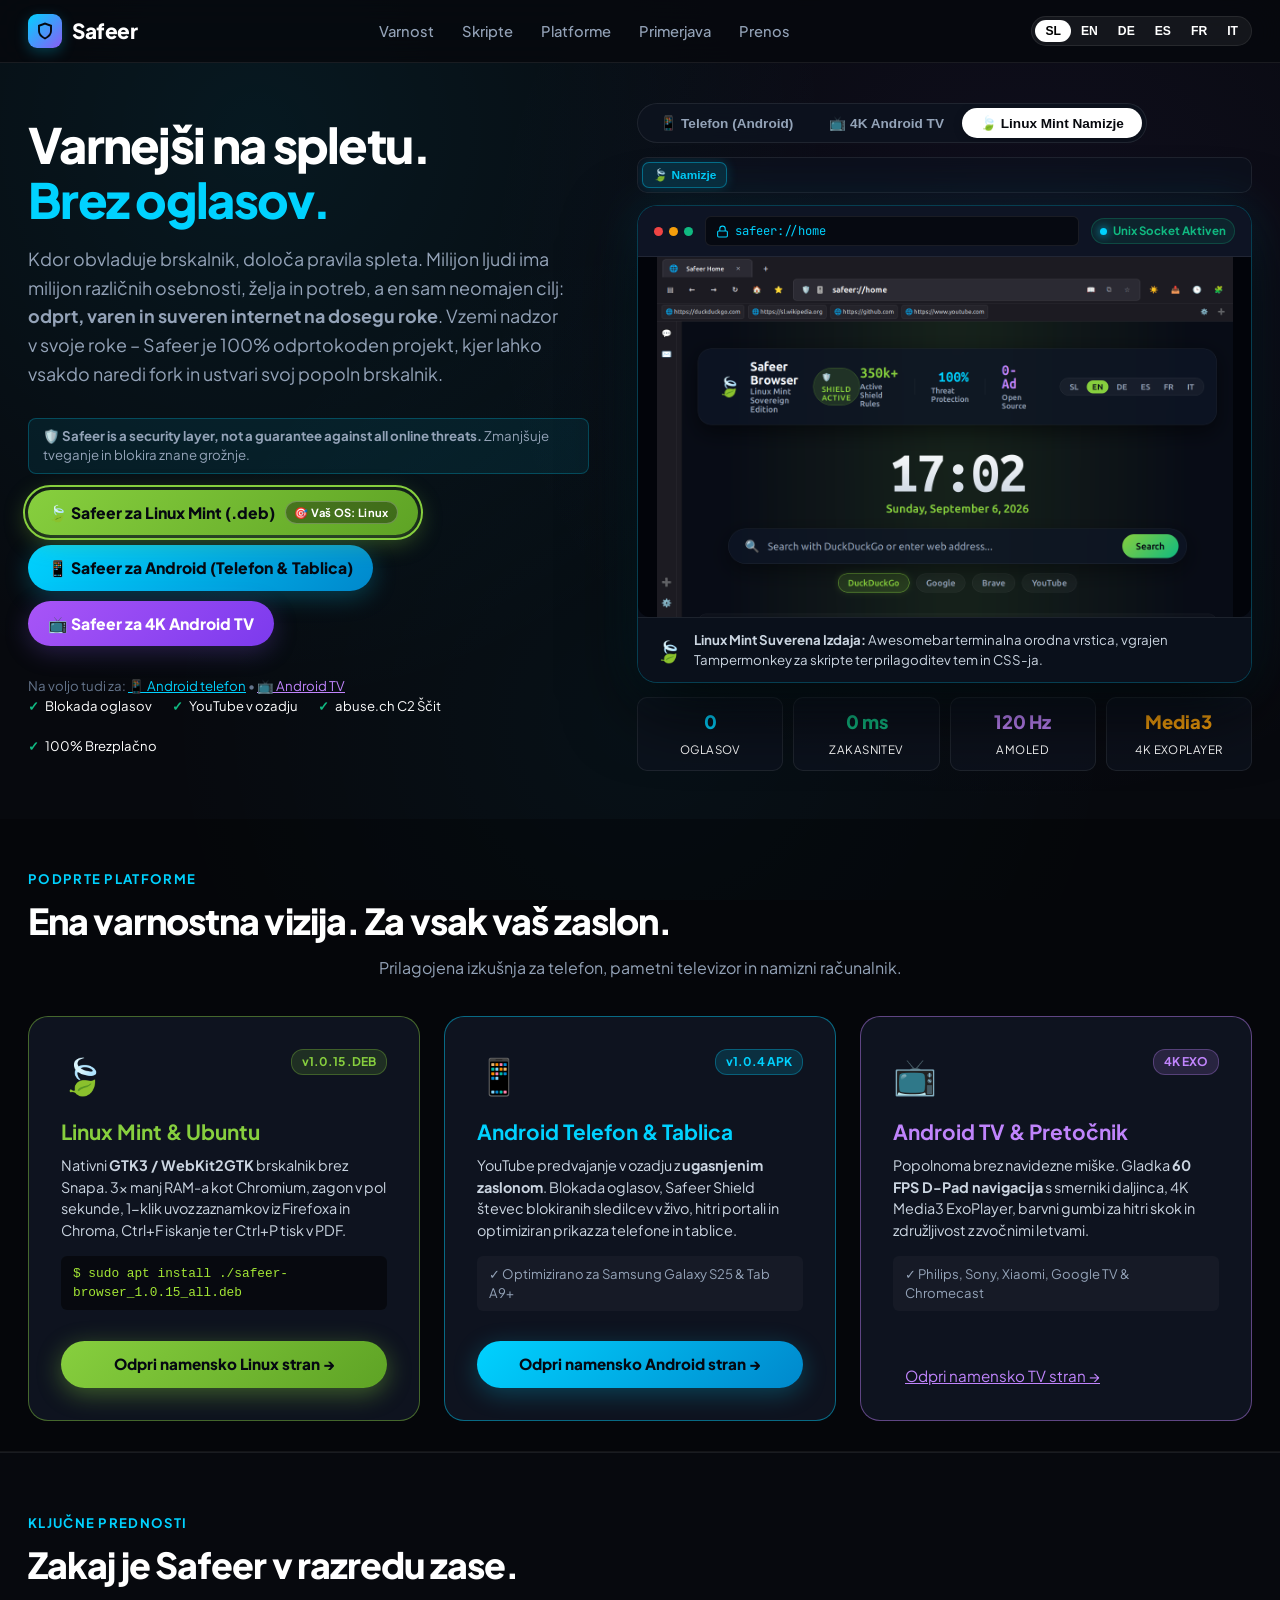
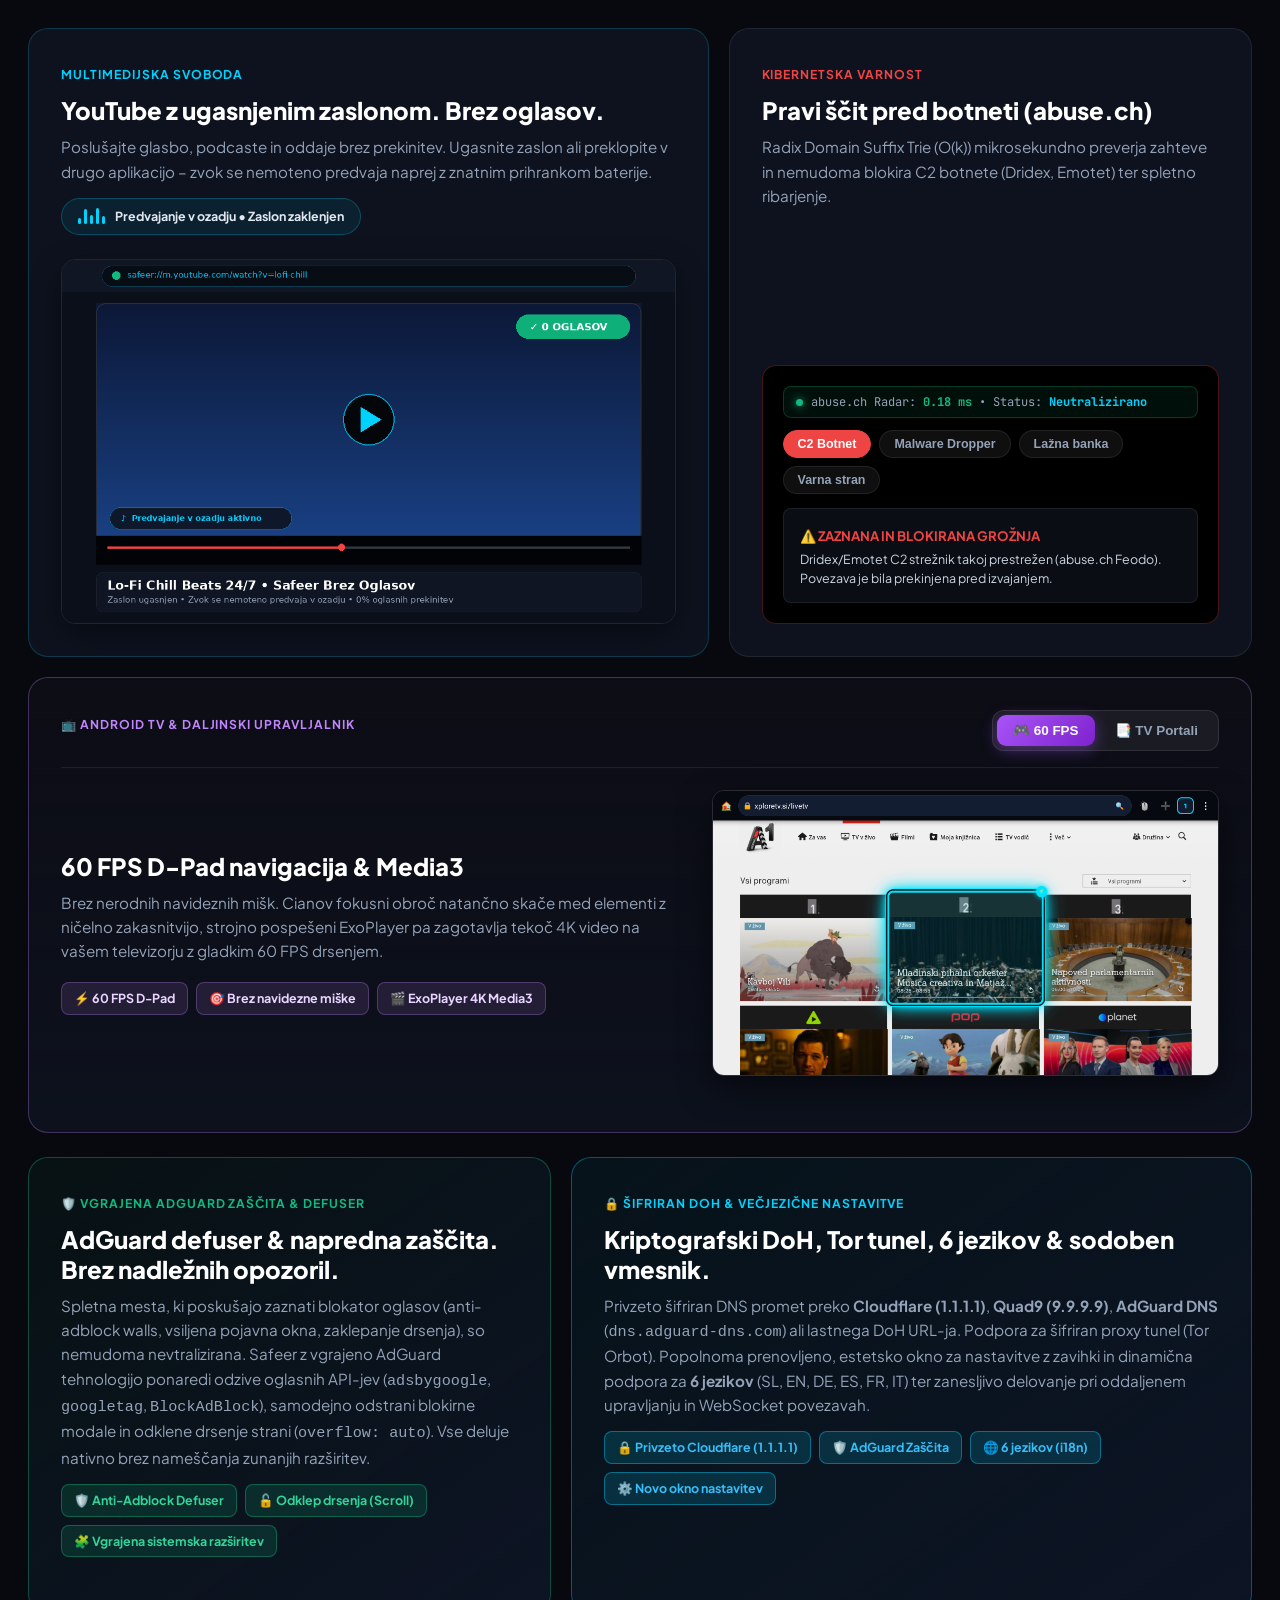
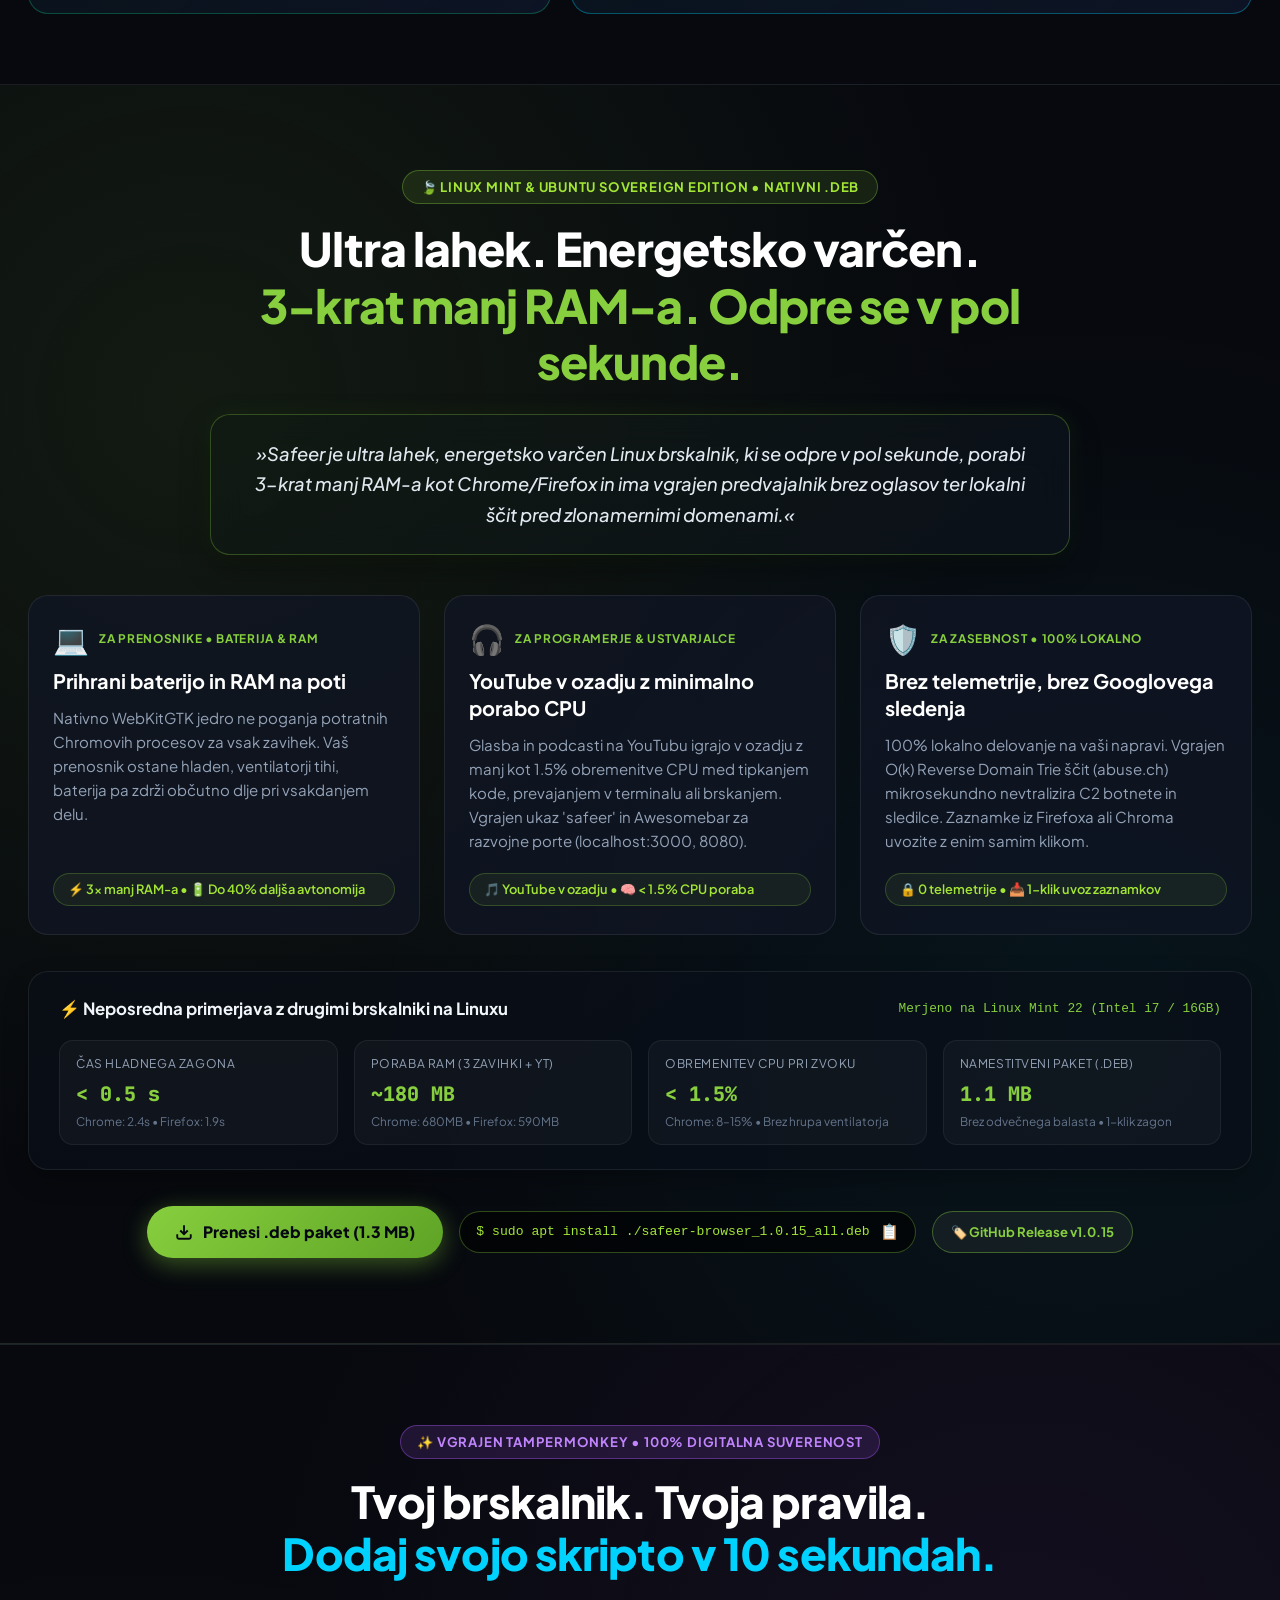
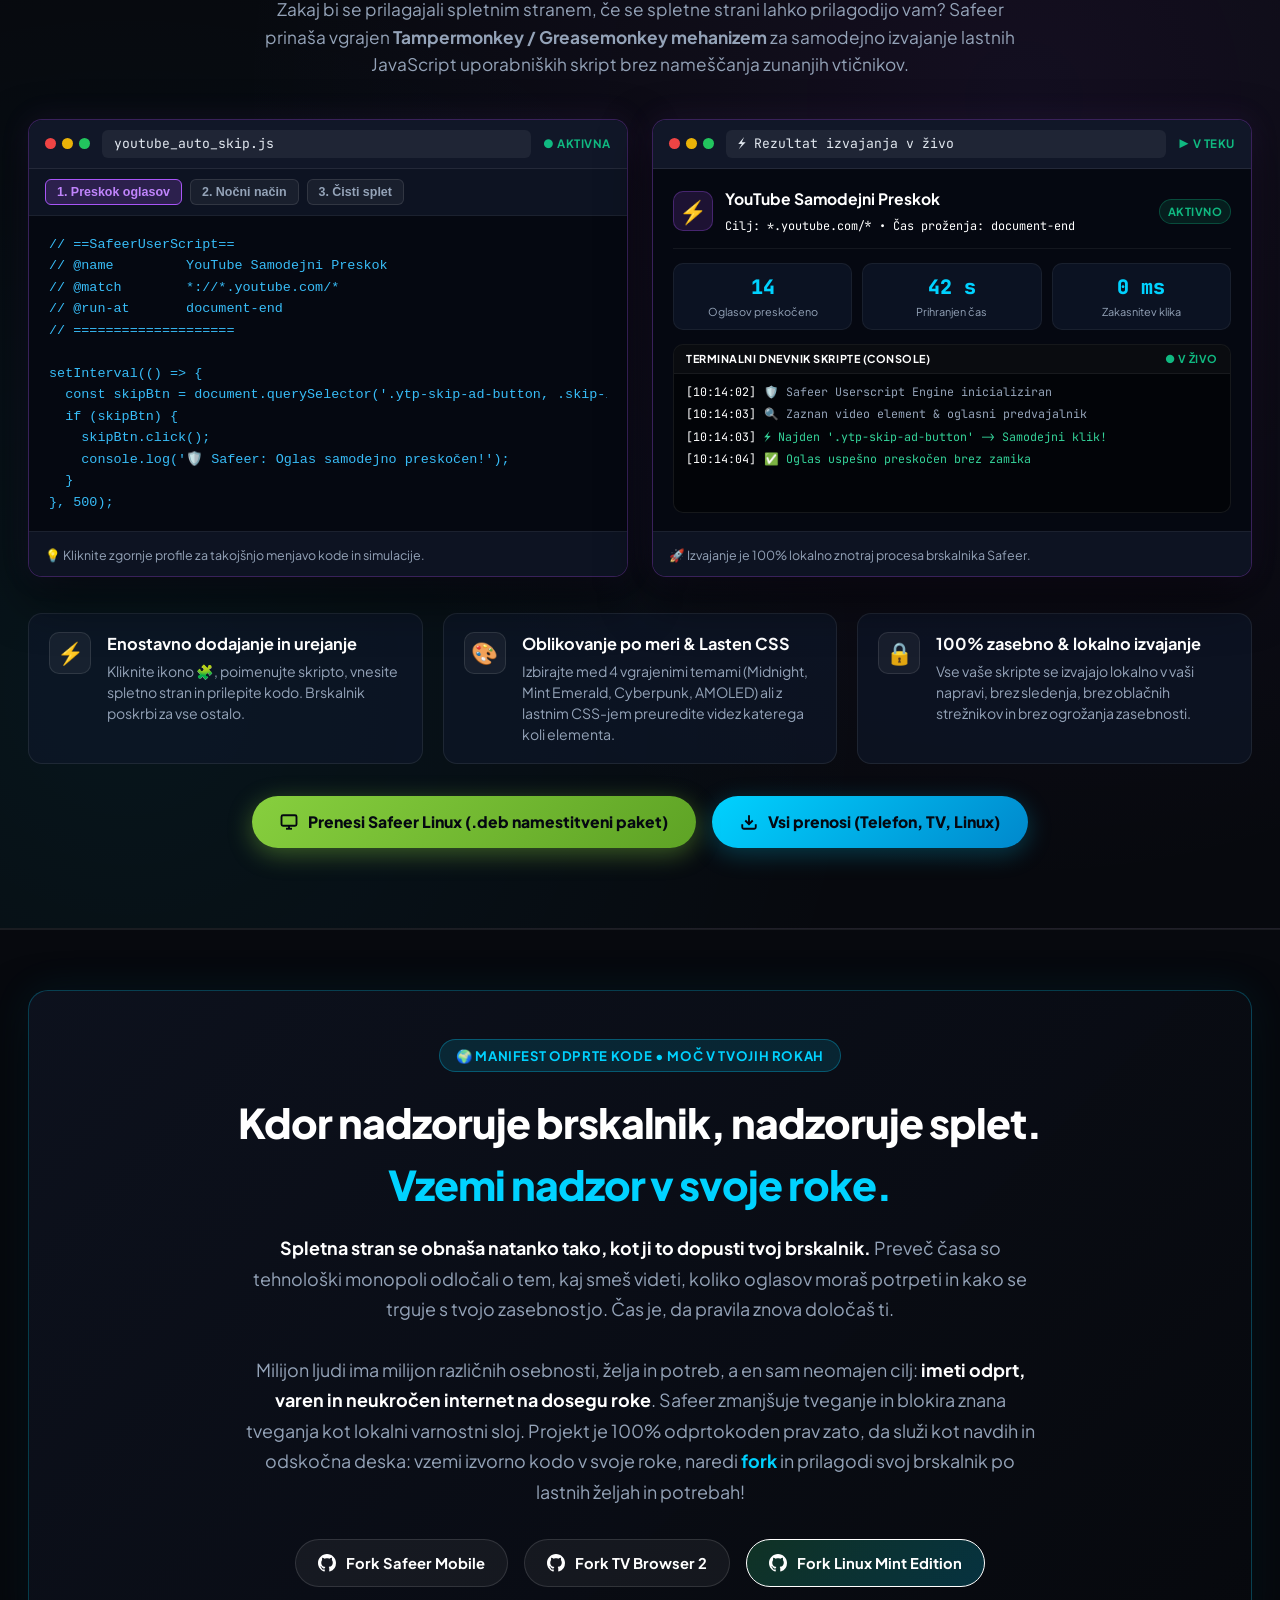
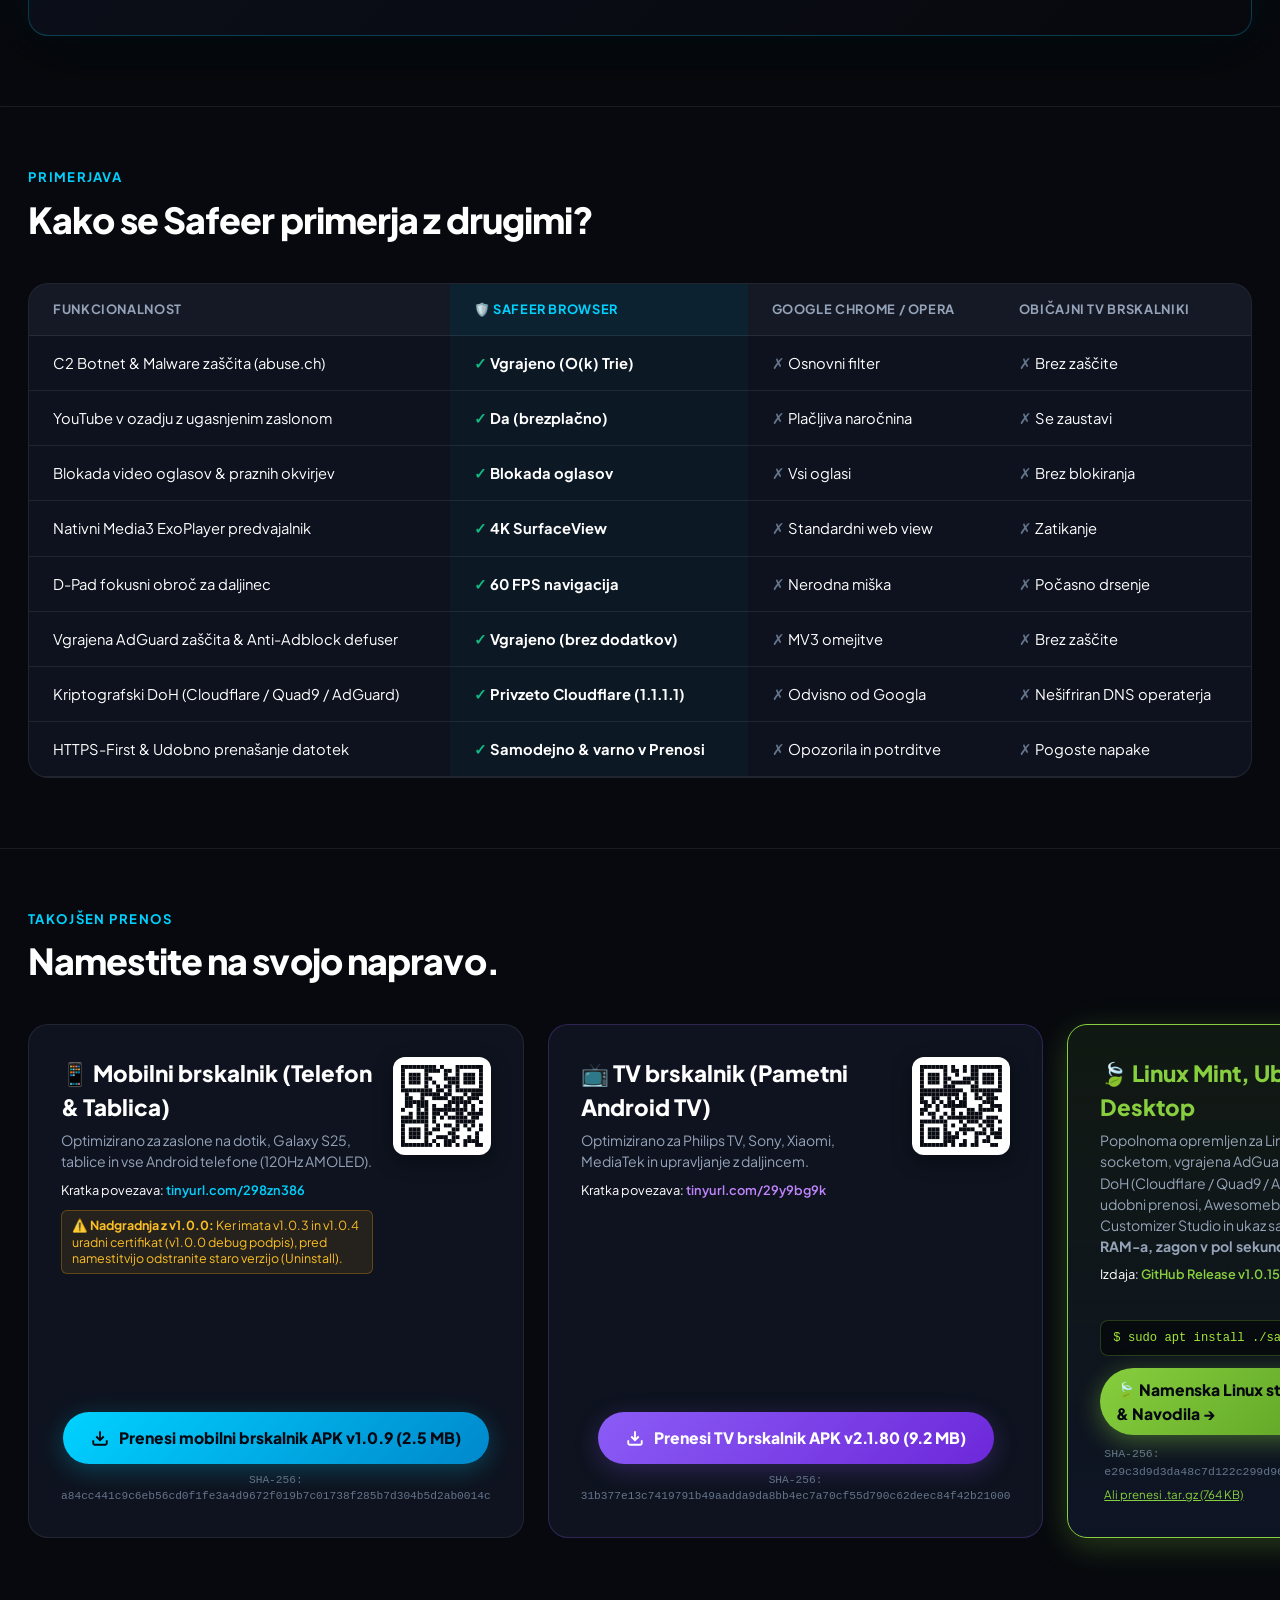
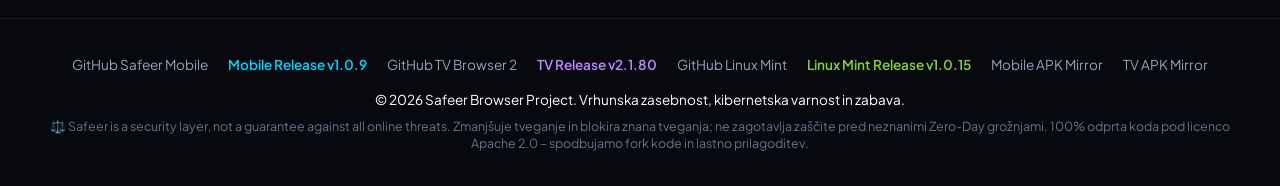
==== index.html @ 3793d58f "release: update safeer-web for Android v1.0.9 and Linux v1.0.15 (Tor removal)" ====
<!DOCTYPE html>
<html lang="sl">
<head>
  <meta charset="UTF-8">
  <meta name="viewport" content="width=device-width, initial-scale=1.0, viewport-fit=cover">
  <title>Safeer Browser | Suveren, varen spletni brskalnik za Linux, Android in TV</title>
  <meta name="description" content="Safeer Browser: Nativni GTK3 .deb brskalnik za Linux Mint & Ubuntu ter mobilna izdaja z lokalnim varnostnim ščitom (abuse.ch), DuckDuckGo privzeto in napredno blokado oglasov na YouTubu. Safeer is a security layer, not a guarantee against all online threats.">
  <link rel="preconnect" href="https://fonts.googleapis.com">
  <link rel="preconnect" href="https://fonts.gstatic.com" crossorigin>
  <link href="https://fonts.googleapis.com/css2?family=Plus+Jakarta+Sans:wght@400;500;600;700;800;900&family=JetBrains+Mono:wght@400;500;600;700&display=swap" rel="stylesheet">
  <link rel="stylesheet" href="css/style.css">
  <link rel="icon" href="data:image/svg+xml,<svg xmlns='http://www.w3.org/2000/svg' viewBox='0 0 24 24' fill='%2300d2ff'><path d='M12 22s8-4 8-10V5l-8-3-8 3v7c0 6 8 10 8 10z'/></svg>">
</head>
<body>

  <!-- Site Header -->
  <header class="site-header">
    <div class="container nav-wrap">
      <a href="#" class="brand">
        <div class="brand-icon">
          <svg width="18" height="18" viewBox="0 0 24 24" fill="none" stroke="#050811" stroke-width="2.5">
            <path d="M12 22s8-4 8-10V5l-8-3-8 3v7c0 6 8 10 8 10z"></path>
          </svg>
        </div>
        <span>Safeer</span>
      </a>

      <ul class="nav-links">
        <li><a href="#security" class="nav-link" data-i18n="nav_security">Varnost</a></li>
        <li><a href="#tampermonkey" class="nav-link">Skripte</a></li>
        <li><a href="#platforms" class="nav-link">Platforme</a></li>
        <li><a href="#compare" class="nav-link" data-i18n="nav_compare">Primerjava</a></li>
        <li><a href="#download" class="nav-link" data-i18n="nav_download">Prenos</a></li>
      </ul>

      <div class="nav-actions">
        <div class="lang-toggle">
          <button class="lang-btn active" data-lang="sl" title="Slovenščina">SL</button>
          <button class="lang-btn" data-lang="en" title="English">EN</button>
          <button class="lang-btn" data-lang="de" title="Deutsch">DE</button>
          <button class="lang-btn" data-lang="es" title="Español">ES</button>
          <button class="lang-btn" data-lang="fr" title="Français">FR</button>
          <button class="lang-btn" data-lang="it" title="Italiano">IT</button>
        </div>
      </div>
    </div>
  </header>

  <!-- Split-Screen Hero: Zero Wasted Space -->
  <section class="hero">
    <div class="container">
      <div class="hero-split-grid">
        <!-- Left Column: Copy & Actions -->
        <div>

          <h1 class="hero-title">
            <span data-i18n="hero_t1">Varnejši na spletu.</span><br>
            <span class="highlight-cyan" data-i18n="hero_t2">Brez oglasov.</span>
          </h1>

          <p class="hero-lead" data-i18n="hero_lead">
            Kdor obvladuje brskalnik, določa pravila spleta. Milijon ljudi ima milijon različnih osebnosti, želja in potreb, a en sam neomajen cilj: <strong>odprt, varen in suveren internet na dosegu roke</strong>. Vzemi nadzor v svoje roke – Safeer je 100% odprtokoden projekt, kjer lahko vsakdo naredi fork in ustvari svoj popoln brskalnik.
          </p>

          <div style="margin: 10px 0 16px 0; padding: 8px 14px; background: rgba(0, 210, 255, 0.08); border: 1px solid rgba(0, 210, 255, 0.25); border-radius: 8px; font-size: 0.83rem; color: #94a3b8; line-height: 1.4;">
            <span style="color:var(--accent-cyan);">🛡️</span> <span data-i18n="security_disclaimer"><strong>Safeer is a security layer, not a guarantee against all online threats.</strong> Zmanjšuje tveganje in blokira znane grožnje.</span>
          </div>

          <div class="hero-cta-group" id="heroCtaGroup" style="gap:10px;">
            <a href="android/" class="btn-pill-primary hero-btn-adaptive" id="heroBtnMob" style="padding:11px 20px;">
              <span>📱 Safeer za Android (Telefon &amp; Tablica)</span>
            </a>
            <a href="linux/" class="btn-pill-green hero-btn-adaptive" id="heroBtnDesktop" style="padding:11px 20px;">
              <span>🍃 Safeer za Linux Mint (.deb)</span>
            </a>
            <a href="tv/" class="btn-pill-purple hero-btn-adaptive" id="heroBtnTv" style="padding:11px 20px; background:linear-gradient(135deg, #a855f7, #7c3aed);">
              <span>📺 Safeer za 4K Android TV</span>
            </a>
          </div>
          <div class="hero-sub-links" id="heroSubLinks" style="margin-top: 10px; font-size: 0.83rem; color: #64748b;"></div>

          <div class="hero-trust-bar">
            <div class="trust-item"><span class="trust-check">✓</span> <span data-i18n="trust_ads">Blokada oglasov</span></div>
            <div class="trust-item"><span class="trust-check">✓</span> <span data-i18n="trust_yt">YouTube v ozadju</span></div>
            <div class="trust-item"><span class="trust-check">✓</span> <span data-i18n="trust_c2">abuse.ch C2 Ščit</span></div>
            <div class="trust-item"><span class="trust-check">✓</span> <span data-i18n="trust_free">100% Brezplačno</span></div>
          </div>
        </div>

        <!-- Right Column: Interactive Multi-Device Platform Showcase with Tabs -->
        <div class="showcase-panel">
          <!-- Primary Platform Switcher Tabs -->
          <div class="showcase-switch-bar">
            <button class="switch-tab active" id="tabMobileShowcase" onclick="switchPlatformShowcase('mobile')">
              <span data-i18n="tab_showcase_mob">📱 Telefon (Android)</span>
            </button>
            <button class="switch-tab" id="tabTvShowcase" onclick="switchPlatformShowcase('tv')">
              <span data-i18n="tab_showcase_tv">📺 4K Android TV</span>
            </button>
            <button class="switch-tab" id="tabDesktopShowcase" onclick="switchPlatformShowcase('desktop')">
              <span data-i18n="tab_showcase_desktop">🍃 Linux Mint Namizje</span>
            </button>
          </div>

          <!-- Sub-tabs for Mobile Screenshots -->
          <div class="showcase-subtabs-bar" id="subtabsMobile">
            <button class="subtab-btn active" onclick="switchScreenshot('mobile', 'shield', this)" data-i18n="subtab_mob_shield">🛡️ C2 Ščit</button>
            <button class="subtab-btn" onclick="switchScreenshot('mobile', 'stats', this)" data-i18n="subtab_mob_stats">📊 Števec</button>
            <button class="subtab-btn" onclick="switchScreenshot('mobile', 'search', this)" data-i18n="subtab_mob_portals">🔍 Portali</button>
            <button class="subtab-btn" onclick="switchScreenshot('mobile', 'youtube', this)" data-i18n="subtab_mob_yt">🎵 YouTube</button>
          </div>

          <!-- Sub-tabs for TV Screenshots -->
          <div class="showcase-subtabs-bar" id="subtabsTv" style="display:none;">
            <button class="subtab-btn active" onclick="switchScreenshot('tv', 'home', this)" data-i18n="subtab_tv_portals">📺 Portali</button>
            <button class="subtab-btn" onclick="switchScreenshot('tv', 'dpad', this)" data-i18n="subtab_tv_dpad">🎮 60 FPS</button>
            <button class="subtab-btn" onclick="switchScreenshot('tv', 'portals', this)" data-i18n="subtab_tv_stations">📑 Postaje</button>
          </div>

          <!-- Sub-tabs for Desktop Screenshots -->
          <div class="showcase-subtabs-bar" id="subtabsDesktop" style="display:none;">
            <button class="subtab-btn active" onclick="switchScreenshot('desktop', 'main', this)" data-i18n="subtab_desktop_main">🍃 Namizje</button>
          </div>

          <!-- Interactive Device Screen Frame -->
          <div class="device-frame-wrap" id="deviceFrameWrap">
            <div class="browser-header-strip">
              <div class="dots-group">
                <span class="dot" style="background:#ef4444;"></span>
                <span class="dot" style="background:#f59e0b;"></span>
                <span class="dot" style="background:#10b981;"></span>
              </div>
              <div class="url-capsule">
                <svg width="13" height="13" viewBox="0 0 24 24" fill="none" stroke="currentColor" stroke-width="2"><rect x="3" y="11" width="18" height="11" rx="2" ry="2"></rect><path d="M7 11V7a5 5 0 0 1 10 0v4"></path></svg>
                <span id="showcaseUrl">safeer://shield-blocked</span>
              </div>
              <div class="header-status-badge">
                <span class="pulse-dot"></span>
                <span id="showcaseStatusText">Aktivna Zaščita</span>
              </div>
            </div>

            <!-- Screenshot Display Stage -->
            <div class="screenshot-display-wrap" id="screenshotStage">
              <img id="mainShowcaseImg" src="assets/mobile/safeer_front.png" alt="Safeer Posnetek Zaslona" class="showcase-active-img">
            </div>

            <!-- Dynamic Feature Caption below screenshot -->
            <div class="showcase-footer-caption" id="showcaseFooterCaption">
              <span class="caption-icon" id="captionIcon">🛡️</span>
              <span id="showcaseCaptionText"><strong>Lokalni Varnostni Ščit:</strong> Prestreže zlonamerna spletna mesta, botnete (Dridex, Emotet) in trojance pred nalaganjem (abuse.ch O(k) Trie).</span>
            </div>
          </div>

          <!-- Metrics Strip -->
          <div class="metrics-strip">
            <div class="metric-box">
              <span class="metric-val" style="color:var(--accent-cyan);">0</span>
              <span class="metric-lbl" data-i18n="metric_ads">Oglasov</span>
            </div>
            <div class="metric-box">
              <span class="metric-val" style="color:var(--accent-emerald);">0 ms</span>
              <span class="metric-lbl" data-i18n="metric_latency">Zakasnitev</span>
            </div>
            <div class="metric-box">
              <span class="metric-val" style="color:#c084fc;">120 Hz</span>
              <span class="metric-lbl">AMOLED</span>
            </div>
            <div class="metric-box">
              <span class="metric-val" style="color:#f59e0b;">Media3</span>
              <span class="metric-lbl">4K ExoPlayer</span>
            </div>
          </div>
        </div>
      </div>
    </div>
  </section>
  <!-- 3 Dedicated Device Portals Section -->
  <section id="platforms" style="padding: 50px 0 30px 0; background: rgba(0,0,0,0.3); border-bottom: 1px solid rgba(255,255,255,0.06);">
    <div class="container">
      <div class="section-head">
        <span class="section-eyebrow" style="color:#00d2ff;">PODPRTE PLATFORME</span>
        <h2 class="section-h2">Ena varnostna vizija. Za vsak vaš zaslon.</h2>
        <p style="color:#94a3b8; max-width:650px; margin:8px auto 0 auto; text-align:center;">Prilagojena izkušnja za telefon, pametni televizor in namizni računalnik.</p>
      </div>

      <div style="display: grid; grid-template-columns: repeat(auto-fit, minmax(300px, 1fr)); gap: 24px; margin-top: 36px;">
        
        <!-- Platform 1: Linux Mint & Ubuntu -->
        <div class="dl-card" style="border-color: rgba(135,207,62,0.45); display:flex; flex-direction:column; justify-content:space-between;">
          <div>
            <div style="display:flex; justify-content:space-between; align-items:flex-start;">
              <span style="font-size:2.2rem;">🍃</span>
              <span style="background:rgba(135,207,62,0.15); color:#87cf3e; border:1px solid rgba(135,207,62,0.3); padding:3px 10px; border-radius:12px; font-size:0.75rem; font-weight:700;">v1.0.15 .DEB</span>
            </div>
            <h3 style="color:#87cf3e; font-size:1.3rem; margin:14px 0 8px 0;">Linux Mint &amp; Ubuntu</h3>
            <p style="color:#cbd5e1; font-size:0.9rem; line-height:1.5;">
              Nativni <strong>GTK3 / WebKit2GTK</strong> brskalnik brez Snapa. 3x manj RAM-a kot Chromium, zagon v pol sekunde, 1-klik uvoz zaznamkov iz Firefoxa in Chroma, Ctrl+F iskanje ter Ctrl+P tisk v PDF.
            </p>
            <div style="margin:14px 0; font-family:monospace; font-size:0.8rem; background:rgba(0,0,0,0.5); padding:8px 12px; border-radius:6px; color:#a3e635;">
              $ sudo apt install ./safeer-browser_1.0.15_all.deb
            </div>
          </div>
          <div style="margin-top:16px;">
            <a href="linux/" class="btn-pill-green" style="width:100%; justify-content:center; padding:12px; font-size:0.95rem;">
              Odpri namensko Linux stran →
            </a>
          </div>
        </div>

        <!-- Platform 2: Android Phone & Tablet -->
        <div class="dl-card platform-card-mobile" style="border-color: rgba(0,210,255,0.45); display:flex; flex-direction:column; justify-content:space-between;">
          <div>
            <div style="display:flex; justify-content:space-between; align-items:flex-start;">
              <span style="font-size:2.2rem;">📱</span>
              <span style="background:rgba(0,210,255,0.15); color:#00d2ff; border:1px solid rgba(0,210,255,0.3); padding:3px 10px; border-radius:12px; font-size:0.75rem; font-weight:700;">v1.0.4 APK</span>
            </div>
            <h3 style="color:#00d2ff; font-size:1.3rem; margin:14px 0 8px 0;">Android Telefon &amp; Tablica</h3>
            <p style="color:#cbd5e1; font-size:0.9rem; line-height:1.5;">
              YouTube predvajanje v ozadju z <strong>ugasnjenim zaslonom</strong>. Blokada oglasov, Safeer Shield števec blokiranih sledilcev v živo, hitri portali in optimiziran prikaz za telefone in tablice.
            </p>
            <div style="margin:14px 0; font-size:0.82rem; color:#94a3b8; background:rgba(255,255,255,0.03); padding:8px 12px; border-radius:6px;">
              ✓ Optimizirano za Samsung Galaxy S25 &amp; Tab A9+
            </div>
          </div>
          <div style="margin-top:16px;">
            <a href="android/" class="btn-pill-primary" style="width:100%; justify-content:center; padding:12px; font-size:0.95rem;">
              Odpri namensko Android stran →
            </a>
          </div>
        </div>

        <!-- Platform 3: Android TV -->
        <div class="dl-card" style="border-color: rgba(192,132,252,0.45); display:flex; flex-direction:column; justify-content:space-between;">
          <div>
            <div style="display:flex; justify-content:space-between; align-items:flex-start;">
              <span style="font-size:2.2rem;">📺</span>
              <span style="background:rgba(192,132,252,0.15); color:#c084fc; border:1px solid rgba(192,132,252,0.3); padding:3px 10px; border-radius:12px; font-size:0.75rem; font-weight:700;">4K EXO</span>
            </div>
            <h3 style="color:#c084fc; font-size:1.3rem; margin:14px 0 8px 0;">Android TV &amp; Pretočnik</h3>
            <p style="color:#cbd5e1; font-size:0.9rem; line-height:1.5;">
              Popolnoma brez navidezne miške. Gladka <strong>60 FPS D-Pad navigacija</strong> s smerniki daljinca, 4K Media3 ExoPlayer, barvni gumbi za hitri skok in združljivost z zvočnimi letvami.
            </p>
            <div style="margin:14px 0; font-size:0.82rem; color:#94a3b8; background:rgba(255,255,255,0.03); padding:8px 12px; border-radius:6px;">
              ✓ Philips, Sony, Xiaomi, Google TV &amp; Chromecast
            </div>
          </div>
          <div style="margin-top:16px;">
            <a href="tv/" class="btn-pill-secondary" style="width:100%; justify-content:center; padding:12px; font-size:0.95rem; border-color:#c084fc; color:#c084fc;">
              Odpri namensko TV stran →
            </a>
          </div>
        </div>

      </div>
    </div>
  </section>


  <!-- Bento Grid Section: Dense, Engaging Superpowers -->
  <section class="bento-section" id="features">
    <div class="container">
      <div class="section-head">
        <span class="section-eyebrow" data-i18n="bento_eyebrow">Ključne prednosti</span>
        <h2 class="section-h2" data-i18n="bento_title">Zakaj je Safeer v razredu zase.</h2>
      </div>

      <!-- Bento Row 1 -->
      <div class="bento-grid">
        <!-- Card 1: YouTube Screen-Off Freedom (Wide) -->
        <div class="bento-card accent-card">
          <div class="bento-content">
            <span class="bento-tag" style="color:var(--accent-cyan);" data-i18n="card1_tag">Multimedijska svoboda</span>
            <h3 class="bento-title" data-i18n="card1_title">YouTube z ugasnjenim zaslonom. Brez oglasov.</h3>
            <p class="bento-desc" data-i18n="card1_desc">
              Poslušajte glasbo, podcaste in oddaje brez prekinitev. Ugasnite zaslon ali preklopite v drugo aplikacijo – zvok se nemoteno predvaja naprej z znatnim prihrankom baterije.
            </p>
            <div class="audio-equalizer-wrap">
              <div class="equalizer-bars">
                <span></span><span></span><span></span><span></span><span></span>
              </div>
              <span class="audio-equalizer-text" data-i18n="card1_eq_text">Predvajanje v ozadju • Zaslon zaklenjen</span>
            </div>
          </div>
          <div class="bento-visual">
            <img src="assets/mobile/live_youtube_playback.png" alt="YouTube Background Playback" loading="lazy">
          </div>
        </div>

        <!-- Card 2: Interactive Threat Shield -->
        <div class="bento-card" id="security">
          <div class="bento-content">
            <span class="bento-tag" style="color:#ef4444;" data-i18n="card2_tag">Kibernetska varnost</span>
            <h3 class="bento-title" data-i18n="card2_title">Pravi ščit pred botneti (abuse.ch)</h3>
            <p class="bento-desc" data-i18n="card2_desc">
              Radix Domain Suffix Trie (O(k)) mikrosekundno preverja zahteve in nemudoma blokira C2 botnete (Dridex, Emotet) ter spletno ribarjenje.
            </p>
          </div>

          <div class="threat-interactive-box">
            <div class="threat-radar-indicator">
              <span class="pulse-dot" style="background:#10b981; box-shadow:0 0 8px #10b981;"></span>
              <span data-i18n="radar_status_line">abuse.ch Radar: <strong style="color:var(--accent-emerald);">0.18 ms</strong> • Status: <strong style="color:var(--accent-cyan);">Neutralizirano</strong></span>
            </div>
            <div class="threat-chips-row">
              <button class="threat-btn active" data-sim="feodo">C2 Botnet</button>
              <button class="threat-btn" data-sim="urlhaus">Malware Dropper</button>
              <button class="threat-btn" data-sim="phishing" data-i18n="threat_phishing_btn">Lažna banka</button>
              <button class="threat-btn" data-sim="safe" data-i18n="threat_safe_btn">Varna stran</button>
            </div>
            <div class="threat-console" id="threatConsole">
              <span style="color:#ef4444; font-weight:700; font-size:0.82rem;">⚠️ ZAZNANA IN BLOKIRANA GROŽNJA</span>
              <p style="color:#cbd5e1; font-size:0.78rem; margin-top:3px;" id="threatConsoleDesc">
                Dridex/Emotet C2 strežnik takoj prestrežen (abuse.ch Feodo). Povezava je bila prekinjena pred izvajanjem.
              </p>
            </div>
          </div>
        </div>
      </div>

      <!-- Bento Row 2: Android TV Interactive Feature Card with Tab Switcher -->
      <div class="bento-grid-2">
        <!-- Unified TV Tabbed Experience Card -->
        <div class="bento-card bento-tv-card" id="cardTvExperience">
          <div class="bento-content">
            <div class="tv-tabs-header-wrap">
              <span class="bento-tag" style="color:#c084fc;" data-i18n="card3_tag_header">📺 Android TV &amp; Daljinski Upravljalnik</span>
              
              <!-- Tab Switcher (Preklop zavihkov) -->
              <div class="tv-feature-tabs-bar">
                <button class="tv-tab-btn active" id="btnTvTabDpad" onclick="switchTvBentoTab('dpad')">
                  🎮 60 FPS
                </button>
                <button class="tv-tab-btn" id="btnTvTabPortals" onclick="switchTvBentoTab('portals')">
                  📑 TV Portali
                </button>
              </div>
            </div>

            <!-- Tab 1: 60 FPS D-Pad Navigacija -->
            <div class="tv-tab-view active" id="viewTvDpad">
              <div class="tv-tab-split">
                <div class="tv-tab-text">
                  <h3 class="bento-title" data-i18n="card3_title">60 FPS D-Pad navigacija &amp; Media3</h3>
                  <p class="bento-desc" data-i18n="card3_desc">
                    Brez nerodnih navideznih mišk. Cianov fokusni obroč natančno skače med elementi z ničelno zakasnitvijo, strojno pospešeni ExoPlayer pa zagotavlja tekoč 4K video na vašem televizorju z gladkim 60 FPS drsenjem.
                  </p>
                  <div class="tv-tab-highlights">
                    <span class="tv-pill-hl">⚡ 60 FPS D-Pad</span>
                    <span class="tv-pill-hl" data-i18n="tv_pill_nomouse">🎯 Brez navidezne miške</span>
                    <span class="tv-pill-hl">🎬 ExoPlayer 4K Media3</span>
                  </div>
                </div>
                <div class="bento-visual tv-visual-box">
                  <img src="assets/tv/whole_card_focus_final.png" alt="TV D-Pad Spatial Navigation" loading="lazy">
                </div>
              </div>
            </div>

            <!-- Tab 2: TV Portals & Bookmarks -->
            <div class="tv-tab-view" id="viewTvPortals" style="display:none;">
              <div class="tv-tab-split">
                <div class="tv-tab-text">
                  <h3 class="bento-title" data-i18n="card4_title">Vaše priljubljene strani na dosegu daljinca</h3>
                  <p class="bento-desc" data-i18n="card4_desc">
                    Hitro preklapljanje med novicami, vremenom in multimedijo z barvnimi gumbi na daljincu brez dolgotrajnega tipkanja naslovov. Vgrajen upravitelj portalov omogoča preprosto dodajanje in urejanje vaših priljubljenih postaj.
                  </p>
                  <div class="tv-tab-highlights">
                    <span class="tv-pill-hl" data-i18n="tv_pill_red">🔴 Rdeči gumb: Xplore TV</span>
                    <span class="tv-pill-hl" data-i18n="tv_pill_yellow">🟡 Rumeni gumb: YouTube</span>
                    <span class="tv-pill-hl" data-i18n="tv_pill_blue">🔵 Modri gumb: 24ur / Novice</span>
                  </div>
                </div>
                <div class="bento-visual tv-visual-box">
                  <img src="assets/tv/portal_manager_dialog_verified.png" alt="Portal Manager Dialog" loading="lazy">
                </div>
              </div>
            </div>
          </div>
        </div>

      </div>

      <!-- Bento Row 3: AdGuard Advanced Protection, Encrypted DoH & Comfortable Downloads -->
      <div class="bento-grid-2" style="margin-top: 24px;">
        <!-- Card 3A: Vgrajena AdGuard Zaščita & Anti-Adblock Defuser -->
        <div class="bento-card" style="border-color: rgba(16, 185, 129, 0.35); background: linear-gradient(145deg, rgba(16, 185, 129, 0.05), rgba(15, 23, 42, 0.8));">
          <div class="bento-content">
            <span class="bento-tag" style="color:#10b981;">🛡️ Vgrajena AdGuard Zaščita &amp; Defuser</span>
            <h3 class="bento-title">AdGuard defuser &amp; napredna zaščita. Brez nadležnih opozoril.</h3>
            <p class="bento-desc">
              Spletna mesta, ki poskušajo zaznati blokator oglasov (anti-adblock walls, vsiljena pojavna okna, zaklepanje drsenja), so nemudoma nevtralizirana. Safeer z vgrajeno AdGuard tehnologijo ponaredi odzive oglasnih API-jev (<code>adsbygoogle</code>, <code>googletag</code>, <code>BlockAdBlock</code>), samodejno odstrani blokirne modale in odklene drsenje strani (<code>overflow: auto</code>). Vse deluje nativno brez nameščanja zunanjih razširitev.
            </p>
            <div class="tv-tab-highlights" style="margin-top: 14px;">
              <span class="tv-pill-hl" style="background:rgba(16,185,129,0.15); border-color:rgba(16,185,129,0.4); color:#34d399;">🛡️ Anti-Adblock Defuser</span>
              <span class="tv-pill-hl" style="background:rgba(16,185,129,0.15); border-color:rgba(16,185,129,0.4); color:#34d399;">🔓 Odklep drsenja (Scroll)</span>
              <span class="tv-pill-hl" style="background:rgba(16,185,129,0.15); border-color:rgba(16,185,129,0.4); color:#34d399;">🧩 Vgrajena sistemska razširitev</span>
            </div>
          </div>
        </div>

        <!-- Card 3B: Kriptografski DoH (Cloudflare / Quad9 / AdGuard DNS), Proxy tunel & 6 jezikov -->
        <div class="bento-card" style="border-color: rgba(0, 210, 255, 0.35); background: linear-gradient(145deg, rgba(0, 210, 255, 0.05), rgba(15, 23, 42, 0.8));">
          <div class="bento-content">
            <span class="bento-tag" style="color:var(--accent-cyan);">🔒 Šifriran DoH &amp; Večjezične Nastavitve</span>
            <h3 class="bento-title">Kriptografski DoH, Tor tunel, 6 jezikov &amp; sodoben vmesnik.</h3>
            <p class="bento-desc">
              Privzeto šifriran DNS promet preko <strong>Cloudflare (1.1.1.1)</strong>, <strong>Quad9 (9.9.9.9)</strong>, <strong>AdGuard DNS</strong> (<code>dns.adguard-dns.com</code>) ali lastnega DoH URL-ja. Podpora za šifriran proxy tunel (Tor Orbot). Popolnoma prenovljeno, estetsko okno za nastavitve z zavihki in dinamična podpora za <strong>6 jezikov</strong> (SL, EN, DE, ES, FR, IT) ter zanesljivo delovanje pri oddaljenem upravljanju in WebSocket povezavah.
            </p>
            <div class="tv-tab-highlights" style="margin-top: 14px;">
              <span class="tv-pill-hl" style="background:rgba(0,210,255,0.15); border-color:rgba(0,210,255,0.4); color:#38bdf8;">🔒 Privzeto Cloudflare (1.1.1.1)</span>
              <span class="tv-pill-hl" style="background:rgba(0,210,255,0.15); border-color:rgba(0,210,255,0.4); color:#38bdf8;">🛡️ AdGuard Zaščita</span>
              <span class="tv-pill-hl" style="background:rgba(0,210,255,0.15); border-color:rgba(0,210,255,0.4); color:#38bdf8;">🌐 6 jezikov (i18n)</span>
              <span class="tv-pill-hl" style="background:rgba(0,210,255,0.15); border-color:rgba(0,210,255,0.4); color:#38bdf8;">⚙️ Novo okno nastavitev</span>
            </div>
          </div>
        </div>
      </div>
    </div>
  </section>

  <!-- Linux Mint & Ubuntu Sovereign Spotlight Section -->
  <section class="linux-spotlight-section" id="linux">
    <div class="container">
      <div class="linux-spotlight-header">
        <span class="linux-badge" data-i18n="linux_badge">🍃 LINUX MINT &amp; UBUNTU SOVEREIGN EDITION • NATIVNI .DEB</span>
        <h2 class="linux-spotlight-title" data-i18n="linux_spotlight_title">
          Ultra lahek. Energetsko varčen.<br>
          <span style="color:#87cf3e;">3-krat manj RAM-a. Odpre se v pol sekunde.</span>
        </h2>
        
        <!-- Master Value Proposition Quote Banner -->
        <div class="linux-quote-banner">
          <p class="linux-quote-text" data-i18n="linux_quote_text">
            »Safeer je ultra lahek, energetsko varčen Linux brskalnik, ki se odpre v pol sekunde, porabi 3-krat manj RAM-a kot Chrome/Firefox in ima vgrajen predvajalnik brez oglasov ter lokalni ščit pred zlonamernimi domenami.«
          </p>
        </div>
      </div>

      <!-- 3 Key User Pillar Cards -->
      <div class="linux-cards-grid">
        <!-- Pillar 1: Za prenosnike -->
        <div class="linux-card">
          <div>
            <div class="linux-card-head">
              <span class="linux-card-icon">💻</span>
              <span class="linux-card-tag" data-i18n="linux_p1_badge">Za prenosnike • Baterija &amp; RAM</span>
            </div>
            <h3 class="linux-card-title" data-i18n="linux_p1_title">Prihrani baterijo in RAM na poti</h3>
            <p class="linux-card-desc" data-i18n="linux_p1_desc">
              Nativno WebKitGTK jedro ne poganja potratnih Chromovih procesov za vsak zavihek. Vaš prenosnik ostane hladen, ventilatorji tihi, baterija pa zdrži občutno dlje pri vsakdanjem delu.
            </p>
          </div>
          <div class="linux-card-pill" data-i18n="linux_p1_stat">
            ⚡ 3x manj RAM-a • 🔋 Do 40% daljša avtonomija
          </div>
        </div>

        <!-- Pillar 2: Za programerje in ustvarjalce -->
        <div class="linux-card">
          <div>
            <div class="linux-card-head">
              <span class="linux-card-icon">🎧</span>
              <span class="linux-card-tag" data-i18n="linux_p2_badge">Za programerje &amp; ustvarjalce</span>
            </div>
            <h3 class="linux-card-title" data-i18n="linux_p2_title">YouTube v ozadju z minimalno porabo CPU</h3>
            <p class="linux-card-desc" data-i18n="linux_p2_desc">
              Glasba in podcasti na YouTubu igrajo v ozadju z manj kot 1.5% obremenitve CPU med tipkanjem kode, prevajanjem v terminalu ali brskanjem. Vgrajen ukaz 'safeer' in Awesomebar za razvojne porte (localhost:3000, 8080).
            </p>
          </div>
          <div class="linux-card-pill" data-i18n="linux_p2_stat">
            🎵 YouTube v ozadju • 🧠 &lt; 1.5% CPU poraba
          </div>
        </div>

        <!-- Pillar 3: Za brezkompromisno zasebnost -->
        <div class="linux-card">
          <div>
            <div class="linux-card-head">
              <span class="linux-card-icon">🛡️</span>
              <span class="linux-card-tag" data-i18n="linux_p3_badge">Za zasebnost • 100% lokalno</span>
            </div>
            <h3 class="linux-card-title" data-i18n="linux_p3_title">Brez telemetrije, brez Googlovega sledenja</h3>
            <p class="linux-card-desc" data-i18n="linux_p3_desc">
              100% lokalno delovanje na vaši napravi. Vgrajen O(k) Reverse Domain Trie ščit (abuse.ch) mikrosekundno nevtralizira C2 botnete in sledilce. Zaznamke iz Firefoxa ali Chroma uvozite z enim samim klikom.
            </p>
          </div>
          <div class="linux-card-pill" data-i18n="linux_p3_stat">
            🔒 0 telemetrije • 📥 1-klik uvoz zaznamkov
          </div>
        </div>
      </div>

      <!-- Comparison Benchmark Strip -->
      <div class="linux-benchmark-bar">
        <div class="linux-bench-header">
          <div class="linux-bench-headline" data-i18n="linux_bench_title">
            <span>⚡ Neposredna primerjava z drugimi brskalniki na Linuxu</span>
          </div>
          <span style="font-size: 0.8rem; color: #87cf3e; font-family: monospace;" data-i18n="linux_bench_measured">Merjeno na Linux Mint 22 (Intel i7 / 16GB)</span>
        </div>

        <div class="linux-bench-grid">
          <div class="bench-item">
            <div class="bench-label" data-i18n="linux_b1_label">Čas hladnega zagona</div>
            <div class="bench-metric">&lt; 0.5 s</div>
            <div class="bench-sub" data-i18n="linux_b1_sub">Chrome: 2.4s • Firefox: 1.9s</div>
          </div>
          <div class="bench-item">
            <div class="bench-label" data-i18n="linux_b2_label">Poraba RAM (3 zavihki + YT)</div>
            <div class="bench-metric">~180 MB</div>
            <div class="bench-sub" data-i18n="linux_b2_sub">Chrome: 680MB • Firefox: 590MB</div>
          </div>
          <div class="bench-item">
            <div class="bench-label" data-i18n="linux_b3_label">Obremenitev CPU pri zvoku</div>
            <div class="bench-metric">&lt; 1.5%</div>
            <div class="bench-sub" data-i18n="linux_b3_sub">Chrome: 8–15% • Brez hrupa ventilatorja</div>
          </div>
          <div class="bench-item">
            <div class="bench-label" data-i18n="linux_b4_label">Namestitveni paket (.deb)</div>
            <div class="bench-metric">1.1 MB</div>
            <div class="bench-sub" data-i18n="linux_b4_sub">Brez odvečnega balasta • 1-klik zagon</div>
          </div>
        </div>
      </div>

      <!-- Action Row: 1-Click .deb + Terminal Command + Official Release -->
      <div class="linux-cta-row">
        <a href="assets/desktop/safeer-browser_1.0.15_all.deb" download class="btn-pill-green">
          <svg width="18" height="18" viewBox="0 0 24 24" fill="none" stroke="currentColor" stroke-width="2.5"><path d="M21 15v4a2 2 0 0 1-2 2H5a2 2 0 0 1-2-2v-4"></path><polyline points="7 10 12 15 17 10"></polyline><line x1="12" y1="15" x2="12" y2="3"></line></svg>
          <span data-i18n="dl_btn_desktop">Prenesi .deb paket (1.3 MB)</span>
        </a>

        <div class="terminal-install-box" style="margin:0; padding: 10px 16px; background: rgba(0,0,0,0.6); border: 1px solid rgba(135,207,62,0.35); border-radius: 9999px; font-family: monospace; font-size: 0.82rem; color: #a3e635; display: inline-flex; align-items: center; gap: 10px;">
          <span>$ sudo apt install ./safeer-browser_1.0.15_all.deb</span>
          <button onclick="navigator.clipboard.writeText('sudo apt install ./safeer-browser_1.0.15_all.deb'); this.textContent='✓'; setTimeout(()=>this.textContent='📋', 1500);" style="background:transparent; border:none; color:#87cf3e; cursor:pointer; font-size:0.95rem;" title="Kopiraj ukaz">📋</button>
        </div>

        <a href="https://github.com/memelandfaner/linux-mint-safeer-browser/releases/tag/v1.0.15" target="_blank" class="manifesto-btn" style="padding: 10px 18px; font-size: 0.82rem; border-color: rgba(135,207,62,0.4); color: #87cf3e;">
          <span>🏷️ GitHub Release v1.0.15</span>
        </a>
      </div>
    </div>
  </section>

  <!-- Interactive UserScripts & Customization Showcase Section -->
  <section class="userscripts-section" id="userscripts">
    <div class="container">
      <div class="userscripts-header text-center">
        <span class="userscripts-badge" data-i18n="userscripts_badge">✨ VGRAJEN TAMPERMONKEY • 100% DIGITALNA SUVERENOST</span>
        <h2 class="userscripts-title" data-i18n="userscripts_title">Tvoj brskalnik. Tvoja pravila.<br class="hide-mobile"><span class="highlight-cyan">Dodaj svojo skripto v 10 sekundah.</span></h2>
        <p class="userscripts-lead" data-i18n="userscripts_lead">Zakaj bi se prilagajali spletnim stranem, če se spletne strani lahko prilagodijo vam? Safeer prinaša vgrajen <strong>Tampermonkey / Greasemonkey mehanizem</strong> za samodejno izvajanje lastnih JavaScript uporabniških skript brez nameščanja zunanjih vtičnikov.</p>
      </div>

      <!-- Studio Row: Code Editor Window (Left) + Live Execution Simulator (Right) -->
      <div class="userscripts-studio-grid">
        <!-- Left: Code Editor Window -->
        <div class="code-window">
          <div class="code-window-header">
            <div class="window-dots">
              <span class="dot red"></span>
              <span class="dot yellow"></span>
              <span class="dot green"></span>
            </div>
            <div class="window-title-tab" id="activeScriptTabTitle">youtube_auto_skip.js</div>
            <div class="window-badge-status" data-i18n="script_status_active">● AKTIVNA</div>
          </div>

          <!-- Preset Switcher Pills -->
          <div class="script-preset-pills">
            <button class="preset-pill active" onclick="switchScriptDemo(0, this)" data-i18n="script_pill_skip">1. Preskok oglasov</button>
            <button class="preset-pill" onclick="switchScriptDemo(1, this)" data-i18n="script_pill_night">2. Nočni način</button>
            <button class="preset-pill" onclick="switchScriptDemo(2, this)" data-i18n="script_pill_clean">3. Čisti splet</button>
          </div>

          <!-- Code Body -->
          <div class="code-editor-body">
            <pre id="demoCodeDisplay"><code class="language-javascript">// ==SafeerUserScript==
// @name         YouTube Samodejni Preskok
// @match        *://*.youtube.com/*
// @run-at       document-end
// ====================

setInterval(() => {
  const skipBtn = document.querySelector('.ytp-skip-ad-button, .skip-intro-btn');
  if (skipBtn) {
    skipBtn.click();
    console.log('🛡️ Safeer: Oglas samodejno preskočen!');
  }
}, 500);</code></pre>
          </div>

          <div class="code-window-footer">
            <span class="footer-hint" data-i18n="script_code_hint">💡 Kliknite zgornje profile za takojšnjo menjavo kode in simulacije.</span>
          </div>
        </div>

        <!-- Right: Live Execution Simulator Window -->
        <div class="simulator-window">
          <div class="code-window-header">
            <div class="window-dots">
              <span class="dot red"></span>
              <span class="dot yellow"></span>
              <span class="dot green"></span>
            </div>
            <div class="window-title-tab" id="simulatorTabTitle" data-i18n="sim_tab_title">⚡ Rezultat izvajanja v živo</div>
            <div class="window-badge-status" style="color:var(--accent-emerald);" data-i18n="sim_status_running">▶ V TEKU</div>
          </div>

          <!-- Live Simulator Body -->
          <div class="simulator-body" id="simulatorBody">
            <div class="sim-card-active">
              <div class="sim-card-header">
                <div class="sim-script-icon" id="simScriptIcon">⚡</div>
                <div>
                  <h4 id="simScriptHeadline">YouTube Samodejni Preskok</h4>
                  <span class="sim-script-meta" id="simScriptMeta">Cilj: *.youtube.com/* • Čas proženja: document-end</span>
                </div>
                <span class="sim-badge" id="simScriptBadge">Aktivno</span>
              </div>

              <!-- Stat Boxes Grid -->
              <div class="sim-stats-grid">
                <div class="sim-stat-box">
                  <span class="sim-stat-val" id="simStat1">14</span>
                  <span class="sim-stat-lbl" id="simStat1Lbl" data-i18n="sim_stat_ads_skipped">Oglasov preskočeno</span>
                </div>
                <div class="sim-stat-box">
                  <span class="sim-stat-val" id="simStat2">42 s</span>
                  <span class="sim-stat-lbl" id="simStat2Lbl" data-i18n="sim_stat_time_saved">Prihranjen čas</span>
                </div>
                <div class="sim-stat-box">
                  <span class="sim-stat-val" id="simStat3">0 ms</span>
                  <span class="sim-stat-lbl" id="simStat3Lbl" data-i18n="sim_stat_click_delay">Zakasnitev klika</span>
                </div>
              </div>

              <!-- Live DOM Console Box -->
              <div class="sim-console-wrap">
                <div class="sim-console-head">
                  <span data-i18n="sim_console_title">TERMINALNI DNEVNIK SKRIPTE (CONSOLE)</span>
                  <span class="sim-console-live" data-i18n="sim_console_live">● V ŽIVO</span>
                </div>
                <div class="sim-console-output" id="simConsoleOutput">
                  <div class="log-line"><span class="log-time">[10:14:02]</span> <span class="log-info">🛡️ Safeer Userscript Engine inicializiran</span></div>
                  <div class="log-line"><span class="log-time">[10:14:03]</span> <span class="log-info">🔍 Zaznan video element &amp; oglasni predvajalnik</span></div>
                  <div class="log-line"><span class="log-time">[10:14:03]</span> <span class="log-success">⚡ Najden '.ytp-skip-ad-button' -&gt; Samodejni klik!</span></div>
                  <div class="log-line"><span class="log-time">[10:14:04]</span> <span class="log-success">✅ Oglas uspešno preskočen brez zamika</span></div>
                </div>
              </div>
            </div>
          </div>

          <div class="code-window-footer">
            <span class="footer-hint" data-i18n="sim_footer_hint">🚀 Izvajanje je 100% lokalno znotraj procesa brskalnika Safeer.</span>
          </div>
        </div>
      </div>

      <!-- Full-Width 3-Column Features Row (Below Studio Grid) -->
      <div class="userscripts-features-row">
        <div class="feature-card-glass">
          <div class="feature-card-icon">⚡</div>
          <div class="feature-card-body">
            <h4 data-i18n="script_feat1_title">Enostavno dodajanje in urejanje</h4>
            <p data-i18n="script_feat1_desc">Kliknite ikono 🧩, poimenujte skripto, vnesite spletno stran in prilepite kodo. Brskalnik poskrbi za vse ostalo.</p>
          </div>
        </div>

        <div class="feature-card-glass">
          <div class="feature-card-icon">🎨</div>
          <div class="feature-card-body">
            <h4 data-i18n="script_feat2_title">Oblikovanje po meri &amp; Lasten CSS</h4>
            <p data-i18n="script_feat2_desc">Izbirajte med 4 vgrajenimi temami (Midnight, Mint Emerald, Cyberpunk, AMOLED) ali z lastnim CSS-jem preuredite videz katerega koli elementa.</p>
          </div>
        </div>

        <div class="feature-card-glass">
          <div class="feature-card-icon">🔒</div>
          <div class="feature-card-body">
            <h4 data-i18n="script_feat3_title">100% zasebno &amp; lokalno izvajanje</h4>
            <p data-i18n="script_feat3_desc">Vse vaše skripte se izvajajo lokalno v vaši napravi, brez sledenja, brez oblačnih strežnikov in brez ogrožanja zasebnosti.</p>
          </div>
        </div>
      </div>

      <!-- Centered Sleek Download Action Row -->
      <div class="userscripts-cta-center">
        <a href="assets/desktop/safeer-browser_1.0.15_all.deb" download class="btn-pill-green">
          <svg width="18" height="18" viewBox="0 0 24 24" fill="none" stroke="currentColor" stroke-width="2.5"><rect x="2" y="3" width="20" height="14" rx="2" ry="2"></rect><line x1="8" y1="21" x2="16" y2="21"></line><line x1="12" y1="17" x2="12" y2="21"></line></svg>
          <span data-i18n="btn_linux_short">Prenesi Safeer Linux (.deb namestitveni paket)</span>
        </a>
        <a href="#download" class="btn-pill-primary">
          <svg width="18" height="18" viewBox="0 0 24 24" fill="none" stroke="currentColor" stroke-width="2.5"><path d="M21 15v4a2 2 0 0 1-2 2H5a2 2 0 0 1-2-2v-4"></path><polyline points="7 10 12 15 17 10"></polyline><line x1="12" y1="15" x2="12" y2="3"></line></svg>
          <span data-i18n="btn_all_downloads">Vsi prenosi (Telefon, TV, Linux)</span>
        </a>
      </div>
    </div>
  </section>

  <!-- Open Source Manifesto: A Million Personalities, One Shared Goal -->
  <section class="manifesto-section" id="opensource">
    <div class="container">
      <div class="manifesto-card">
        <span class="manifesto-badge" data-i18n="manifesto_badge">🌍 MANIFEST ODPRTE KODE • MOČ V TVOJIH ROKAH</span>
        <h2 class="manifesto-title" data-i18n="manifesto_title">Kdor nadzoruje brskalnik, nadzoruje splet.<br><span style="color:var(--accent-cyan);">Vzemi nadzor v svoje roke.</span></h2>
        <p class="manifesto-text" data-i18n="manifesto_text">
          <strong>Spletna stran se obnaša natanko tako, kot ji to dopusti tvoj brskalnik.</strong> Preveč časa so tehnološki monopoli odločali o tem, kaj smeš videti, koliko oglasov moraš potrpeti in kako se trguje s tvojo zasebnostjo. Čas je, da pravila znova določaš ti.<br><br>
          Milijon ljudi ima milijon različnih osebnosti, želja in potreb, a en sam neomajen cilj: <strong>imeti odprt, varen in neukročen internet na dosegu roke</strong>. Safeer zmanjšuje tveganje in blokira znana tveganja kot lokalni varnostni sloj. Projekt je 100% odprtokoden prav zato, da služi kot navdih in odskočna deska: vzemi izvorno kodo v svoje roke, naredi <em>fork</em> in prilagodi svoj brskalnik po lastnih željah in potrebah!
        </p>

        <div class="manifesto-actions">
          <a href="https://github.com/memelandfaner/-safeer-browser" target="_blank" class="manifesto-btn">
            <svg width="18" height="18" viewBox="0 0 24 24" fill="currentColor"><path d="M12 0C5.37 0 0 5.37 0 12c0 5.31 3.435 9.795 8.205 11.385.6.105.825-.255.825-.57 0-.285-.015-1.23-.015-2.235-3.015.555-3.795-.735-4.035-1.41-.135-.345-.72-1.41-1.23-1.695-.42-.225-1.02-.78-.015-.795.945-.015 1.62.87 1.845 1.23 1.08 1.815 2.805 1.305 3.495.99.105-.78.42-1.305.765-1.605-2.67-.3-5.46-1.335-5.46-5.925 0-1.305.465-2.385 1.23-3.225-.12-.3-.54-1.53.12-3.18 0 0 1.005-.315 3.3 1.23.96-.27 1.98-.405 3-.405s2.04.135 3 .405c2.295-1.56 3.3-1.23 3.3-1.23.66 1.65.24 2.88.12 3.18.765.84 1.23 1.905 1.23 3.225 0 4.605-2.805 5.625-5.475 5.925.435.375.81 1.095.81 2.22 0 1.605-.015 2.895-.015 3.3 0 .315.225.69.825.57A12.02 12.02 0 0024 12c0-6.63-5.37-12-12-12z"/></svg>
            <span>Fork Safeer Mobile</span>
          </a>
          <a href="https://github.com/memelandfaner/tv-browser-2" target="_blank" class="manifesto-btn">
            <svg width="18" height="18" viewBox="0 0 24 24" fill="currentColor"><path d="M12 0C5.37 0 0 5.37 0 12c0 5.31 3.435 9.795 8.205 11.385.6.105.825-.255.825-.57 0-.285-.015-1.23-.015-2.235-3.015.555-3.795-.735-4.035-1.41-.135-.345-.72-1.41-1.23-1.695-.42-.225-1.02-.78-.015-.795.945-.015 1.62.87 1.845 1.23 1.08 1.815 2.805 1.305 3.495.99.105-.78.42-1.305.765-1.605-2.67-.3-5.46-1.335-5.46-5.925 0-1.305.465-2.385 1.23-3.225-.12-.3-.54-1.53.12-3.18 0 0 1.005-.315 3.3 1.23.96-.27 1.98-.405 3-.405s2.04.135 3 .405c2.295-1.56 3.3-1.23 3.3-1.23.66 1.65.24 2.88.12 3.18.765.84 1.23 1.905 1.23 3.225 0 4.605-2.805 5.625-5.475 5.925.435.375.81 1.095.81 2.22 0 1.605-.015 2.895-.015 3.3 0 .315.225.69.825.57A12.02 12.02 0 0024 12c0-6.63-5.37-12-12-12z"/></svg>
            <span>Fork TV Browser 2</span>
          </a>
          <a href="https://github.com/memelandfaner/linux-mint-safeer-browser" target="_blank" class="manifesto-btn highlight">
            <svg width="18" height="18" viewBox="0 0 24 24" fill="currentColor"><path d="M12 0C5.37 0 0 5.37 0 12c0 5.31 3.435 9.795 8.205 11.385.6.105.825-.255.825-.57 0-.285-.015-1.23-.015-2.235-3.015.555-3.795-.735-4.035-1.41-.135-.345-.72-1.41-1.23-1.695-.42-.225-1.02-.78-.015-.795.945-.015 1.62.87 1.845 1.23 1.08 1.815 2.805 1.305 3.495.99.105-.78.42-1.305.765-1.605-2.67-.3-5.46-1.335-5.46-5.925 0-1.305.465-2.385 1.23-3.225-.12-.3-.54-1.53.12-3.18 0 0 1.005-.315 3.3 1.23.96-.27 1.98-.405 3-.405s2.04.135 3 .405c2.295-1.56 3.3-1.23 3.3-1.23.66 1.65.24 2.88.12 3.18.765.84 1.23 1.905 1.23 3.225 0 4.605-2.805 5.625-5.475 5.925.435.375.81 1.095.81 2.22 0 1.605-.015 2.895-.015 3.3 0 .315.225.69.825.57A12.02 12.02 0 0024 12c0-6.63-5.37-12-12-12z"/></svg>
            <span>Fork Linux Mint Edition</span>
          </a>
        </div>
      </div>
    </div>
  </section>

  <!-- Comparison Table -->
  <section class="comparison-section" id="compare">
    <div class="container">
      <div class="section-head">
        <span class="section-eyebrow" data-i18n="comp_eyebrow">Primerjava</span>
        <h2 class="section-h2" data-i18n="comp_title">Kako se Safeer primerja z drugimi?</h2>
      </div>

      <div class="table-scroll-hint">👉 <span data-i18n="table_scroll_hint">Podrsajte vodoravno za ogled celotne primerjave</span></div>
      <div class="table-wrapper">
        <table class="spec-table">
          <thead>
            <tr>
              <th data-i18n="th_feature">Funkcionalnost</th>
              <th class="col-highlight">🛡️ Safeer Browser</th>
              <th>Google Chrome / Opera</th>
              <th data-i18n="th_std_tv">Običajni TV brskalniki</th>
            </tr>
          </thead>
          <tbody>
            <tr>
              <td data-i18n="tr1_feat">C2 Botnet & Malware zaščita (abuse.ch)</td>
              <td class="col-highlight" data-i18n="tr1_safeer"><span style="color:#10b981;">✓</span> Vgrajeno (O(k) Trie)</td>
              <td data-i18n="tr1_chrome"><span style="color:#64748b;">✗</span> Osnovni filter</td>
              <td data-i18n="tr1_tv"><span style="color:#64748b;">✗</span> Brez zaščite</td>
            </tr>
            <tr>
              <td data-i18n="tr2_feat">YouTube v ozadju z ugasnjenim zaslonom</td>
              <td class="col-highlight" data-i18n="tr2_safeer"><span style="color:#10b981;">✓</span> Da (brezplačno)</td>
              <td data-i18n="tr2_chrome"><span style="color:#64748b;">✗</span> Plačljiva naročnina</td>
              <td data-i18n="tr2_tv"><span style="color:#64748b;">✗</span> Se zaustavi</td>
            </tr>
            <tr>
              <td data-i18n="tr3_feat">Blokada video oglasov & praznih okvirjev</td>
              <td class="col-highlight" data-i18n="tr3_safeer"><span style="color:#10b981;">✓</span> Blokada oglasov</td>
              <td data-i18n="tr3_chrome"><span style="color:#64748b;">✗</span> Vsi oglasi</td>
              <td data-i18n="tr3_tv"><span style="color:#64748b;">✗</span> Brez blokiranja</td>
            </tr>
            <tr>
              <td data-i18n="tr4_feat">Nativni Media3 ExoPlayer predvajalnik</td>
              <td class="col-highlight" data-i18n="tr4_safeer"><span style="color:#10b981;">✓</span> 4K SurfaceView</td>
              <td data-i18n="tr4_chrome"><span style="color:#64748b;">✗</span> Standardni web view</td>
              <td data-i18n="tr4_tv"><span style="color:#64748b;">✗</span> Zatikanje</td>
            </tr>
            <tr>
              <td data-i18n="tr5_feat">D-Pad fokusni obroč za daljinec</td>
              <td class="col-highlight" data-i18n="tr5_safeer"><span style="color:#10b981;">✓</span> 60 FPS navigacija</td>
              <td data-i18n="tr5_chrome"><span style="color:#64748b;">✗</span> Nerodna miška</td>
              <td data-i18n="tr5_tv"><span style="color:#64748b;">✗</span> Počasno drsenje</td>
            </tr>
            <tr>
              <td>Vgrajena AdGuard zaščita &amp; Anti-Adblock defuser</td>
              <td class="col-highlight"><span style="color:#10b981;">✓</span> Vgrajeno (brez dodatkov)</td>
              <td><span style="color:#64748b;">✗</span> MV3 omejitve</td>
              <td><span style="color:#64748b;">✗</span> Brez zaščite</td>
            </tr>
            <tr>
              <td>Kriptografski DoH (Cloudflare / Quad9 / AdGuard)</td>
              <td class="col-highlight"><span style="color:#10b981;">✓</span> Privzeto Cloudflare (1.1.1.1)</td>
              <td><span style="color:#64748b;">✗</span> Odvisno od Googla</td>
              <td><span style="color:#64748b;">✗</span> Nešifriran DNS operaterja</td>
            </tr>
            <tr>
              <td>HTTPS-First &amp; Udobno prenašanje datotek</td>
              <td class="col-highlight"><span style="color:#10b981;">✓</span> Samodejno &amp; varno v Prenosi</td>
              <td><span style="color:#64748b;">✗</span> Opozorila in potrditve</td>
              <td><span style="color:#64748b;">✗</span> Pogoste napake</td>
            </tr>
          </tbody>
        </table>
      </div>
    </div>
  </section>

  <!-- Download Hub with Inline Instant QR Codes: No Extra Modals Needed -->
  <section class="download-section" id="download">
    <div class="container">
      <div class="section-head">
        <span class="section-eyebrow" data-i18n="dl_eyebrow">Takojšen prenos</span>
        <h2 class="section-h2" data-i18n="dl_title">Namestite na svojo napravo.</h2>
      </div>

      <div class="download-split-grid">
        <!-- Mobile Card -->
        <div class="dl-card">
          <div class="dl-header">
            <div class="dl-info">
              <h3 data-i18n="dl_mob_h3">📱 Mobilni brskalnik (Telefon &amp; Tablica)</h3>
              <p data-i18n="dl_mob_p">Optimizirano za zaslone na dotik, Galaxy S25, tablice in vse Android telefone (120Hz AMOLED).</p>
              <div class="dl-shortlink" style="margin-top:8px;">
                <span><span data-i18n="dl_shortlink_lbl">Kratka povezava:</span> <a href="https://tinyurl.com/298zn386" target="_blank">tinyurl.com/298zn386</a></span>
              </div>
              <div style="margin-top:10px; padding: 6px 10px; background: rgba(245, 158, 11, 0.1); border: 1px solid rgba(245, 158, 11, 0.3); border-radius: 6px; font-size: 0.78rem; color: #fbbf24; line-height: 1.35;" data-i18n="mob_upgrade_warn">
                ⚠️ <strong>Nadgradnja z v1.0.0:</strong> Ker imata v1.0.3 in v1.0.4 uradni certifikat (v1.0.0 debug podpis), pred namestitvijo odstranite staro verzijo (Uninstall).
              </div>
            </div>
            <div class="dl-qr-box" id="qrContainerMob" title="Skenirajte s kamero telefona"></div>
          </div>

          <div class="dl-actions" style="flex-direction: column; gap: 8px;">
            <a href="assets/mobile/Safeer-Mobile.apk" download class="btn-pill-primary" style="flex:1; justify-content:center;">
              <svg width="18" height="18" viewBox="0 0 24 24" fill="none" stroke="currentColor" stroke-width="2.5"><path d="M21 15v4a2 2 0 0 1-2 2H5a2 2 0 0 1-2-2v-4"></path><polyline points="7 10 12 15 17 10"></polyline><line x1="12" y1="15" x2="12" y2="3"></line></svg>
              <span data-i18n="dl_btn_mob">Prenesi mobilni brskalnik APK v1.0.9 (2.5 MB)</span>
            </a>
            <div style="font-size: 0.70rem; color: #64748b; font-family: monospace; text-align: center;">
              SHA-256: a84cc441c9c6eb56cd0f1fe3a4d9672f019b7c01738f285b7d304b5d2ab0014c
            </div>
          </div>
        </div>

        <!-- TV Card -->
        <div class="dl-card tv-card">
          <div class="dl-header">
            <div class="dl-info">
              <h3 data-i18n="dl_tv_h3">📺 TV brskalnik (Pametni Android TV)</h3>
              <p data-i18n="dl_tv_p">Optimizirano za Philips TV, Sony, Xiaomi, MediaTek in upravljanje z daljincem.</p>
              <div class="dl-shortlink" style="margin-top:8px;">
                <span><span data-i18n="dl_shortlink_lbl">Kratka povezava:</span> <a href="https://tinyurl.com/29y9bg9k" target="_blank" style="color:#c084fc;">tinyurl.com/29y9bg9k</a></span>
              </div>
            </div>
            <div class="dl-qr-box" id="qrContainerTv" title="Skenirajte s TV ali telefonom"></div>
          </div>

          <div class="dl-actions" style="flex-direction: column; gap: 8px;">
            <a href="assets/tv/TV-Browser-2.apk" download class="btn-pill-purple" style="flex:1; justify-content:center;">
              <svg width="18" height="18" viewBox="0 0 24 24" fill="none" stroke="currentColor" stroke-width="2.5"><path d="M21 15v4a2 2 0 0 1-2 2H5a2 2 0 0 1-2-2v-4"></path><polyline points="7 10 12 15 17 10"></polyline><line x1="12" y1="15" x2="12" y2="3"></line></svg>
              <span data-i18n="dl_btn_tv">Prenesi TV brskalnik APK v2.1.80 (9.2 MB)</span>
            </a>
            <div style="font-size: 0.70rem; color: #64748b; font-family: monospace; text-align: center;">
              SHA-256: 31b377e13c7419791b49aadda9da8bb4ec7a70cf55d790c62deec84f42b21000
            </div>
          </div>
        </div>

        <!-- Linux Mint Desktop Card -->
        <div class="dl-card desktop-card" id="cardDesktop" style="border-color: rgba(135, 207, 62, 0.4);">
          <div class="dl-header">
            <div class="dl-info">
              <h3 style="color:#87cf3e;" data-i18n="dl_desktop_h3">🍃 Linux Mint, Ubuntu &amp; Debian Desktop</h3>
              <p data-i18n="dl_desktop_p">Popolnoma opremljen za Linux: enotna instanca z Unix socketom, vgrajena AdGuard zaščita &amp; defuser, šifriran DoH (Cloudflare / Quad9 / AdGuard), HTTPS-First, udobni prenosi, Awesomebar, 1-klik uvoz zaznamkov, Customizer Studio in ukaz safeer v terminalu. <strong>3x manj RAM-a, zagon v pol sekunde in glasba v ozadju.</strong></p>
              <div class="dl-shortlink" style="margin-top:8px;">
                <span><span data-i18n="dl_release_lbl">Izdaja:</span> <a href="https://github.com/memelandfaner/linux-mint-safeer-browser/releases/tag/v1.0.15" target="_blank" style="color:#87cf3e;">GitHub Release v1.0.15</a></span>
              </div>
            </div>
            <div class="dl-qr-box" style="display:flex; align-items:center; justify-content:center; font-size:36px; background:rgba(135, 207, 62, 0.1); border-color:rgba(135, 207, 62, 0.3);">🍃</div>
          </div>

          <div class="terminal-install-box" style="margin: 12px 0; padding: 8px 12px; background: rgba(0,0,0,0.5); border: 1px solid rgba(135,207,62,0.25); border-radius: 8px; font-family: monospace; font-size: 0.76rem; color: #a3e635; display: flex; align-items: center; justify-content: space-between; gap: 8px; min-width: 0; max-width: 100%;">
            <span style="overflow:hidden; text-overflow:ellipsis; white-space:nowrap; min-width:0; flex:1;">$ sudo apt install ./safeer-browser_1.0.15_all.deb</span>
            <button onclick="navigator.clipboard.writeText('sudo apt install ./safeer-browser_1.0.15_all.deb'); this.textContent='✓'; setTimeout(()=>this.textContent='📋', 1500);" style="background:transparent; border:none; color:#87cf3e; cursor:pointer; font-size:0.9rem; flex-shrink:0;" title="Kopiraj ukaz">📋</button>
          </div>

          <div class="dl-actions" style="flex-direction: column; gap: 8px;">
            <div style="display:flex; gap:8px; flex-wrap:wrap;">
              <a href="linux/" class="btn-pill-green" style="flex:1; justify-content:center; padding:10px 16px;">
                <span>🍃 Namenska Linux stran &amp; Navodila →</span>
              </a>
              <a href="assets/desktop/safeer-browser_1.0.15_all.deb" download class="btn-pill-secondary" style="justify-content:center; padding:10px 16px;">
                <svg width="18" height="18" viewBox="0 0 24 24" fill="none" stroke="currentColor" stroke-width="2.5"><path d="M21 15v4a2 2 0 0 1-2 2H5a2 2 0 0 1-2-2v-4"></path><polyline points="7 10 12 15 17 10"></polyline><line x1="12" y1="15" x2="12" y2="3"></line></svg>
                <span data-i18n="dl_btn_desktop">Prenesi .deb (1.3 MB)</span>
              </a>
            </div>
            <div style="display:flex; justify-content:space-between; align-items:center; font-size:0.72rem; padding:2px 4px; flex-wrap:wrap; gap:6px;">
              <span style="color:#64748b; font-family:monospace;">SHA-256: e29c3d9d3da48c7d122c299d961b6e4b601a57c099ca33d194a2a809ae98eae9</span>
              <a href="assets/desktop/safeer-browser-linux.tar.gz" download style="color:#87cf3e; text-decoration:underline;" data-i18n="dl_alt_targz">Ali prenesi .tar.gz (764 KB)</a>
            </div>
          </div>
        </div>
      </div>
    </div>
  </section>

  <!-- Site Footer -->
  <footer class="site-footer">
    <div class="container">
      <ul class="footer-nav">
        <li><a href="https://github.com/memelandfaner/-safeer-browser" target="_blank">GitHub Safeer Mobile</a></li>
        <li><a href="https://github.com/memelandfaner/-safeer-browser/releases/tag/v1.0.9" target="_blank" style="color:var(--accent-cyan); font-weight:600;">Mobile Release v1.0.9</a></li>
        <li><a href="https://github.com/memelandfaner/tv-browser-2" target="_blank">GitHub TV Browser 2</a></li>
        <li><a href="https://github.com/memelandfaner/tv-browser-2/releases/tag/v2.1.80" target="_blank" style="color:#c084fc; font-weight:600;">TV Release v2.1.80</a></li>
        <li><a href="https://github.com/memelandfaner/linux-mint-safeer-browser" target="_blank">GitHub Linux Mint</a></li>
        <li><a href="https://github.com/memelandfaner/linux-mint-safeer-browser/releases/tag/v1.0.15" target="_blank" style="color:#87cf3e; font-weight:600;">Linux Mint Release v1.0.15</a></li>
        <li><a href="https://tinyurl.com/298zn386" target="_blank">Mobile APK Mirror</a></li>
        <li><a href="https://tinyurl.com/29y9bg9k" target="_blank">TV APK Mirror</a></li>
      </ul>
      <p data-i18n="footer_copy">© 2026 Safeer Browser Project. Vrhunska zasebnost, kibernetska varnost in zabava.</p>
      <p style="margin-top: 8px; font-size: 0.78rem; color: #64748b; line-height: 1.4;" data-i18n="footer_disclaimer">⚖️ Safeer is a security layer, not a guarantee against all online threats. Zmanjšuje tveganje in blokira znana tveganja; ne zagotavlja zaščite pred neznanimi Zero-Day grožnjami. 100% odprta koda pod licenco Apache 2.0 – spodbujamo fork kode in lastno prilagoditev.</p>
    </div>
  </footer>

  <script src="js/main.js"></script>
</body>
</html>
---- css/style.css ----
/* ==========================================================================
   Safeer Browser - High-Density Modern Split-Hero & Bento Grid
   Optimized for full screen utilization (Zero wasted space)
   ========================================================================== */

:root {
  --bg-base: #07090e;
  --bg-surface: #0e131f;
  --bg-card: rgba(16, 22, 36, 0.75);
  --bg-card-hover: rgba(23, 32, 54, 0.9);
  --border-subtle: rgba(255, 255, 255, 0.08);
  --border-active: rgba(0, 210, 255, 0.4);

  --accent-cyan: #00d2ff;
  --accent-cyan-glow: rgba(0, 210, 255, 0.25);
  --accent-violet: #8b5cf6;
  --accent-violet-glow: rgba(139, 92, 246, 0.25);
  --accent-emerald: #10b981;
  --accent-danger: #ef4444;

  --text-primary: #ffffff;
  --text-secondary: #94a3b8;
  --font-main: "Plus Jakarta Sans", -apple-system, BlinkMacSystemFont, "SF Pro Display", "Inter", sans-serif;
  --font-mono: "JetBrains Mono", ui-monospace, SFMono-Regular, monospace;

  --radius-pill: 9999px;
  --radius-lg: 20px;
  --radius-md: 14px;
  --radius-sm: 10px;
  --max-width: 1360px;
  --ease-smooth: cubic-bezier(0.16, 1, 0.3, 1);
}

*, *::before, *::after {
  box-sizing: border-box;
  margin: 0;
  padding: 0;
}

html {
  scroll-behavior: smooth;
  font-family: var(--font-main);
  background-color: var(--bg-base);
  color: var(--text-primary);
  line-height: 1.5;
  -webkit-font-smoothing: antialiased;
  overflow-x: clip;
  overflow-x: hidden;
  max-width: 100vw;
  width: 100%;
}

body {
  min-height: 100vh;
  overflow-x: clip;
  overflow-x: hidden;
  max-width: 100vw;
  width: 100%;
  position: relative;
  background: 
    radial-gradient(circle at 20% 15%, rgba(0, 210, 255, 0.08) 0%, transparent 45%),
    radial-gradient(circle at 80% 30%, rgba(139, 92, 246, 0.07) 0%, transparent 45%),
    radial-gradient(circle at 50% 80%, rgba(0, 210, 255, 0.04) 0%, transparent 50%),
    var(--bg-base);
  background-attachment: fixed;
}

section, header, footer, main {
  max-width: 100vw;
  overflow-x: clip;
  overflow-x: hidden;
  width: 100%;
  box-sizing: border-box;
}

.container {
  max-width: var(--max-width);
  margin: 0 auto;
  padding: 0 28px;
  width: 100%;
  box-sizing: border-box;
}

/* Header */
.site-header {
  position: sticky;
  top: 0;
  z-index: 100;
  background: rgba(7, 9, 14, 0.85);
  backdrop-filter: blur(20px);
  -webkit-backdrop-filter: blur(20px);
  border-bottom: 1px solid var(--border-subtle);
  padding: 14px 0;
}

.nav-wrap {
  display: flex;
  align-items: center;
  justify-content: space-between;
}

.brand {
  display: flex;
  align-items: center;
  gap: 10px;
  text-decoration: none;
  color: #fff;
  font-size: 1.3rem;
  font-weight: 800;
  letter-spacing: -0.02em;
}

.brand-icon {
  width: 34px;
  height: 34px;
  border-radius: 9px;
  background: linear-gradient(135deg, var(--accent-cyan), var(--accent-violet));
  display: flex;
  align-items: center;
  justify-content: center;
  box-shadow: 0 4px 14px var(--accent-cyan-glow);
}

.nav-links {
  display: flex;
  gap: 28px;
  list-style: none;
}

.nav-link {
  color: var(--text-secondary);
  text-decoration: none;
  font-size: 0.92rem;
  font-weight: 500;
  transition: color 0.2s;
}

.nav-link:hover {
  color: #fff;
}

.nav-actions {
  display: flex;
  align-items: center;
  gap: 14px;
}

.lang-toggle {
  display: flex;
  background: rgba(255, 255, 255, 0.06);
  border: 1px solid var(--border-subtle);
  border-radius: var(--radius-pill);
  padding: 3px;
}

.lang-btn {
  padding: 4px 10px;
  font-size: 0.76rem;
  font-weight: 700;
  color: var(--text-muted);
  border-radius: var(--radius-pill);
  border: none;
  background: transparent;
  cursor: pointer;
  transition: all 0.2s;
}

.lang-btn.active {
  background: #fff;
  color: #000;
}

/* ==========================================================================
   HERO: High-Density Split Layout (Left Content + Right Live Showcase)
   ========================================================================== */
.hero {
  padding: 40px 0 48px;
}

.hero-split-grid {
  display: grid;
  grid-template-columns: 1.05fr 1.15fr;
  gap: 48px;
  align-items: center;
  width: 100%;
}

.hero-badge {
  display: inline-flex;
  align-items: center;
  gap: 8px;
  padding: 6px 14px;
  border-radius: var(--radius-pill);
  background: rgba(0, 210, 255, 0.08);
  border: 1px solid rgba(0, 210, 255, 0.25);
  color: var(--accent-cyan);
  font-size: 0.82rem;
  font-weight: 600;
  margin-bottom: 20px;
}

.pulse-dot {
  width: 7px;
  height: 7px;
  border-radius: 50%;
  background: var(--accent-cyan);
  box-shadow: 0 0 10px var(--accent-cyan);
}

.hero-title {
  font-size: clamp(2.4rem, 3.8vw, 3.8rem);
  font-weight: 900;
  line-height: 1.12;
  letter-spacing: -0.035em;
  color: #ffffff;
  margin-bottom: 18px;
}

.highlight-cyan {
  color: var(--accent-cyan);
}

.highlight-purple {
  color: #c084fc;
}

.hero-lead {
  font-size: 1.12rem;
  color: var(--text-secondary);
  line-height: 1.6;
  margin-bottom: 30px;
  max-width: 540px;
}

.hero-cta-group {
  display: flex;
  gap: 14px;
  flex-wrap: wrap;
  margin-bottom: 30px;
}

.btn-pill-primary {
  display: inline-flex;
  align-items: center;
  gap: 10px;
  padding: 14px 28px;
  border-radius: var(--radius-pill);
  background: linear-gradient(135deg, #00d2ff, #0088cc);
  color: #050811;
  font-weight: 800;
  font-size: 0.98rem;
  text-decoration: none;
  border: none;
  cursor: pointer;
  box-shadow: 0 6px 24px var(--accent-cyan-glow);
  transition: all 0.2s var(--ease-smooth);
}

.btn-pill-primary:hover {
  transform: translateY(-2px);
  box-shadow: 0 10px 30px var(--accent-cyan-glow);
}

.btn-pill-purple {
  display: inline-flex;
  align-items: center;
  gap: 10px;
  padding: 14px 28px;
  border-radius: var(--radius-pill);
  background: linear-gradient(135deg, #8b5cf6, #6d28d9);
  color: #ffffff;
  font-weight: 800;
  font-size: 0.98rem;
  text-decoration: none;
  border: none;
  cursor: pointer;
  box-shadow: 0 6px 24px var(--accent-violet-glow);
  transition: all 0.2s var(--ease-smooth);
}

.btn-pill-purple:hover {
  transform: translateY(-2px);
  box-shadow: 0 10px 30px var(--accent-violet-glow);
}

.btn-pill-green {
  display: inline-flex;
  align-items: center;
  gap: 10px;
  padding: 14px 28px;
  border-radius: var(--radius-pill);
  background: linear-gradient(135deg, #87cf3e, #5ea325);
  color: #050811;
  font-weight: 800;
  font-size: 0.98rem;
  text-decoration: none;
  border: none;
  cursor: pointer;
  box-shadow: 0 6px 24px rgba(135, 207, 62, 0.4);
  transition: all 0.2s var(--ease-smooth);
  position: relative;
}

.btn-pill-green:hover {
  transform: translateY(-2px);
  box-shadow: 0 10px 30px rgba(135, 207, 62, 0.65);
}

.btn-recommended {
  outline: 2px solid #87cf3e;
  outline-offset: 3px;
  animation: recGlow 2.4s infinite ease-in-out;
}

@keyframes recGlow {
  0%, 100% {
    box-shadow: 0 0 16px rgba(135, 207, 62, 0.4);
  }
  50% {
    box-shadow: 0 0 32px rgba(135, 207, 62, 0.85);
  }
}

.rec-badge {
  display: inline-block;
  padding: 2px 8px;
  background: rgba(0, 0, 0, 0.35);
  border: 1px solid rgba(255, 255, 255, 0.25);
  border-radius: 12px;
  font-size: 0.7rem;
  font-weight: 700;
  letter-spacing: 0.3px;
  color: #ffffff;
}

.hero-trust-bar {
  display: flex;
  align-items: center;
  gap: 20px;
  font-size: 0.82rem;
  color: var(--text-muted);
  flex-wrap: wrap;
}

.trust-item {
  display: flex;
  align-items: center;
  gap: 6px;
}

.trust-check {
  color: var(--accent-emerald);
  font-weight: bold;
}

/* Right Showcase Panel */
.showcase-panel {
  position: relative;
  width: 100%;
  max-width: 100%;
  min-width: 0;
  box-sizing: border-box;
}

.showcase-switch-bar {
  display: flex;
  background: rgba(14, 19, 31, 0.85);
  border: 1px solid var(--border-subtle);
  border-radius: var(--radius-pill);
  padding: 4px;
  margin-bottom: 14px;
  backdrop-filter: blur(12px);
  width: fit-content;
  max-width: 100%;
  overflow-x: auto;
  -webkit-overflow-scrolling: touch;
  scrollbar-width: none;
  box-sizing: border-box;
}

.showcase-switch-bar::-webkit-scrollbar {
  display: none;
}

.switch-tab {
  padding: 7px 18px;
  border-radius: var(--radius-pill);
  border: none;
  background: transparent;
  color: var(--text-secondary);
  font-size: 0.85rem;
  font-weight: 600;
  cursor: pointer;
  transition: all 0.2s;
}

.switch-tab.active {
  background: #ffffff;
  color: #07090e;
  box-shadow: 0 2px 10px rgba(0, 0, 0, 0.2);
}

.device-frame-wrap {
  background: #080c16;
  border-radius: var(--radius-lg);
  border: 1px solid rgba(0, 210, 255, 0.25);
  box-shadow: 0 24px 70px rgba(0, 0, 0, 0.8), 0 0 50px rgba(0, 210, 255, 0.15);
  overflow: hidden;
  position: relative;
  transition: all 0.3s var(--ease-smooth);
}

.device-frame-wrap:hover {
  border-color: rgba(0, 210, 255, 0.45);
  box-shadow: 0 28px 80px rgba(0, 0, 0, 0.85), 0 0 60px rgba(0, 210, 255, 0.22);
}

.browser-header-strip {
  background: #0e1424;
  padding: 10px 16px;
  display: flex;
  align-items: center;
  gap: 12px;
  border-bottom: 1px solid rgba(255, 255, 255, 0.08);
  min-width: 0;
  overflow: hidden;
}

.dots-group {
  display: flex;
  gap: 6px;
  flex-shrink: 0;
}

.dot {
  width: 9px;
  height: 9px;
  border-radius: 50%;
}

.url-capsule {
  flex: 1;
  min-width: 0;
  background: #060911;
  border: 1px solid rgba(255, 255, 255, 0.08);
  border-radius: 6px;
  padding: 5px 10px;
  font-size: 0.76rem;
  font-family: var(--font-mono);
  color: var(--accent-cyan);
  display: flex;
  align-items: center;
  gap: 6px;
  overflow: hidden;
}

.url-capsule svg {
  flex-shrink: 0;
}

#showcaseUrl {
  white-space: nowrap;
  overflow: hidden;
  text-overflow: ellipsis;
  display: block;
  flex: 1;
  min-width: 0;
}

.header-status-badge {
  display: flex;
  align-items: center;
  gap: 6px;
  font-size: 0.72rem;
  font-weight: 700;
  color: var(--accent-emerald);
  background: rgba(16, 185, 129, 0.1);
  padding: 3px 8px;
  border-radius: var(--radius-pill);
  border: 1px solid rgba(16, 185, 129, 0.25);
  flex-shrink: 0;
  white-space: nowrap;
}

/* Multi-Level Showcase & Screenshot Stage */
.showcase-subtabs-bar {
  display: flex;
  gap: 6px;
  flex-wrap: nowrap;
  overflow-x: auto;
  scrollbar-width: none;
  -ms-overflow-style: none;
  margin-bottom: 12px;
  padding: 4px;
  background: rgba(13, 19, 32, 0.7);
  border: 1px solid rgba(255, 255, 255, 0.08);
  border-radius: 10px;
  backdrop-filter: blur(10px);
}

.showcase-subtabs-bar::-webkit-scrollbar {
  display: none;
}

.subtab-btn {
  background: transparent;
  border: 1px solid transparent;
  color: var(--text-secondary);
  padding: 5px 10px;
  border-radius: 7px;
  font-size: 0.74rem;
  font-weight: 600;
  cursor: pointer;
  white-space: nowrap;
  flex-shrink: 0;
  transition: all 0.2s ease;
  display: flex;
  align-items: center;
  gap: 5px;
}

.subtab-btn:hover {
  color: #ffffff;
  background: rgba(255, 255, 255, 0.06);
}

.subtab-btn.active {
  background: rgba(0, 210, 255, 0.15);
  border-color: rgba(0, 210, 255, 0.4);
  color: var(--accent-cyan);
  box-shadow: 0 0 12px rgba(0, 210, 255, 0.2);
}

.screenshot-display-wrap {
  width: 100%;
  height: 420px;
  display: flex;
  align-items: center;
  justify-content: center;
  background: #02040a;
  overflow: hidden;
  position: relative;
  border-radius: 0 0 12px 12px;
}

.showcase-active-img {
  max-width: 100%;
  max-height: 100%;
  object-fit: contain;
  transition: opacity 0.25s ease, transform 0.25s ease;
  display: block;
}

.showcase-footer-caption {
  display: flex;
  align-items: center;
  gap: 12px;
  padding: 12px 18px;
  background: rgba(11, 16, 28, 0.95);
  border-top: 1px solid rgba(255, 255, 255, 0.08);
  font-size: 0.83rem;
  color: #cbd5e1;
  line-height: 1.5;
}

.caption-icon {
  font-size: 1.3rem;
  flex-shrink: 0;
}

/* Audio Equalizer Widget */
.audio-equalizer-wrap {
  display: inline-flex;
  align-items: center;
  gap: 10px;
  padding: 8px 16px;
  background: rgba(0, 210, 255, 0.08);
  border: 1px solid rgba(0, 210, 255, 0.25);
  border-radius: var(--radius-pill);
  margin-top: 14px;
}

.equalizer-bars {
  display: flex;
  align-items: flex-end;
  gap: 3px;
  height: 16px;
}

.equalizer-bars span {
  width: 3px;
  background: var(--accent-cyan);
  border-radius: 2px;
  animation: eq-bounce 1.2s ease-in-out infinite alternate;
}

.equalizer-bars span:nth-child(1) { height: 40%; animation-delay: 0.1s; }
.equalizer-bars span:nth-child(2) { height: 95%; animation-delay: 0.3s; }
.equalizer-bars span:nth-child(3) { height: 60%; animation-delay: 0.5s; }
.equalizer-bars span:nth-child(4) { height: 100%; animation-delay: 0.2s; }
.equalizer-bars span:nth-child(5) { height: 50%; animation-delay: 0.4s; }

@keyframes eq-bounce {
  0% { height: 20%; }
  100% { height: 100%; }
}

.audio-equalizer-text {
  font-size: 0.78rem;
  font-weight: 700;
  color: #e2e8f0;
}

.threat-radar-indicator {
  display: flex;
  align-items: center;
  gap: 8px;
  font-size: 0.75rem;
  color: var(--text-secondary);
  background: rgba(16, 185, 129, 0.08);
  border: 1px solid rgba(16, 185, 129, 0.25);
  padding: 6px 12px;
  border-radius: 8px;
  margin-bottom: 12px;
  font-family: var(--font-mono);
}

/* Floating Badges on Device Frame */
.badge-floating {
  position: absolute;
  padding: 9px 16px;
  border-radius: var(--radius-pill);
  background: rgba(14, 19, 31, 0.92);
  border: 1px solid rgba(255, 255, 255, 0.15);
  backdrop-filter: blur(16px);
  box-shadow: 0 12px 30px rgba(0, 0, 0, 0.6);
  display: flex;
  align-items: center;
  gap: 8px;
  font-size: 0.82rem;
  font-weight: 700;
  z-index: 10;
  animation: float-gentle 4s ease-in-out infinite;
}

.badge-floating.top-left {
  top: 15%;
  left: -16px;
}

.badge-floating.bottom-right {
  bottom: 12%;
  right: -16px;
  animation-delay: 2s;
}

@keyframes float-gentle {
  0%, 100% { transform: translateY(0); }
  50% { transform: translateY(-6px); }
}

/* Quick Metrics Bar Under Showcase */
.metrics-strip {
  display: grid;
  grid-template-columns: repeat(4, 1fr);
  gap: 10px;
  margin-top: 14px;
}

.metric-box {
  background: rgba(14, 19, 31, 0.75);
  border: 1px solid var(--border-subtle);
  border-radius: var(--radius-sm);
  padding: 10px 12px;
  text-align: center;
}

.metric-val {
  font-size: 1.15rem;
  font-weight: 800;
  color: #fff;
  display: block;
}

.metric-lbl {
  font-size: 0.72rem;
  color: var(--text-muted);
  text-transform: uppercase;
  letter-spacing: 0.04em;
}

/* ==========================================================================
   BENTO GRID: High-Density Feature Showcase (Zero Wasted Space)
   ========================================================================== */
.bento-section {
  padding: 60px 0 70px;
  border-top: 1px solid var(--border-subtle);
}

.section-head {
  margin-bottom: 36px;
}

.section-eyebrow {
  color: var(--accent-cyan);
  font-size: 0.82rem;
  font-weight: 700;
  text-transform: uppercase;
  letter-spacing: 0.1em;
  display: block;
  margin-bottom: 6px;
}

.section-h2 {
  font-size: clamp(1.8rem, 2.8vw, 2.6rem);
  font-weight: 800;
  letter-spacing: -0.025em;
  color: #fff;
}

.bento-grid {
  display: grid;
  grid-template-columns: 1.3fr 1fr;
  gap: 20px;
  margin-bottom: 20px;
}

.bento-grid-2 {
  display: grid;
  grid-template-columns: 1fr 1.3fr;
  gap: 20px;
}

.bento-card {
  background: var(--bg-card);
  border: 1px solid var(--border-subtle);
  border-radius: var(--radius-lg);
  padding: 32px;
  display: flex;
  flex-direction: column;
  justify-content: space-between;
  overflow: hidden;
  position: relative;
  transition: all 0.25s var(--ease-smooth);
}

.bento-card:hover {
  background: var(--bg-card-hover);
  border-color: rgba(255, 255, 255, 0.15);
  transform: translateY(-2px);
}

.bento-card.accent-card {
  border-color: rgba(0, 210, 255, 0.2);
}

.bento-content {
  margin-bottom: 24px;
}

.bento-tag {
  display: inline-block;
  font-size: 0.76rem;
  font-weight: 700;
  text-transform: uppercase;
  letter-spacing: 0.08em;
  margin-bottom: 12px;
}

.bento-title {
  font-size: 1.5rem;
  font-weight: 800;
  line-height: 1.25;
  margin-bottom: 10px;
  color: #fff;
}

.bento-desc {
  font-size: 0.95rem;
  color: var(--text-secondary);
  line-height: 1.6;
}

.bento-visual {
  border-radius: var(--radius-md);
  overflow: hidden;
  border: 1px solid var(--border-subtle);
  box-shadow: 0 10px 30px rgba(0, 0, 0, 0.4);
}

.bento-visual img {
  width: 100%;
  height: auto;
  display: block;
}

/* Interactive Threat Simulator inside Bento */
.threat-interactive-box {
  background: #000000;
  border: 1px solid rgba(239, 68, 68, 0.3);
  border-radius: var(--radius-md);
  padding: 20px;
}

.threat-chips-row {
  display: flex;
  gap: 8px;
  flex-wrap: wrap;
  margin-bottom: 14px;
}

.threat-btn {
  padding: 6px 14px;
  border-radius: var(--radius-pill);
  background: rgba(255, 255, 255, 0.06);
  border: 1px solid var(--border-subtle);
  color: var(--text-secondary);
  font-size: 0.78rem;
  font-weight: 600;
  cursor: pointer;
  transition: all 0.2s;
}

.threat-btn.active {
  background: #ef4444;
  color: #fff;
  border-color: #ef4444;
}

.threat-console {
  background: #0a0d14;
  border-radius: 8px;
  padding: 14px 16px;
  border: 1px solid rgba(255, 255, 255, 0.08);
}

/* --- Bento TV Unified Tabbed Card --- */
.bento-tv-card {
  grid-column: span 2;
  border-color: rgba(192, 132, 252, 0.3);
  background: linear-gradient(180deg, rgba(192, 132, 252, 0.03) 0%, rgba(13, 18, 30, 0.95) 100%);
}

.tv-tabs-header-wrap {
  display: flex;
  align-items: center;
  justify-content: space-between;
  flex-wrap: wrap;
  gap: 14px;
  margin-bottom: 22px;
  padding-bottom: 16px;
  border-bottom: 1px solid rgba(255, 255, 255, 0.08);
}

.tv-feature-tabs-bar {
  display: inline-flex;
  background: rgba(255, 255, 255, 0.06);
  padding: 4px;
  border-radius: 12px;
  gap: 4px;
  border: 1px solid rgba(255, 255, 255, 0.1);
}

.tv-tab-btn {
  padding: 8px 16px;
  border-radius: 9px;
  background: transparent;
  border: none;
  color: var(--text-secondary);
  font-size: 0.84rem;
  font-weight: 700;
  cursor: pointer;
  white-space: nowrap;
  transition: all 0.2s var(--ease-smooth);
}

.tv-tab-btn:hover {
  color: #ffffff;
}

.tv-tab-btn.active {
  background: linear-gradient(135deg, #a855f7, #7e22ce);
  color: #ffffff;
  box-shadow: 0 4px 16px rgba(168, 85, 247, 0.4);
}

.tv-tab-split {
  display: grid;
  grid-template-columns: 1.1fr 0.9fr;
  gap: 32px;
  align-items: center;
}

.tv-tab-highlights {
  display: flex;
  gap: 8px;
  flex-wrap: wrap;
  margin-top: 18px;
}

.tv-pill-hl {
  padding: 6px 12px;
  background: rgba(192, 132, 252, 0.12);
  border: 1px solid rgba(192, 132, 252, 0.28);
  border-radius: 8px;
  font-size: 0.78rem;
  font-weight: 700;
  color: #e9d5ff;
}

.tv-visual-box {
  border-radius: 12px;
  overflow: hidden;
  border: 1px solid rgba(255, 255, 255, 0.12);
  box-shadow: 0 12px 32px rgba(0, 0, 0, 0.5);
}

.tv-visual-box img {
  width: 100%;
  height: auto;
  display: block;
}

/* ==========================================================================
   OPEN SOURCE MANIFESTO SECTION (A Million Personalities, One Shared Goal)
   ========================================================================== */
.manifesto-section {
  padding: 60px 0 70px;
  border-top: 1px solid var(--border-subtle);
}

.manifesto-card {
  background: linear-gradient(135deg, rgba(14, 19, 31, 0.9), rgba(7, 9, 14, 0.95));
  border: 1px solid rgba(0, 210, 255, 0.25);
  border-radius: var(--radius-lg);
  padding: 48px 40px;
  text-align: center;
  box-shadow: 0 20px 50px rgba(0, 0, 0, 0.5), 0 0 40px rgba(0, 210, 255, 0.08);
  position: relative;
  overflow: hidden;
}

.manifesto-badge {
  display: inline-block;
  background: rgba(0, 210, 255, 0.12);
  color: var(--accent-cyan);
  border: 1px solid rgba(0, 210, 255, 0.3);
  padding: 6px 16px;
  border-radius: var(--radius-pill);
  font-size: 0.82rem;
  font-weight: 700;
  letter-spacing: 0.05em;
  margin-bottom: 20px;
}

.manifesto-title {
  font-size: clamp(1.8rem, 3.2vw, 2.7rem);
  font-weight: 800;
  color: #ffffff;
  letter-spacing: -0.025em;
  margin-bottom: 18px;
}

.manifesto-text {
  font-size: 1.12rem;
  color: var(--text-secondary);
  max-width: 800px;
  margin: 0 auto 32px;
  line-height: 1.7;
}

.manifesto-text strong {
  color: #fff;
}

.manifesto-text em {
  color: var(--accent-cyan);
  font-style: normal;
  font-weight: 700;
}

.manifesto-actions {
  display: flex;
  justify-content: center;
  flex-wrap: wrap;
  gap: 16px;
}

.manifesto-btn {
  display: inline-flex;
  align-items: center;
  gap: 10px;
  background: rgba(255, 255, 255, 0.05);
  border: 1px solid rgba(255, 255, 255, 0.12);
  color: #fff;
  padding: 12px 22px;
  border-radius: var(--radius-pill);
  font-size: 0.92rem;
  font-weight: 700;
  text-decoration: none;
  transition: all 0.2s var(--ease-smooth);
}

.manifesto-btn:hover {
  background: rgba(255, 255, 255, 0.12);
  border-color: var(--accent-cyan);
  transform: translateY(-2px);
}

.manifesto-btn.highlight {
  background: linear-gradient(135deg, rgba(46, 204, 113, 0.2), rgba(0, 210, 255, 0.2));
  border-color: var(--accent-mint);
  color: #fff;
}

.manifesto-btn.highlight:hover {
  background: linear-gradient(135deg, rgba(46, 204, 113, 0.35), rgba(0, 210, 255, 0.35));
  box-shadow: 0 6px 20px rgba(46, 204, 113, 0.25);
}

/* ==========================================================================
   COMPARISON SECTION
   ========================================================================== */
.comparison-section {
  padding: 60px 0 70px;
  border-top: 1px solid var(--border-subtle);
}

.table-scroll-hint {
  display: none;
  font-size: 0.78rem;
  color: var(--accent-cyan);
  text-align: right;
  margin-top: 18px;
  font-weight: 600;
  letter-spacing: 0.02em;
}

.table-wrapper {
  background: var(--bg-card);
  border: 1px solid var(--border-subtle);
  border-radius: var(--radius-lg);
  overflow-x: auto;
  -webkit-overflow-scrolling: touch;
  margin-top: 8px;
  width: 100%;
  max-width: 100%;
  box-sizing: border-box;
  contain: paint;
}

.spec-table {
  width: 100%;
  min-width: 580px;
  border-collapse: collapse;
  text-align: left;
}

.spec-table th, .spec-table td {
  padding: 16px 24px;
  border-bottom: 1px solid var(--border-subtle);
  font-size: 0.92rem;
}

.spec-table th {
  background: rgba(255, 255, 255, 0.03);
  color: var(--text-secondary);
  font-size: 0.8rem;
  text-transform: uppercase;
  letter-spacing: 0.05em;
}

.spec-table th.col-highlight {
  background: rgba(0, 210, 255, 0.08);
  color: var(--accent-cyan);
}

.spec-table td.col-highlight {
  background: rgba(0, 210, 255, 0.03);
  font-weight: 700;
  color: #fff;
}

/* ==========================================================================
   DOWNLOAD HUB: Compact Side-by-Side Cards with INLINE QR
   ========================================================================== */
.download-section {
  padding: 60px 0 80px;
  border-top: 1px solid var(--border-subtle);
}

.download-split-grid {
  display: grid;
  grid-template-columns: repeat(auto-fit, minmax(310px, 1fr));
  gap: 24px;
  margin-top: 28px;
}

.dl-card {
  background: var(--bg-surface);
  border: 1px solid var(--border-subtle);
  border-radius: var(--radius-lg);
  padding: 32px;
  display: flex;
  flex-direction: column;
  justify-content: space-between;
  transition: all 0.2s;
}

.dl-card:hover {
  border-color: rgba(255, 255, 255, 0.2);
}

.dl-card.tv-card {
  border-color: rgba(139, 92, 246, 0.25);
}

.dl-card.tv-card:hover {
  border-color: var(--accent-violet);
}

.dl-header {
  display: flex;
  align-items: flex-start;
  justify-content: space-between;
  gap: 20px;
  margin-bottom: 24px;
}

.dl-info h3 {
  font-size: 1.4rem;
  font-weight: 800;
  margin-bottom: 6px;
}

.dl-info p {
  font-size: 0.88rem;
  color: var(--text-secondary);
  line-height: 1.5;
}

.dl-qr-box {
  background: #fff;
  padding: 8px;
  border-radius: 12px;
  display: flex;
  align-items: center;
  justify-content: center;
  flex-shrink: 0;
  box-shadow: 0 6px 20px rgba(0, 0, 0, 0.4);
}

.dl-actions {
  display: flex;
  align-items: center;
  gap: 14px;
  flex-wrap: wrap;
}

.dl-shortlink {
  font-size: 0.8rem;
  color: var(--text-muted);
}

.dl-shortlink a {
  color: var(--accent-cyan);
  text-decoration: none;
  font-weight: 600;
}

/* Footer */
.site-footer {
  border-top: 1px solid var(--border-subtle);
  padding: 36px 0;
  text-align: center;
  color: var(--text-muted);
  font-size: 0.85rem;
}

.footer-nav {
  display: flex;
  justify-content: center;
  gap: 20px;
  margin-bottom: 14px;
  list-style: none;
}

.footer-nav a {
  color: var(--text-secondary);
  text-decoration: none;
}

.footer-nav a:hover {
  color: #fff;
}

/* --- Linux Mint & Ubuntu Sovereign Spotlight Section --- */
.linux-spotlight-section {
  padding: 85px 0;
  background: 
    radial-gradient(circle at 15% 25%, rgba(135, 207, 62, 0.09) 0%, transparent 55%),
    radial-gradient(circle at 85% 75%, rgba(0, 210, 255, 0.06) 0%, transparent 50%),
    var(--bg-base);
  border-top: 1px solid var(--border-subtle);
  border-bottom: 1px solid var(--border-subtle);
  position: relative;
}

.linux-spotlight-header {
  max-width: 920px;
  margin: 0 auto 36px auto;
  text-align: center;
}

.linux-badge {
  display: inline-flex;
  align-items: center;
  gap: 8px;
  background: rgba(135, 207, 62, 0.12);
  border: 1px solid rgba(135, 207, 62, 0.35);
  color: #a3e635;
  font-size: 0.82rem;
  font-weight: 700;
  text-transform: uppercase;
  letter-spacing: 0.06em;
  padding: 6px 18px;
  border-radius: var(--radius-pill);
  margin-bottom: 16px;
}

.linux-spotlight-title {
  font-size: clamp(2.1rem, 3.8vw, 2.9rem);
  line-height: 1.22;
  font-weight: 800;
  letter-spacing: -0.02em;
  color: #ffffff;
  margin-bottom: 24px;
}

.linux-quote-banner {
  position: relative;
  background: linear-gradient(145deg, rgba(16, 26, 18, 0.75), rgba(12, 18, 28, 0.75));
  border: 1px solid rgba(135, 207, 62, 0.3);
  border-radius: var(--radius-lg);
  padding: 24px 32px;
  margin: 0 auto 40px auto;
  max-width: 860px;
  box-shadow: 0 12px 30px rgba(0, 0, 0, 0.35), 0 0 24px rgba(135, 207, 62, 0.08);
  backdrop-filter: blur(16px);
}

.linux-quote-text {
  font-size: 1.15rem;
  line-height: 1.65;
  color: #e2e8f0;
  font-weight: 500;
  text-align: center;
  font-style: italic;
}

.linux-cards-grid {
  display: grid;
  grid-template-columns: repeat(3, 1fr);
  gap: 24px;
  margin-bottom: 36px;
}

@media (max-width: 960px) {
  .linux-cards-grid {
    grid-template-columns: 1fr;
  }
}

.linux-card {
  background: var(--bg-card);
  border: 1px solid var(--border-subtle);
  border-radius: var(--radius-lg);
  padding: 28px 24px;
  display: flex;
  flex-direction: column;
  justify-content: space-between;
  transition: transform 0.3s ease, border-color 0.3s ease, box-shadow 0.3s ease;
  position: relative;
  overflow: hidden;
}

.linux-card::before {
  content: "";
  position: absolute;
  top: 0;
  left: 0;
  right: 0;
  height: 2px;
  background: linear-gradient(90deg, transparent, rgba(135, 207, 62, 0.6), transparent);
  opacity: 0;
  transition: opacity 0.3s ease;
}

.linux-card:hover {
  transform: translateY(-4px);
  border-color: rgba(135, 207, 62, 0.4);
  box-shadow: 0 16px 36px rgba(0, 0, 0, 0.4), 0 0 20px rgba(135, 207, 62, 0.1);
}

.linux-card:hover::before {
  opacity: 1;
}

.linux-card-head {
  display: flex;
  align-items: center;
  gap: 10px;
  margin-bottom: 14px;
}

.linux-card-icon {
  font-size: 1.8rem;
  line-height: 1;
}

.linux-card-tag {
  font-size: 0.74rem;
  font-weight: 700;
  text-transform: uppercase;
  letter-spacing: 0.06em;
  color: #87cf3e;
}

.linux-card-title {
  font-size: 1.25rem;
  font-weight: 700;
  color: #ffffff;
  margin-bottom: 12px;
  line-height: 1.35;
}

.linux-card-desc {
  font-size: 0.94rem;
  color: var(--text-secondary);
  line-height: 1.6;
  margin-bottom: 20px;
  flex-grow: 1;
}

.linux-card-pill {
  display: inline-flex;
  align-items: center;
  gap: 8px;
  background: rgba(135, 207, 62, 0.08);
  border: 1px solid rgba(135, 207, 62, 0.25);
  border-radius: var(--radius-pill);
  padding: 6px 14px;
  font-size: 0.8rem;
  font-weight: 600;
  color: #a3e635;
}

/* Benchmark Bar */
.linux-benchmark-bar {
  background: rgba(10, 15, 24, 0.75);
  border: 1px solid rgba(255, 255, 255, 0.08);
  border-radius: var(--radius-lg);
  padding: 24px 30px;
  margin-bottom: 36px;
  box-shadow: 0 10px 24px rgba(0, 0, 0, 0.25);
}

.linux-bench-header {
  display: flex;
  align-items: center;
  justify-content: space-between;
  margin-bottom: 18px;
  flex-wrap: wrap;
  gap: 10px;
}

.linux-bench-headline {
  font-size: 1.05rem;
  font-weight: 700;
  color: #f1f5f9;
  display: flex;
  align-items: center;
  gap: 8px;
}

.linux-bench-grid {
  display: grid;
  grid-template-columns: repeat(4, 1fr);
  gap: 16px;
}

@media (max-width: 840px) {
  .linux-bench-grid {
    grid-template-columns: repeat(2, 1fr);
  }
}

@media (max-width: 480px) {
  .linux-bench-grid {
    grid-template-columns: 1fr;
  }
}

.bench-item {
  background: rgba(255, 255, 255, 0.03);
  border: 1px solid rgba(255, 255, 255, 0.06);
  border-radius: var(--radius-md);
  padding: 14px 16px;
}

.bench-label {
  font-size: 0.75rem;
  color: #94a3b8;
  text-transform: uppercase;
  letter-spacing: 0.05em;
  margin-bottom: 6px;
}

.bench-metric {
  font-size: 1.25rem;
  font-weight: 800;
  color: #87cf3e;
  font-family: var(--font-mono);
  margin-bottom: 4px;
}

.bench-sub {
  font-size: 0.74rem;
  color: #64748b;
}

/* Linux Spotlight CTA row */
.linux-cta-row {
  display: flex;
  align-items: center;
  justify-content: center;
  gap: 16px;
  flex-wrap: wrap;
}

/* --- UserScripts Showcase Section --- */
.userscripts-section {
  padding: 80px 0;
  background: radial-gradient(circle at 80% 30%, rgba(168, 85, 247, 0.08) 0%, transparent 60%),
              radial-gradient(circle at 10% 80%, rgba(0, 210, 255, 0.06) 0%, transparent 50%);
  border-top: 1px solid var(--border-subtle);
  border-bottom: 1px solid var(--border-subtle);
}

.userscripts-badge-wrap {
  margin-bottom: 24px;
}

.userscripts-header {
  max-width: 840px;
  margin: 0 auto 40px auto;
  text-align: center;
}

.userscripts-badge {
  display: inline-flex;
  align-items: center;
  gap: 8px;
  background: rgba(168, 85, 247, 0.15);
  border: 1px solid rgba(168, 85, 247, 0.4);
  color: #c084fc;
  font-size: 0.82rem;
  font-weight: 700;
  text-transform: uppercase;
  letter-spacing: 0.06em;
  padding: 6px 16px;
  border-radius: 9999px;
  margin-bottom: 16px;
}

.userscripts-title {
  font-size: clamp(2rem, 3.8vw, 2.75rem);
  line-height: 1.2;
  font-weight: 800;
  margin-bottom: 16px;
  letter-spacing: -0.02em;
  color: #ffffff;
  word-break: normal;
  overflow-wrap: break-word;
}

.userscripts-lead {
  font-size: 1.08rem;
  line-height: 1.6;
  color: var(--text-secondary);
  max-width: 760px;
  margin: 0 auto;
}

.userscripts-studio-grid {
  display: grid;
  grid-template-columns: 1fr 1fr;
  gap: 24px;
  align-items: stretch;
  margin-bottom: 36px;
}

/* Code Window & Simulator Window Mockups */
.code-window,
.simulator-window {
  background: #080c16;
  border: 1px solid rgba(168, 85, 247, 0.3);
  border-radius: 14px;
  box-shadow: 0 20px 50px rgba(0, 0, 0, 0.6), 0 0 30px rgba(168, 85, 247, 0.1);
  overflow: hidden;
  max-width: 100%;
  width: 100%;
  min-width: 0;
  box-sizing: border-box;
  contain: paint;
  display: flex;
  flex-direction: column;
  height: 100%;
}

.code-window-header {
  background: #111728;
  border-bottom: 1px solid rgba(255, 255, 255, 0.08);
  padding: 10px 16px;
  display: flex;
  align-items: center;
  gap: 12px;
  max-width: 100%;
  box-sizing: border-box;
  flex-shrink: 0;
}

.window-dots {
  display: flex;
  gap: 6px;
}

.window-dots .dot {
  width: 11px;
  height: 11px;
  border-radius: 50%;
}

.window-dots .dot.red { background: #ef4444; }
.window-dots .dot.yellow { background: #eab308; }
.window-dots .dot.green { background: #22c55e; }

.window-title-tab {
  font-family: "JetBrains Mono", "Courier New", monospace;
  font-size: 0.82rem;
  color: #e2e8f0;
  background: rgba(255, 255, 255, 0.06);
  padding: 4px 12px;
  border-radius: 6px;
  flex: 1;
  white-space: nowrap;
  overflow: hidden;
  text-overflow: ellipsis;
}

.window-badge-status {
  font-size: 0.72rem;
  font-weight: 700;
  color: #10b981;
  letter-spacing: 0.05em;
  flex-shrink: 0;
  white-space: nowrap;
}

.script-preset-pills {
  display: flex;
  gap: 8px;
  padding: 10px 16px;
  background: #0d1322;
  border-bottom: 1px solid rgba(255, 255, 255, 0.06);
  overflow-x: auto;
  -webkit-overflow-scrolling: touch;
  max-width: 100%;
  width: 100%;
  box-sizing: border-box;
  flex-shrink: 0;
}

.preset-pill {
  background: rgba(255, 255, 255, 0.05);
  border: 1px solid rgba(255, 255, 255, 0.1);
  color: var(--text-secondary);
  font-size: 0.78rem;
  font-weight: 600;
  padding: 5px 11px;
  border-radius: 6px;
  cursor: pointer;
  white-space: nowrap;
  transition: all 0.15s ease;
}

.preset-pill:hover {
  background: rgba(255, 255, 255, 0.1);
  color: #ffffff;
}

.preset-pill.active {
  background: rgba(168, 85, 247, 0.2);
  border-color: #a855f7;
  color: #c084fc;
}

.code-editor-body {
  padding: 18px 20px;
  font-family: "JetBrains Mono", "Fira Code", monospace;
  font-size: 0.84rem;
  line-height: 1.6;
  color: #38bdf8;
  overflow-x: auto;
  flex: 1;
  max-width: 100%;
  width: 100%;
  box-sizing: border-box;
  background: #050811;
}

.code-editor-body pre {
  margin: 0;
  overflow-x: auto;
  max-width: 100%;
  box-sizing: border-box;
}

.code-window-footer {
  background: #0d1322;
  border-top: 1px solid rgba(255, 255, 255, 0.06);
  padding: 10px 16px;
  flex-shrink: 0;
}

.footer-hint {
  font-size: 0.78rem;
  color: #94a3b8;
}

/* Simulator Window Interior */
.simulator-body {
  padding: 18px 20px;
  flex: 1;
  background: #050811;
  display: flex;
  flex-direction: column;
  justify-content: space-between;
  gap: 14px;
  box-sizing: border-box;
}

.sim-card-active {
  display: flex;
  flex-direction: column;
  gap: 14px;
  height: 100%;
}

.sim-card-header {
  display: flex;
  align-items: center;
  gap: 12px;
  padding-bottom: 12px;
  border-bottom: 1px solid rgba(255, 255, 255, 0.06);
}

.sim-script-icon {
  font-size: 1.4rem;
  min-width: 40px;
  height: 40px;
  display: flex;
  align-items: center;
  justify-content: center;
  background: rgba(168, 85, 247, 0.15);
  border: 1px solid rgba(168, 85, 247, 0.3);
  border-radius: 10px;
  flex-shrink: 0;
}

.sim-card-header h4 {
  font-size: 0.98rem;
  font-weight: 700;
  color: #ffffff;
  margin: 0 0 2px 0;
}

.sim-script-meta {
  font-size: 0.74rem;
  color: var(--text-muted);
  font-family: var(--font-mono);
}

.sim-badge {
  margin-left: auto;
  font-size: 0.7rem;
  font-weight: 700;
  color: var(--accent-emerald);
  background: rgba(16, 185, 129, 0.12);
  border: 1px solid rgba(16, 185, 129, 0.3);
  padding: 3px 8px;
  border-radius: var(--radius-pill);
  text-transform: uppercase;
  letter-spacing: 0.04em;
  flex-shrink: 0;
}

.sim-stats-grid {
  display: grid;
  grid-template-columns: repeat(3, 1fr);
  gap: 10px;
}

.sim-stat-box {
  background: rgba(15, 23, 42, 0.7);
  border: 1px solid rgba(255, 255, 255, 0.06);
  border-radius: 10px;
  padding: 8px 10px;
  text-align: center;
}

.sim-stat-val {
  display: block;
  font-size: 1.25rem;
  font-weight: 800;
  color: var(--accent-cyan);
  font-family: var(--font-mono);
}

.sim-stat-lbl {
  display: block;
  font-size: 0.68rem;
  color: var(--text-secondary);
  margin-top: 2px;
}

.sim-console-wrap {
  flex: 1;
  background: #020408;
  border: 1px solid rgba(255, 255, 255, 0.08);
  border-radius: 10px;
  overflow: hidden;
  display: flex;
  flex-direction: column;
  min-height: 125px;
}

.sim-console-head {
  padding: 6px 12px;
  background: rgba(255, 255, 255, 0.03);
  border-bottom: 1px solid rgba(255, 255, 255, 0.06);
  font-size: 0.68rem;
  font-weight: 700;
  letter-spacing: 0.05em;
  color: var(--text-muted);
  display: flex;
  justify-content: space-between;
  align-items: center;
}

.sim-console-live {
  color: var(--accent-emerald);
  font-weight: 700;
}

.sim-console-output {
  padding: 10px 12px;
  font-family: "JetBrains Mono", "Courier New", monospace;
  font-size: 0.73rem;
  line-height: 1.5;
  display: flex;
  flex-direction: column;
  gap: 5px;
  overflow-x: auto;
}

.log-line {
  display: flex;
  gap: 8px;
}

.log-time {
  color: var(--text-muted);
  flex-shrink: 0;
}

.log-info {
  color: #94a3b8;
}

.log-success {
  color: #34d399;
}

/* Full-Width 3-Column Features Row */
.userscripts-features-row {
  display: grid;
  grid-template-columns: repeat(3, 1fr);
  gap: 20px;
  margin-bottom: 32px;
}

.feature-card-glass {
  display: flex;
  gap: 16px;
  background: rgba(15, 23, 42, 0.65);
  border: 1px solid rgba(255, 255, 255, 0.08);
  border-radius: 14px;
  padding: 18px 20px;
  transition: border-color 0.2s ease, transform 0.2s ease;
}

.feature-card-glass:hover {
  border-color: rgba(168, 85, 247, 0.4);
  transform: translateY(-2px);
}

.feature-card-icon {
  font-size: 1.35rem;
  min-width: 42px;
  height: 42px;
  border-radius: 10px;
  background: rgba(255, 255, 255, 0.05);
  border: 1px solid rgba(255, 255, 255, 0.1);
  display: flex;
  align-items: center;
  justify-content: center;
  flex-shrink: 0;
}

.feature-card-body h4 {
  font-size: 1.02rem;
  font-weight: 700;
  color: #ffffff;
  margin-bottom: 4px;
}

.feature-card-body p {
  font-size: 0.88rem;
  color: var(--text-secondary);
  line-height: 1.5;
  margin: 0;
}

/* Centered Sleek Action CTA Row */
.userscripts-cta-center {
  display: flex;
  justify-content: center;
  align-items: center;
  gap: 16px;
  flex-wrap: wrap;
}

/* Responsive Layouts */
@media (min-width: 1200px) {
  .download-split-grid {
    grid-template-columns: repeat(3, 1fr);
    gap: 24px;
  }
}

@media (min-width: 769px) and (max-width: 1199px) {
  .download-split-grid {
    grid-template-columns: repeat(2, 1fr);
    gap: 20px;
  }
  .download-split-grid > div:last-child {
    grid-column: span 2;
  }
}

@media (max-width: 860px) {
  .hero-split-grid {
    grid-template-columns: 1fr;
    gap: 36px;
  }
  .bento-grid, .bento-grid-2 {
    grid-template-columns: 1fr;
  }
  .bento-tv-card {
    grid-column: span 1 !important;
  }
  .tv-tab-split {
    grid-template-columns: 1fr;
    gap: 20px;
  }
  .tv-tabs-header-wrap {
    flex-direction: column;
    align-items: stretch;
    gap: 12px;
  }
  .tv-feature-tabs-bar {
    display: flex;
    width: 100%;
    box-sizing: border-box;
  }
  .tv-tab-btn {
    flex: 1 1 0;
    min-width: 0;
    text-align: center;
    padding: 7px 4px;
    font-size: 0.74rem;
    white-space: nowrap;
  }
  .badge-floating {
    display: none;
  }

  /* Userscripts Section Mobile Stacking */
  .userscripts-studio-grid {
    grid-template-columns: 1fr;
    gap: 20px;
  }
  .userscripts-features-row {
    grid-template-columns: 1fr;
    gap: 14px;
  }
  .showcase-subtabs-bar {
    overflow-x: auto;
    scrollbar-width: none;
  }
  .screenshot-display-wrap {
    height: 320px;
  }
}

@media (max-width: 768px) {
  body {
    padding-bottom: 50px;
  }
  .nav-links,
  .hide-mobile {
    display: none !important;
  }
  .site-header {
    padding: 10px 0;
  }
  .nav-wrap {
    display: flex;
    justify-content: space-between;
    align-items: center;
    width: 100%;
  }
  .lang-toggle {
    padding: 2px;
  }
  .lang-btn {
    padding: 3px 6px;
    font-size: 0.72rem;
  }
  #heroBtnMob {
    order: -1;
  }
  .platform-card-mobile {
    order: -1;
  }
  .hero-title {
    font-size: 1.95rem;
    line-height: 1.16;
  }
  .userscripts-title {
    font-size: 1.65rem;
    line-height: 1.2;
    margin-bottom: 12px;
  }
  .userscripts-lead {
    font-size: 0.95rem;
    line-height: 1.5;
    margin-bottom: 18px;
  }
  .bento-title {
    font-size: 1.22rem;
    line-height: 1.25;
  }
  .bento-card {
    padding: 22px 18px;
  }
  .metrics-strip {
    grid-template-columns: repeat(2, 1fr);
  }
  .table-scroll-hint {
    display: block;
  }
  .download-split-grid {
    grid-template-columns: 1fr;
    gap: 20px;
    width: 100%;
    max-width: 100%;
  }
  .dl-card {
    padding: 24px 18px;
    width: 100%;
    max-width: 100%;
    box-sizing: border-box;
    overflow: hidden;
  }
  .dl-header {
    flex-direction: column;
    align-items: flex-start;
    gap: 16px;
    margin-bottom: 18px;
  }
  .dl-info {
    width: 100%;
    min-width: 0;
  }
  .dl-info h3 {
    font-size: 1.22rem;
    word-break: break-word;
  }
  .dl-qr-box {
    align-self: center;
    margin: 0 auto;
  }
  .terminal-install-box {
    width: 100%;
    max-width: 100%;
    box-sizing: border-box;
    min-width: 0;
  }
  .dl-actions {
    width: 100%;
    max-width: 100%;
    box-sizing: border-box;
  }
  .dl-actions .btn-pill-primary,
  .dl-actions .btn-pill-purple,
  .dl-actions .btn-pill-green {
    width: 100%;
    max-width: 100%;
    box-sizing: border-box;
    justify-content: center;
    text-align: center;
    padding: 14px 16px;
    font-size: 0.92rem;
    white-space: normal;
    word-break: break-word;
  }
  .display-inspector-pill {
    bottom: 8px !important;
    right: 8px !important;
    padding: 4px 10px !important;
    font-size: 0.66rem !important;
    max-width: calc(100vw - 16px) !important;
    background: rgba(11, 15, 25, 0.94) !important;
  }
  .display-inspector-pill .inspector-tag {
    display: none !important;
  }
  .display-inspector-pill .inspector-text {
    white-space: nowrap;
    overflow: hidden;
    text-overflow: ellipsis;
    max-width: 220px;
  }
}

@media (max-width: 600px) {
  .showcase-switch-bar {
    display: flex;
    gap: 4px;
    padding: 4px;
    overflow-x: auto;
    -webkit-overflow-scrolling: touch;
    scrollbar-width: none;
    border-radius: var(--radius-pill);
  }
  .showcase-switch-bar::-webkit-scrollbar {
    display: none;
  }
  .switch-tab {
    padding: 7px 10px;
    font-size: 0.72rem;
    white-space: nowrap;
    flex-shrink: 0;
  }
  .showcase-screen {
    aspect-ratio: 16 / 10;
    object-fit: cover;
    object-position: top center;
  }
  .script-preset-pills {
    display: flex;
    gap: 6px;
    padding: 8px 12px;
    overflow-x: auto;
    scrollbar-width: none;
  }
  .script-preset-pills::-webkit-scrollbar {
    display: none;
  }
  .preset-pill {
    padding: 5px 10px;
    font-size: 0.74rem;
    flex-shrink: 0;
  }
  .code-editor-body {
    padding: 12px;
  }
  .code-editor-body pre code {
    font-size: 0.72rem;
    line-height: 1.4;
  }
  .hero-cta-group {
    flex-direction: column;
    width: 100%;
  }
  .hero-cta-group a {
    width: 100%;
    justify-content: center;
  }
}

/* ==========================================================================
   Display Intelligence Engine: Diagonal & Orientation Adaptations
   ========================================================================== */

/* 1. Large 4K / TV Screens (10-Foot UI Experience) */
[data-screen-category="tv"] .container {
  max-width: 1650px;
}
[data-screen-category="tv"] .hero-title {
  font-size: 3.8rem;
  line-height: 1.15;
}
[data-screen-category="tv"] .hero-lead {
  font-size: 1.25rem;
  line-height: 1.7;
}
[data-screen-category="tv"] .btn-pill-primary,
[data-screen-category="tv"] .btn-pill-purple,
[data-screen-category="tv"] .btn-pill-green {
  padding: 18px 36px;
  font-size: 1.15rem;
}
[data-screen-category="tv"] .download-split-grid {
  grid-template-columns: repeat(3, 1fr);
  gap: 32px;
}
[data-screen-category="tv"] a:focus-visible,
[data-screen-category="tv"] button:focus-visible {
  outline: 4px solid #00d2ff !important;
  outline-offset: 4px;
  box-shadow: 0 0 25px #00d2ff !important;
}

/* 2. Ultrawide Monitors */
[data-screen-category="ultrawide"] .container {
  max-width: 1600px;
}
[data-screen-category="ultrawide"] .download-split-grid {
  grid-template-columns: repeat(3, 1fr);
  gap: 28px;
}

/* 3. Mobile Landscape Orientation Adaptation (Rotated Phone) */
[data-orientation="landscape"][data-screen-category="mobile"] .site-header {
  padding: 6px 0;
}
[data-orientation="landscape"][data-screen-category="mobile"] .hero {
  padding-top: 52px;
  padding-bottom: 24px;
}
[data-orientation="landscape"][data-screen-category="mobile"] .hero-split-grid {
  grid-template-columns: 1.15fr 0.85fr;
  gap: 20px;
  align-items: center;
}
[data-orientation="landscape"][data-screen-category="mobile"] .hero-title {
  font-size: 1.75rem;
  line-height: 1.1;
  margin-bottom: 8px;
}
[data-orientation="landscape"][data-screen-category="mobile"] .hero-lead {
  font-size: 0.82rem;
  margin-bottom: 12px;
  display: -webkit-box;
  -webkit-line-clamp: 3;
  -webkit-box-orient: vertical;
  overflow: hidden;
}
[data-orientation="landscape"][data-screen-category="mobile"] .hero-cta-group {
  gap: 8px;
  margin-bottom: 10px;
}
[data-orientation="landscape"][data-screen-category="mobile"] .btn-pill-primary,
[data-orientation="landscape"][data-screen-category="mobile"] .btn-pill-purple,
[data-orientation="landscape"][data-screen-category="mobile"] .btn-pill-green {
  padding: 8px 16px;
  font-size: 0.82rem;
}
[data-orientation="landscape"][data-screen-category="mobile"] .hero-trust-bar {
  display: none;
}
[data-orientation="landscape"][data-screen-category="mobile"] .download-split-grid {
  grid-template-columns: repeat(3, 1fr);
  gap: 12px;
}
[data-orientation="landscape"][data-screen-category="mobile"] .dl-card {
  padding: 14px;
}

/* 4. Highlighted Card for Detected Platform */
[data-platform="linux"] #cardDesktop {
  border-color: #87cf3e !important;
  box-shadow: 0 8px 32px rgba(135, 207, 62, 0.25);
  background: linear-gradient(180deg, rgba(135, 207, 62, 0.08) 0%, rgba(15, 23, 42, 0.8) 100%);
}

/* 5. Floating Screen & Orientation Diagnostic Pill (Disabled per design) */
.display-inspector-pill {
  display: none !important;
  bottom: 18px;
  right: 18px;
  z-index: 9999;
  background: rgba(15, 23, 42, 0.88);
  backdrop-filter: blur(16px);
  -webkit-backdrop-filter: blur(16px);
  border: 1px solid rgba(255, 255, 255, 0.12);
  border-radius: 9999px;
  padding: 8px 16px;
  display: flex;
  align-items: center;
  gap: 10px;
  box-shadow: 0 8px 32px rgba(0, 0, 0, 0.5);
  cursor: pointer;
  transition: all 0.25s cubic-bezier(0.16, 1, 0.3, 1);
  font-size: 0.78rem;
  color: #e2e8f0;
  user-select: none;
}
.display-inspector-pill:hover {
  transform: translateY(-2px) scale(1.02);
  border-color: rgba(0, 210, 255, 0.4);
  box-shadow: 0 12px 36px rgba(0, 210, 255, 0.25);
}
.inspector-dot {
  width: 8px;
  height: 8px;
  background: #10b981;
  border-radius: 50%;
  box-shadow: 0 0 8px #10b981;
  animation: pulseDot 2s infinite;
}
@keyframes pulseDot {
  0%, 100% { transform: scale(1); opacity: 1; }
  50% { transform: scale(1.3); opacity: 0.7; }
}
.inspector-os {
  color: #87cf3e;
  font-weight: 700;
}
.inspector-tag {
  background: rgba(0, 210, 255, 0.15);
  color: #00d2ff;
  border: 1px solid rgba(0, 210, 255, 0.3);
  padding: 2px 8px;
  border-radius: 8px;
  font-size: 0.7rem;
  font-weight: 700;
}

/* 6. Diagnostic Info Modal */
.display-diag-modal-backdrop {
  position: fixed;
  inset: 0;
  z-index: 10000;
  background: rgba(5, 8, 17, 0.75);
  backdrop-filter: blur(12px);
  -webkit-backdrop-filter: blur(12px);
  display: flex;
  align-items: center;
  justify-content: center;
  padding: 20px;
}
.display-diag-modal {
  background: #0f172a;
  border: 1px solid rgba(255, 255, 255, 0.15);
  border-radius: 16px;
  width: 100%;
  max-width: 480px;
  box-shadow: 0 20px 60px rgba(0, 0, 0, 0.7);
  overflow: hidden;
  animation: modalPop 0.2s cubic-bezier(0.16, 1, 0.3, 1);
}
@keyframes modalPop {
  from { transform: scale(0.95); opacity: 0; }
  to { transform: scale(1); opacity: 1; }
}
.diag-header {
  display: flex;
  align-items: center;
  justify-content: space-between;
  padding: 16px 20px;
  border-bottom: 1px solid rgba(255, 255, 255, 0.08);
}
.diag-title {
  font-weight: 800;
  font-size: 1rem;
  color: #f8fafc;
}
.diag-close-btn {
  background: transparent;
  border: none;
  color: #94a3b8;
  font-size: 1.1rem;
  cursor: pointer;
}
.diag-close-btn:hover {
  color: #ffffff;
}
.diag-body {
  padding: 20px;
  display: flex;
  flex-direction: column;
  gap: 12px;
}
.diag-item {
  display: flex;
  align-items: center;
  justify-content: space-between;
  gap: 12px;
  font-size: 0.85rem;
  padding-bottom: 8px;
  border-bottom: 1px solid rgba(255, 255, 255, 0.04);
}
.diag-lbl {
  color: #94a3b8;
}
.diag-val {
  color: #e2e8f0;
  text-align: right;
}
.diag-footer {
  padding: 12px 20px;
  background: rgba(0, 0, 0, 0.25);
  display: flex;
  justify-content: flex-end;
}

/* ==========================================================================
   Zero Horizontal Overflow Guarantee (Mobile Safe Guard)
   ========================================================================== */
@media (max-width: 768px) {
  html, body {
    overflow-x: clip !important;
    overflow-x: hidden !important;
    width: 100% !important;
    max-width: 100vw !important;
    position: relative !important;
  }

  .container {
    padding: 0 16px !important;
    max-width: 100% !important;
    width: 100% !important;
    box-sizing: border-box !important;
  }

  .hero-split-grid {
    grid-template-columns: minmax(0, 1fr) !important;
    width: 100% !important;
    max-width: 100% !important;
  }

  .hero-title, .hero-lead, .hero-cta-group {
    max-width: 100% !important;
    word-break: break-word;
  }

  .hero-trust-bar {
    width: 100% !important;
    max-width: 100% !important;
    gap: 10px 16px !important;
  }

  .trust-item {
    font-size: 0.76rem !important;
  }

  .showcase-panel {
    width: 100% !important;
    max-width: 100% !important;
    min-width: 0 !important;
    overflow: hidden !important;
  }

  .showcase-switch-bar {
    width: 100% !important;
    max-width: 100% !important;
    box-sizing: border-box !important;
    display: flex !important;
    overflow-x: auto !important;
    -webkit-overflow-scrolling: touch !important;
  }

  .code-window {
    width: 100% !important;
    max-width: 100% !important;
    min-width: 0 !important;
    overflow: hidden !important;
    contain: paint !important;
  }

  .script-preset-pills {
    width: 100% !important;
    max-width: 100% !important;
  }

  .code-editor-body {
    width: 100% !important;
    max-width: 100% !important;
  }

  .table-wrapper {
    width: 100% !important;
    max-width: 100% !important;
    contain: paint !important;
  }

  .display-inspector-pill {
    bottom: 8px !important;
    right: 8px !important;
    left: auto !important;
    padding: 4px 10px !important;
    font-size: 0.66rem !important;
    max-width: calc(100vw - 16px) !important;
    background: rgba(11, 15, 25, 0.94) !important;
    box-sizing: border-box !important;
  }

  .display-inspector-pill .inspector-tag {
    display: none !important;
  }

  .display-inspector-pill .inspector-text {
    white-space: nowrap !important;
    overflow: hidden !important;
    text-overflow: ellipsis !important;
    max-width: 190px !important;
  }
}
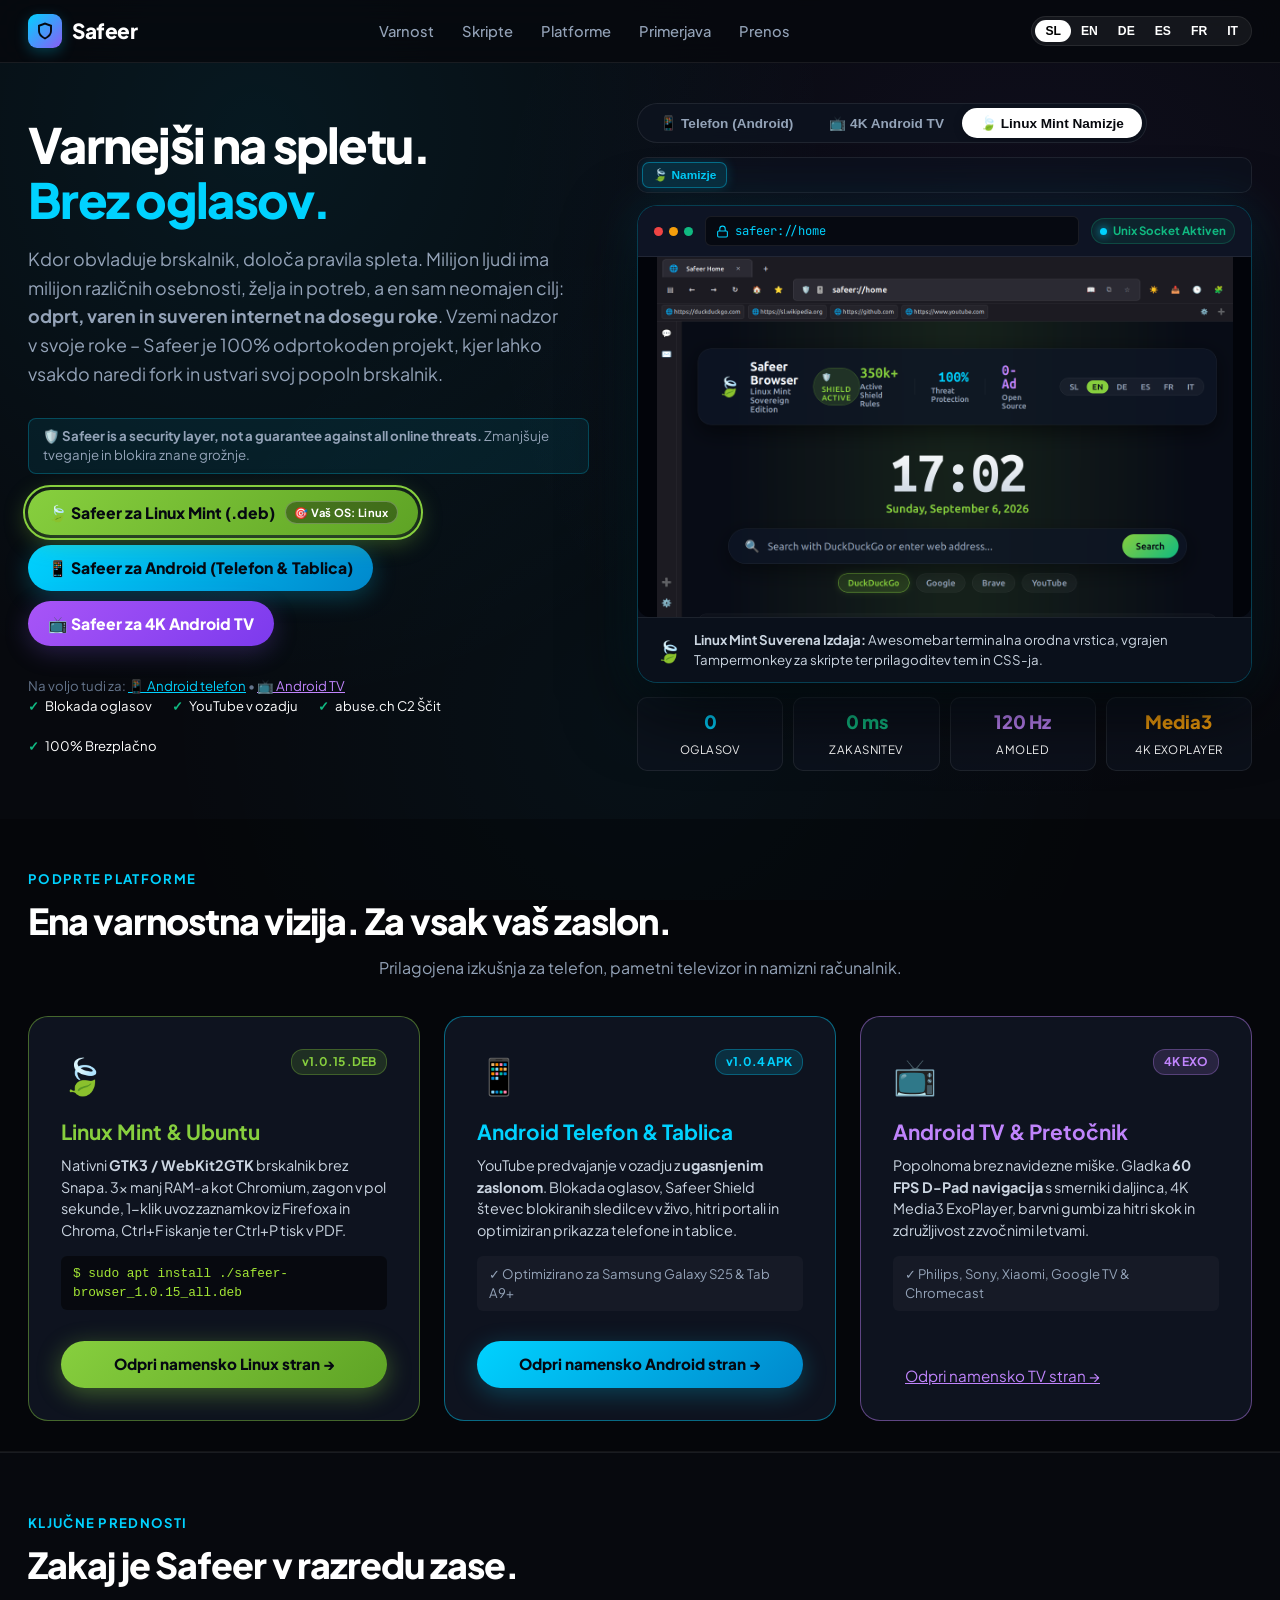
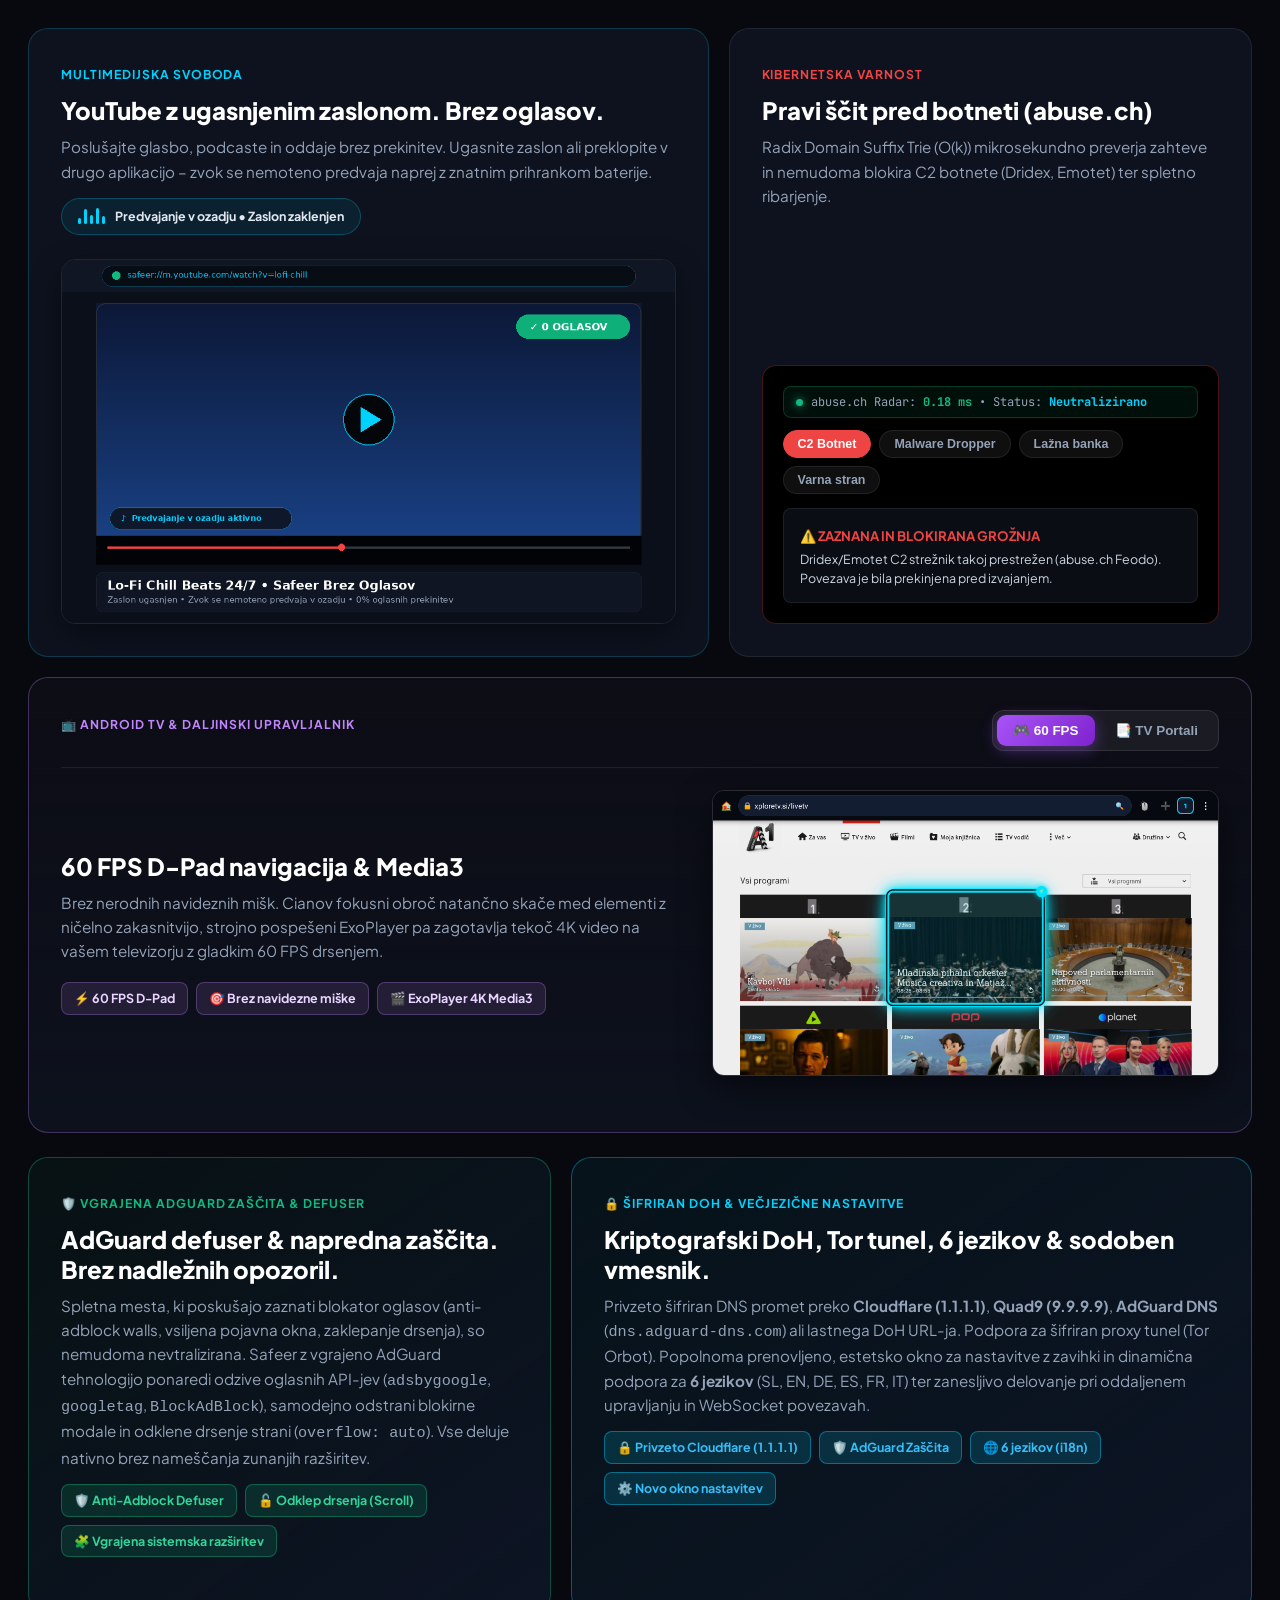
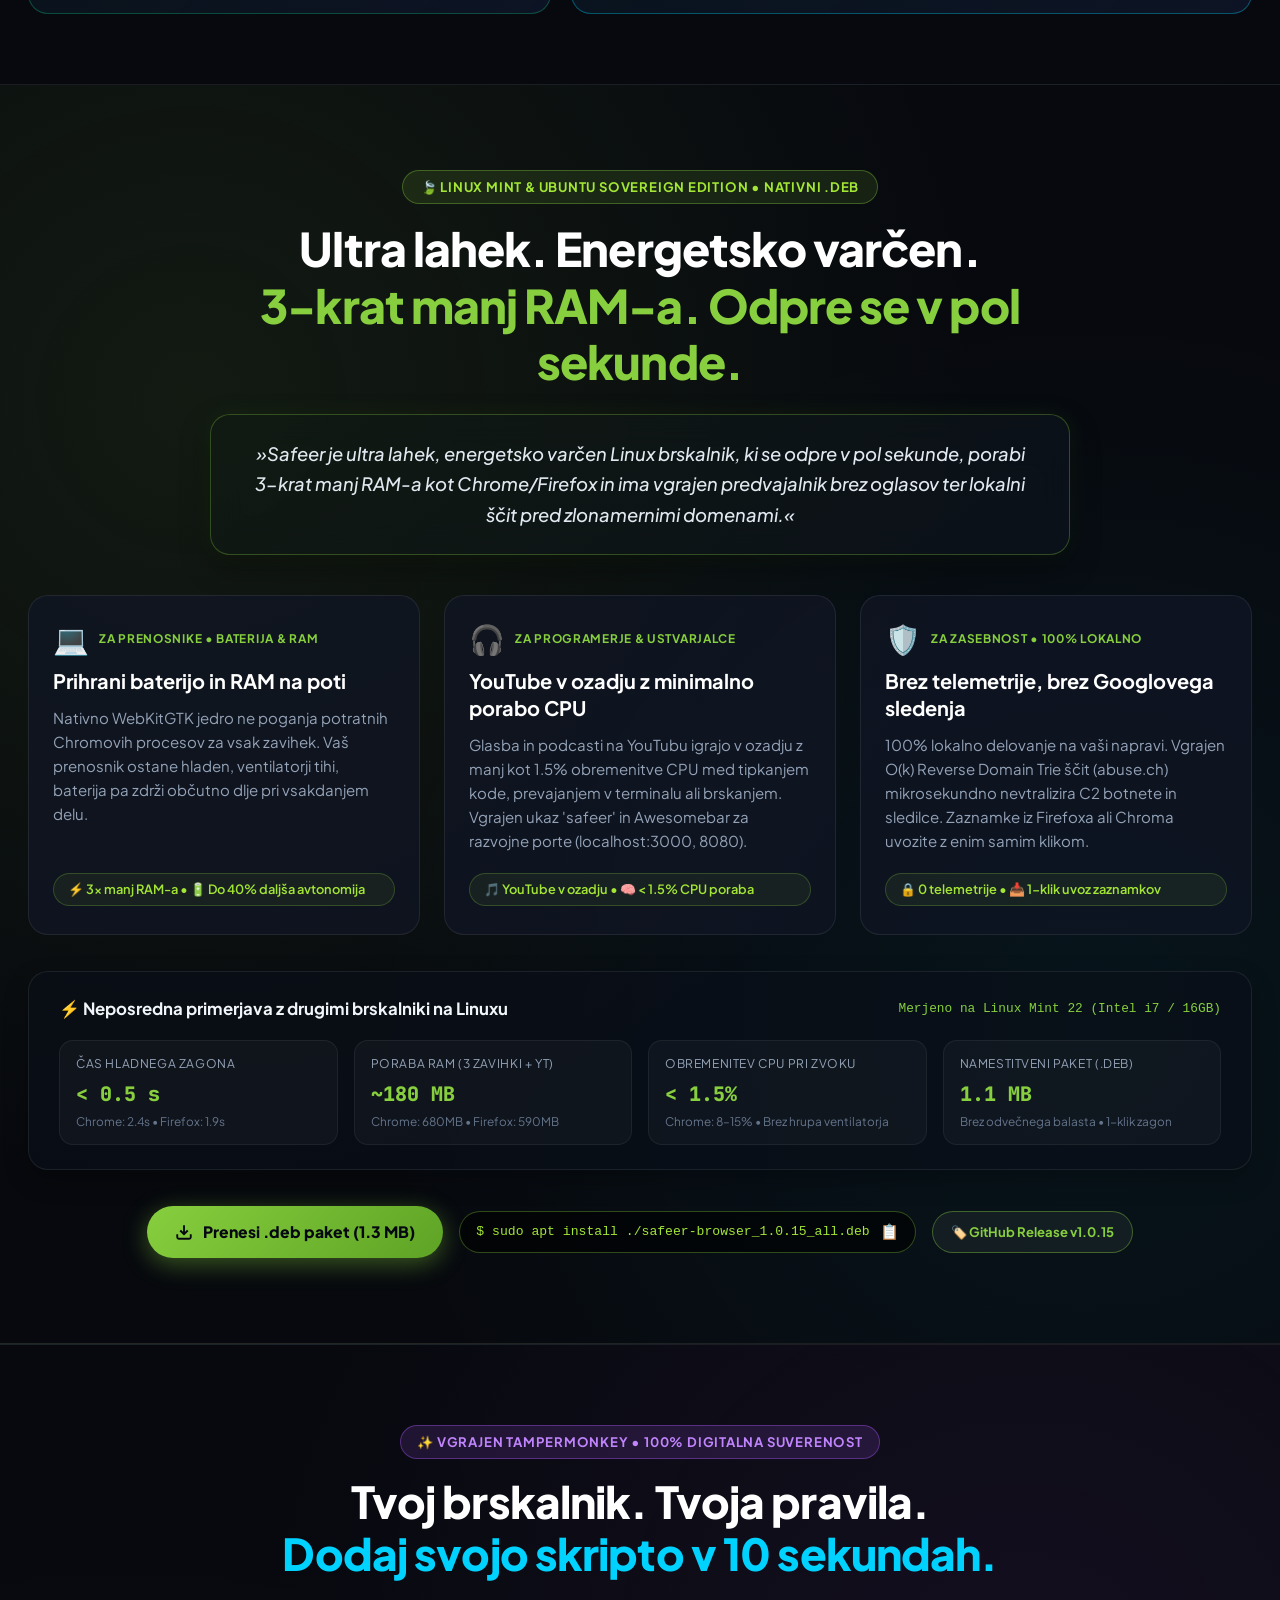
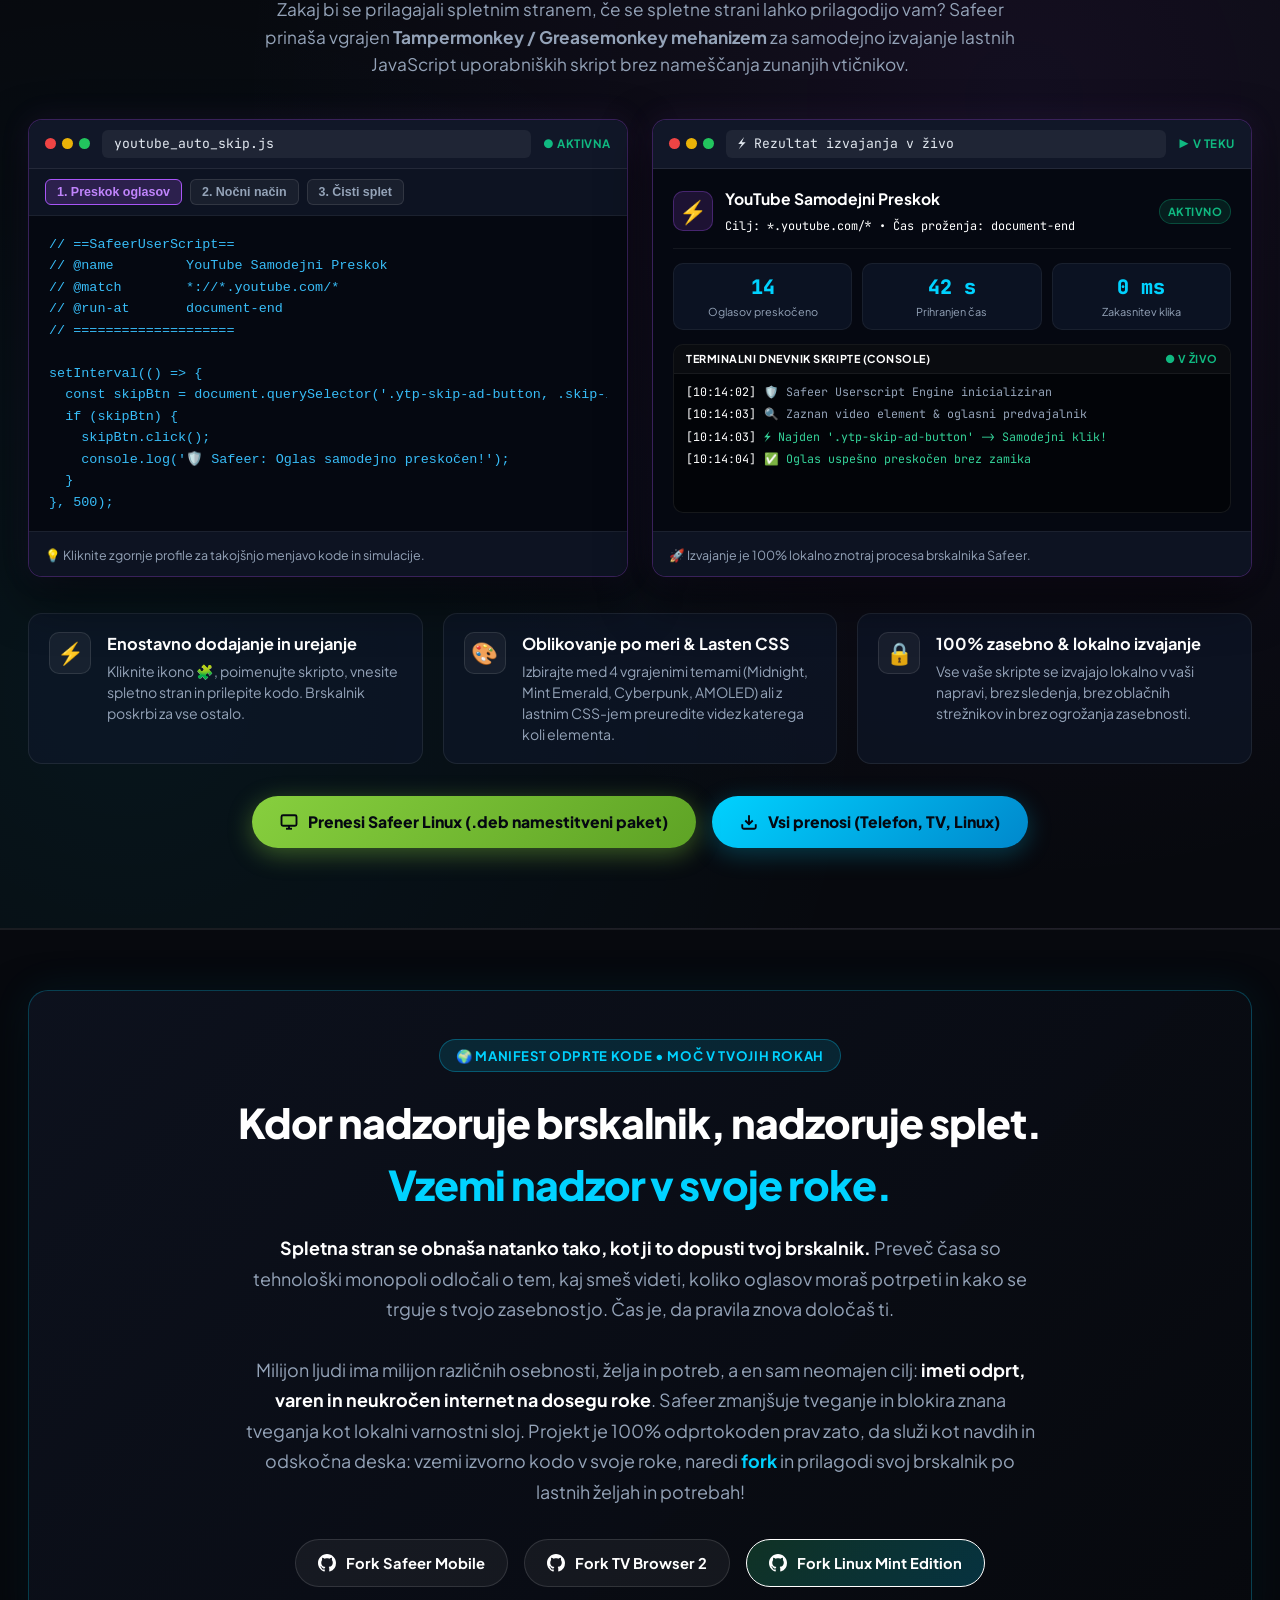
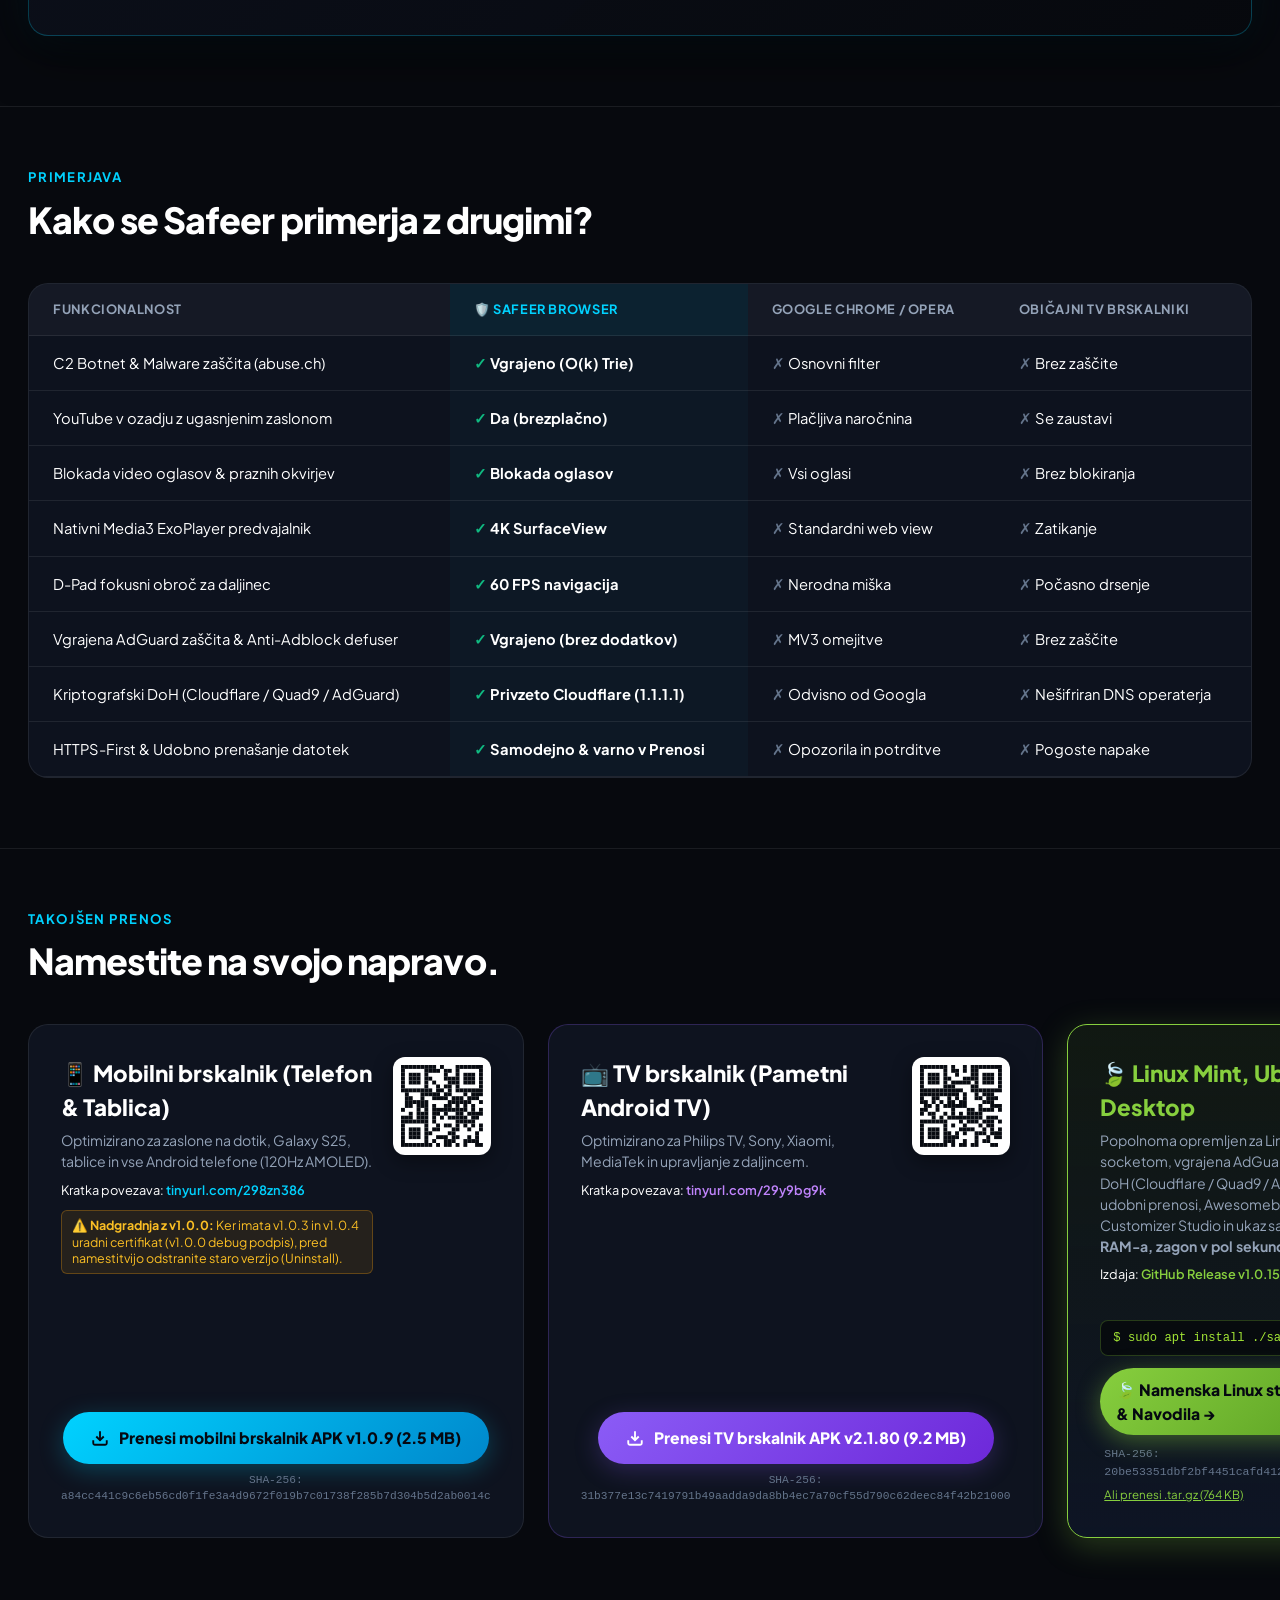
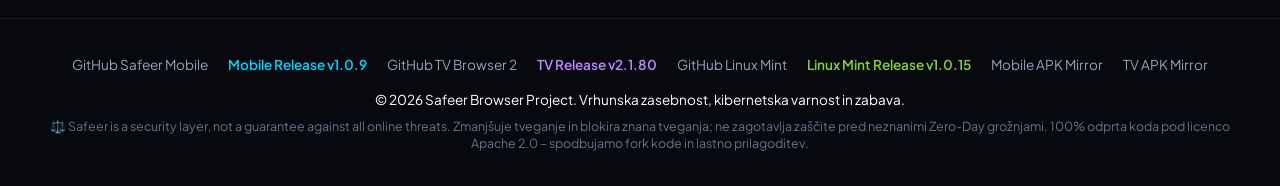
==== commit 61dfb0e6: "release: finalize deb checksum" ====
--- a/index.html
+++ b/index.html
@@ -890,7 +890,7 @@
               </a>
             </div>
             <div style="display:flex; justify-content:space-between; align-items:center; font-size:0.72rem; padding:2px 4px; flex-wrap:wrap; gap:6px;">
-              <span style="color:#64748b; font-family:monospace;">SHA-256: e29c3d9d3da48c7d122c299d961b6e4b601a57c099ca33d194a2a809ae98eae9</span>
+              <span style="color:#64748b; font-family:monospace;">SHA-256: 20be53351dbf2bf4451cafd412e3c3efa43aa27960b383cb3395486a2a204ddf</span>
               <a href="assets/desktop/safeer-browser-linux.tar.gz" download style="color:#87cf3e; text-decoration:underline;" data-i18n="dl_alt_targz">Ali prenesi .tar.gz (764 KB)</a>
             </div>
           </div>
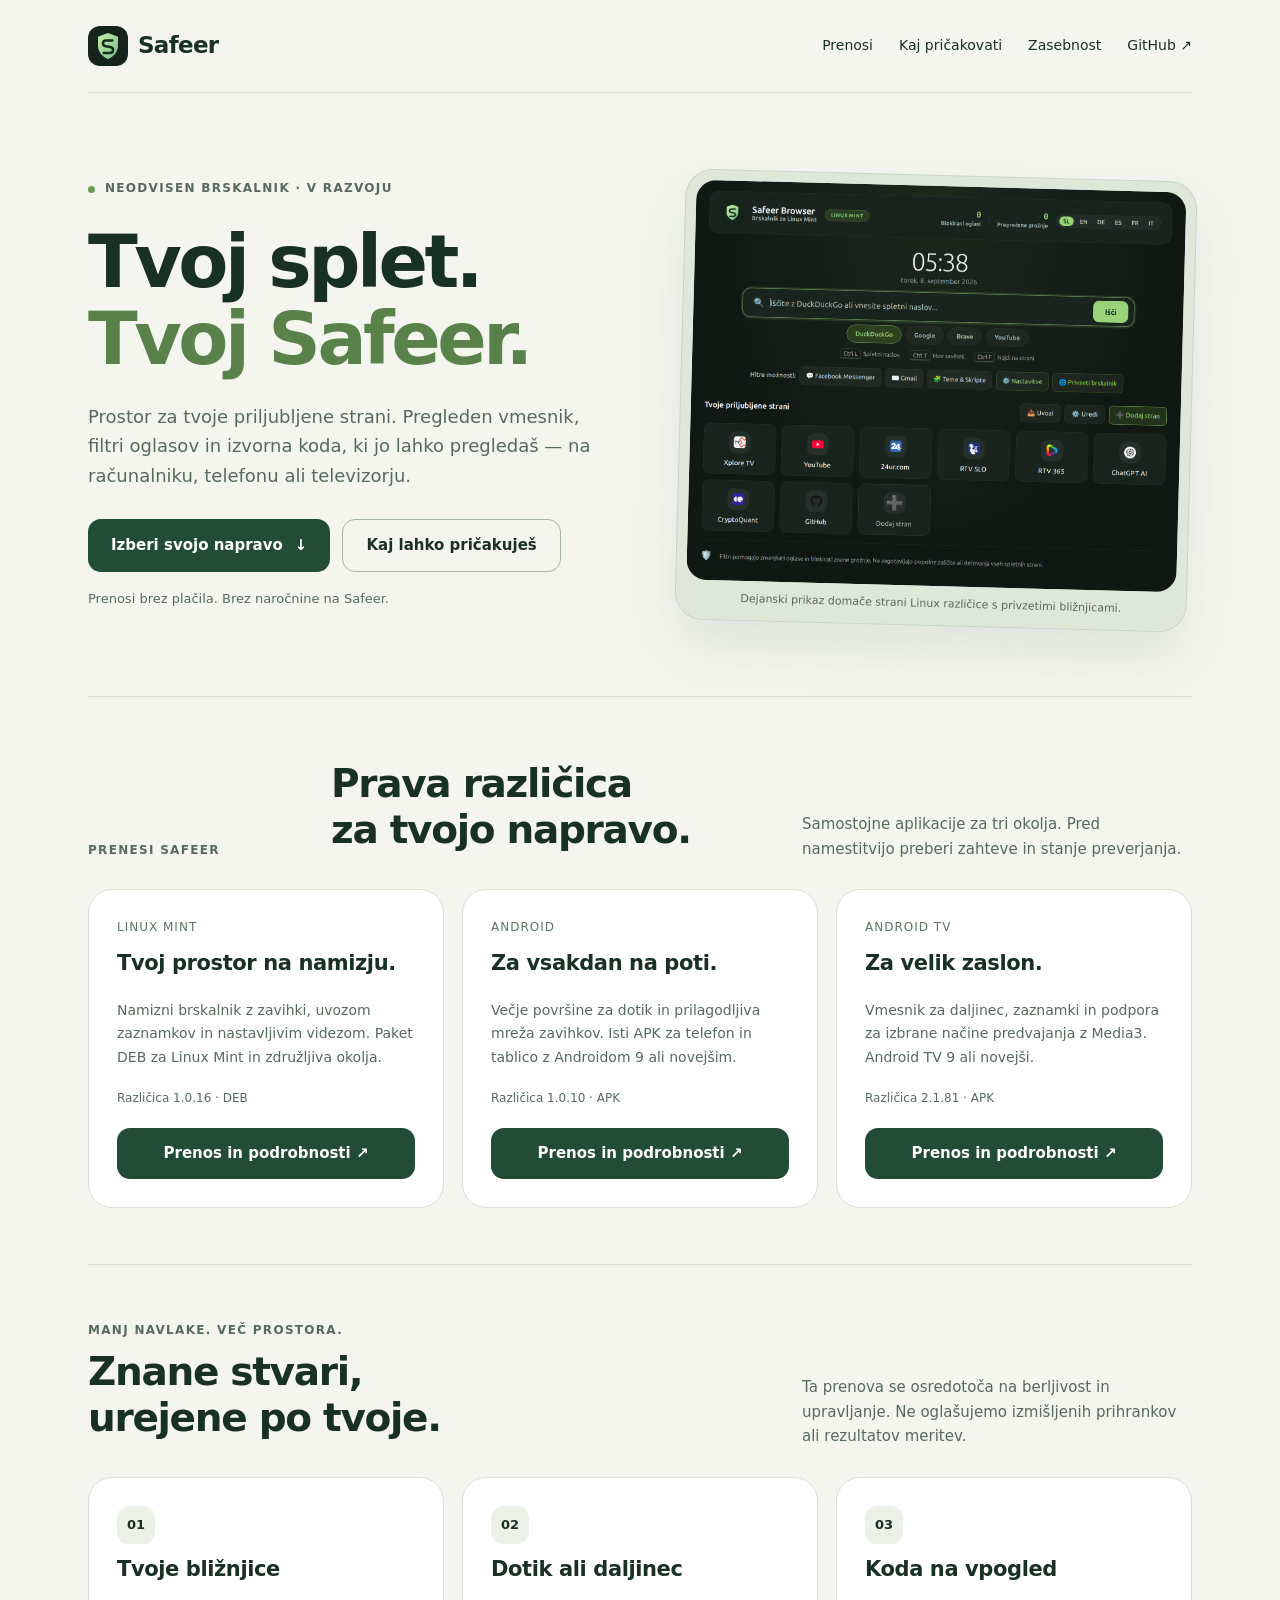
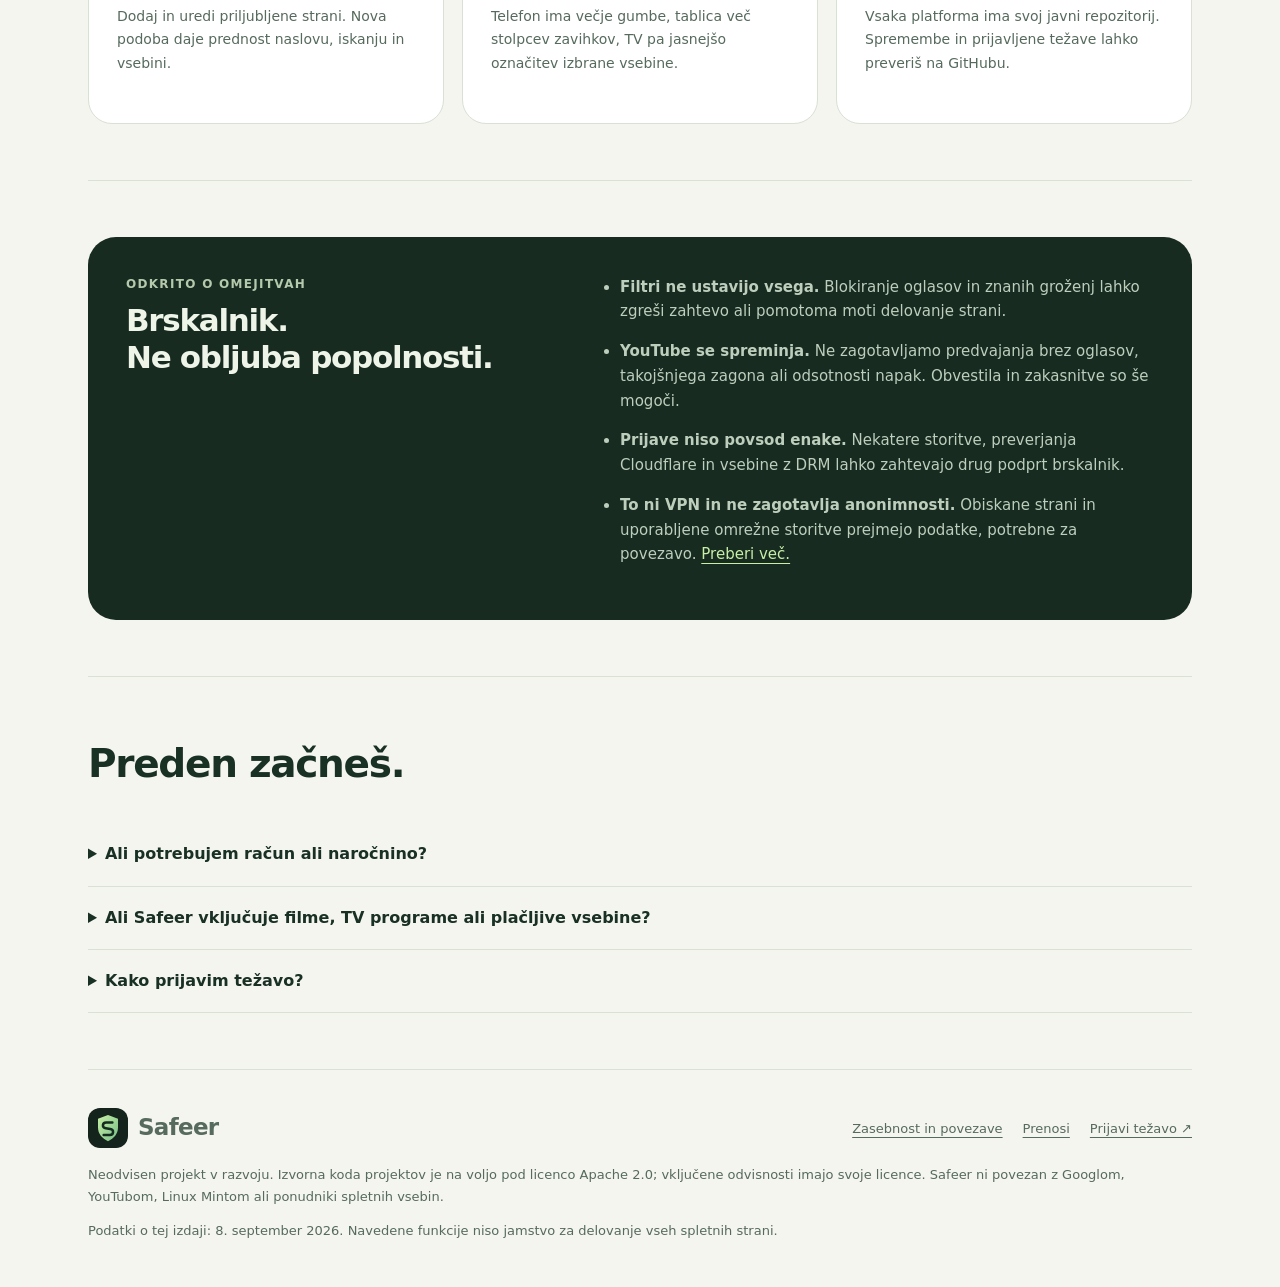
==== commit 2b2a2893: "feat(web): update subpages, release packages, branding, and accurate verification hashes" ====
--- a/index.html
+++ b/index.html
@@ -1,922 +1,4 @@
-<!DOCTYPE html>
-<html lang="sl">
-<head>
-  <meta charset="UTF-8">
-  <meta name="viewport" content="width=device-width, initial-scale=1.0, viewport-fit=cover">
-  <title>Safeer Browser | Suveren, varen spletni brskalnik za Linux, Android in TV</title>
-  <meta name="description" content="Safeer Browser: Nativni GTK3 .deb brskalnik za Linux Mint & Ubuntu ter mobilna izdaja z lokalnim varnostnim ščitom (abuse.ch), DuckDuckGo privzeto in napredno blokado oglasov na YouTubu. Safeer is a security layer, not a guarantee against all online threats.">
-  <link rel="preconnect" href="https://fonts.googleapis.com">
-  <link rel="preconnect" href="https://fonts.gstatic.com" crossorigin>
-  <link href="https://fonts.googleapis.com/css2?family=Plus+Jakarta+Sans:wght@400;500;600;700;800;900&family=JetBrains+Mono:wght@400;500;600;700&display=swap" rel="stylesheet">
-  <link rel="stylesheet" href="css/style.css">
-  <link rel="icon" href="data:image/svg+xml,<svg xmlns='http://www.w3.org/2000/svg' viewBox='0 0 24 24' fill='%2300d2ff'><path d='M12 22s8-4 8-10V5l-8-3-8 3v7c0 6 8 10 8 10z'/></svg>">
-</head>
-<body>
-
-  <!-- Site Header -->
-  <header class="site-header">
-    <div class="container nav-wrap">
-      <a href="#" class="brand">
-        <div class="brand-icon">
-          <svg width="18" height="18" viewBox="0 0 24 24" fill="none" stroke="#050811" stroke-width="2.5">
-            <path d="M12 22s8-4 8-10V5l-8-3-8 3v7c0 6 8 10 8 10z"></path>
-          </svg>
-        </div>
-        <span>Safeer</span>
-      </a>
-
-      <ul class="nav-links">
-        <li><a href="#security" class="nav-link" data-i18n="nav_security">Varnost</a></li>
-        <li><a href="#tampermonkey" class="nav-link">Skripte</a></li>
-        <li><a href="#platforms" class="nav-link">Platforme</a></li>
-        <li><a href="#compare" class="nav-link" data-i18n="nav_compare">Primerjava</a></li>
-        <li><a href="#download" class="nav-link" data-i18n="nav_download">Prenos</a></li>
-      </ul>
-
-      <div class="nav-actions">
-        <div class="lang-toggle">
-          <button class="lang-btn active" data-lang="sl" title="Slovenščina">SL</button>
-          <button class="lang-btn" data-lang="en" title="English">EN</button>
-          <button class="lang-btn" data-lang="de" title="Deutsch">DE</button>
-          <button class="lang-btn" data-lang="es" title="Español">ES</button>
-          <button class="lang-btn" data-lang="fr" title="Français">FR</button>
-          <button class="lang-btn" data-lang="it" title="Italiano">IT</button>
-        </div>
-      </div>
-    </div>
-  </header>
-
-  <!-- Split-Screen Hero: Zero Wasted Space -->
-  <section class="hero">
-    <div class="container">
-      <div class="hero-split-grid">
-        <!-- Left Column: Copy & Actions -->
-        <div>
-
-          <h1 class="hero-title">
-            <span data-i18n="hero_t1">Varnejši na spletu.</span><br>
-            <span class="highlight-cyan" data-i18n="hero_t2">Brez oglasov.</span>
-          </h1>
-
-          <p class="hero-lead" data-i18n="hero_lead">
-            Kdor obvladuje brskalnik, določa pravila spleta. Milijon ljudi ima milijon različnih osebnosti, želja in potreb, a en sam neomajen cilj: <strong>odprt, varen in suveren internet na dosegu roke</strong>. Vzemi nadzor v svoje roke – Safeer je 100% odprtokoden projekt, kjer lahko vsakdo naredi fork in ustvari svoj popoln brskalnik.
-          </p>
-
-          <div style="margin: 10px 0 16px 0; padding: 8px 14px; background: rgba(0, 210, 255, 0.08); border: 1px solid rgba(0, 210, 255, 0.25); border-radius: 8px; font-size: 0.83rem; color: #94a3b8; line-height: 1.4;">
-            <span style="color:var(--accent-cyan);">🛡️</span> <span data-i18n="security_disclaimer"><strong>Safeer is a security layer, not a guarantee against all online threats.</strong> Zmanjšuje tveganje in blokira znane grožnje.</span>
-          </div>
-
-          <div class="hero-cta-group" id="heroCtaGroup" style="gap:10px;">
-            <a href="android/" class="btn-pill-primary hero-btn-adaptive" id="heroBtnMob" style="padding:11px 20px;">
-              <span>📱 Safeer za Android (Telefon &amp; Tablica)</span>
-            </a>
-            <a href="linux/" class="btn-pill-green hero-btn-adaptive" id="heroBtnDesktop" style="padding:11px 20px;">
-              <span>🍃 Safeer za Linux Mint (.deb)</span>
-            </a>
-            <a href="tv/" class="btn-pill-purple hero-btn-adaptive" id="heroBtnTv" style="padding:11px 20px; background:linear-gradient(135deg, #a855f7, #7c3aed);">
-              <span>📺 Safeer za 4K Android TV</span>
-            </a>
-          </div>
-          <div class="hero-sub-links" id="heroSubLinks" style="margin-top: 10px; font-size: 0.83rem; color: #64748b;"></div>
-
-          <div class="hero-trust-bar">
-            <div class="trust-item"><span class="trust-check">✓</span> <span data-i18n="trust_ads">Blokada oglasov</span></div>
-            <div class="trust-item"><span class="trust-check">✓</span> <span data-i18n="trust_yt">YouTube v ozadju</span></div>
-            <div class="trust-item"><span class="trust-check">✓</span> <span data-i18n="trust_c2">abuse.ch C2 Ščit</span></div>
-            <div class="trust-item"><span class="trust-check">✓</span> <span data-i18n="trust_free">100% Brezplačno</span></div>
-          </div>
-        </div>
-
-        <!-- Right Column: Interactive Multi-Device Platform Showcase with Tabs -->
-        <div class="showcase-panel">
-          <!-- Primary Platform Switcher Tabs -->
-          <div class="showcase-switch-bar">
-            <button class="switch-tab active" id="tabMobileShowcase" onclick="switchPlatformShowcase('mobile')">
-              <span data-i18n="tab_showcase_mob">📱 Telefon (Android)</span>
-            </button>
-            <button class="switch-tab" id="tabTvShowcase" onclick="switchPlatformShowcase('tv')">
-              <span data-i18n="tab_showcase_tv">📺 4K Android TV</span>
-            </button>
-            <button class="switch-tab" id="tabDesktopShowcase" onclick="switchPlatformShowcase('desktop')">
-              <span data-i18n="tab_showcase_desktop">🍃 Linux Mint Namizje</span>
-            </button>
-          </div>
-
-          <!-- Sub-tabs for Mobile Screenshots -->
-          <div class="showcase-subtabs-bar" id="subtabsMobile">
-            <button class="subtab-btn active" onclick="switchScreenshot('mobile', 'shield', this)" data-i18n="subtab_mob_shield">🛡️ C2 Ščit</button>
-            <button class="subtab-btn" onclick="switchScreenshot('mobile', 'stats', this)" data-i18n="subtab_mob_stats">📊 Števec</button>
-            <button class="subtab-btn" onclick="switchScreenshot('mobile', 'search', this)" data-i18n="subtab_mob_portals">🔍 Portali</button>
-            <button class="subtab-btn" onclick="switchScreenshot('mobile', 'youtube', this)" data-i18n="subtab_mob_yt">🎵 YouTube</button>
-          </div>
-
-          <!-- Sub-tabs for TV Screenshots -->
-          <div class="showcase-subtabs-bar" id="subtabsTv" style="display:none;">
-            <button class="subtab-btn active" onclick="switchScreenshot('tv', 'home', this)" data-i18n="subtab_tv_portals">📺 Portali</button>
-            <button class="subtab-btn" onclick="switchScreenshot('tv', 'dpad', this)" data-i18n="subtab_tv_dpad">🎮 60 FPS</button>
-            <button class="subtab-btn" onclick="switchScreenshot('tv', 'portals', this)" data-i18n="subtab_tv_stations">📑 Postaje</button>
-          </div>
-
-          <!-- Sub-tabs for Desktop Screenshots -->
-          <div class="showcase-subtabs-bar" id="subtabsDesktop" style="display:none;">
-            <button class="subtab-btn active" onclick="switchScreenshot('desktop', 'main', this)" data-i18n="subtab_desktop_main">🍃 Namizje</button>
-          </div>
-
-          <!-- Interactive Device Screen Frame -->
-          <div class="device-frame-wrap" id="deviceFrameWrap">
-            <div class="browser-header-strip">
-              <div class="dots-group">
-                <span class="dot" style="background:#ef4444;"></span>
-                <span class="dot" style="background:#f59e0b;"></span>
-                <span class="dot" style="background:#10b981;"></span>
-              </div>
-              <div class="url-capsule">
-                <svg width="13" height="13" viewBox="0 0 24 24" fill="none" stroke="currentColor" stroke-width="2"><rect x="3" y="11" width="18" height="11" rx="2" ry="2"></rect><path d="M7 11V7a5 5 0 0 1 10 0v4"></path></svg>
-                <span id="showcaseUrl">safeer://shield-blocked</span>
-              </div>
-              <div class="header-status-badge">
-                <span class="pulse-dot"></span>
-                <span id="showcaseStatusText">Aktivna Zaščita</span>
-              </div>
-            </div>
-
-            <!-- Screenshot Display Stage -->
-            <div class="screenshot-display-wrap" id="screenshotStage">
-              <img id="mainShowcaseImg" src="assets/mobile/safeer_front.png" alt="Safeer Posnetek Zaslona" class="showcase-active-img">
-            </div>
-
-            <!-- Dynamic Feature Caption below screenshot -->
-            <div class="showcase-footer-caption" id="showcaseFooterCaption">
-              <span class="caption-icon" id="captionIcon">🛡️</span>
-              <span id="showcaseCaptionText"><strong>Lokalni Varnostni Ščit:</strong> Prestreže zlonamerna spletna mesta, botnete (Dridex, Emotet) in trojance pred nalaganjem (abuse.ch O(k) Trie).</span>
-            </div>
-          </div>
-
-          <!-- Metrics Strip -->
-          <div class="metrics-strip">
-            <div class="metric-box">
-              <span class="metric-val" style="color:var(--accent-cyan);">0</span>
-              <span class="metric-lbl" data-i18n="metric_ads">Oglasov</span>
-            </div>
-            <div class="metric-box">
-              <span class="metric-val" style="color:var(--accent-emerald);">0 ms</span>
-              <span class="metric-lbl" data-i18n="metric_latency">Zakasnitev</span>
-            </div>
-            <div class="metric-box">
-              <span class="metric-val" style="color:#c084fc;">120 Hz</span>
-              <span class="metric-lbl">AMOLED</span>
-            </div>
-            <div class="metric-box">
-              <span class="metric-val" style="color:#f59e0b;">Media3</span>
-              <span class="metric-lbl">4K ExoPlayer</span>
-            </div>
-          </div>
-        </div>
-      </div>
-    </div>
-  </section>
-  <!-- 3 Dedicated Device Portals Section -->
-  <section id="platforms" style="padding: 50px 0 30px 0; background: rgba(0,0,0,0.3); border-bottom: 1px solid rgba(255,255,255,0.06);">
-    <div class="container">
-      <div class="section-head">
-        <span class="section-eyebrow" style="color:#00d2ff;">PODPRTE PLATFORME</span>
-        <h2 class="section-h2">Ena varnostna vizija. Za vsak vaš zaslon.</h2>
-        <p style="color:#94a3b8; max-width:650px; margin:8px auto 0 auto; text-align:center;">Prilagojena izkušnja za telefon, pametni televizor in namizni računalnik.</p>
-      </div>
-
-      <div style="display: grid; grid-template-columns: repeat(auto-fit, minmax(300px, 1fr)); gap: 24px; margin-top: 36px;">
-        
-        <!-- Platform 1: Linux Mint & Ubuntu -->
-        <div class="dl-card" style="border-color: rgba(135,207,62,0.45); display:flex; flex-direction:column; justify-content:space-between;">
-          <div>
-            <div style="display:flex; justify-content:space-between; align-items:flex-start;">
-              <span style="font-size:2.2rem;">🍃</span>
-              <span style="background:rgba(135,207,62,0.15); color:#87cf3e; border:1px solid rgba(135,207,62,0.3); padding:3px 10px; border-radius:12px; font-size:0.75rem; font-weight:700;">v1.0.15 .DEB</span>
-            </div>
-            <h3 style="color:#87cf3e; font-size:1.3rem; margin:14px 0 8px 0;">Linux Mint &amp; Ubuntu</h3>
-            <p style="color:#cbd5e1; font-size:0.9rem; line-height:1.5;">
-              Nativni <strong>GTK3 / WebKit2GTK</strong> brskalnik brez Snapa. 3x manj RAM-a kot Chromium, zagon v pol sekunde, 1-klik uvoz zaznamkov iz Firefoxa in Chroma, Ctrl+F iskanje ter Ctrl+P tisk v PDF.
-            </p>
-            <div style="margin:14px 0; font-family:monospace; font-size:0.8rem; background:rgba(0,0,0,0.5); padding:8px 12px; border-radius:6px; color:#a3e635;">
-              $ sudo apt install ./safeer-browser_1.0.15_all.deb
-            </div>
-          </div>
-          <div style="margin-top:16px;">
-            <a href="linux/" class="btn-pill-green" style="width:100%; justify-content:center; padding:12px; font-size:0.95rem;">
-              Odpri namensko Linux stran →
-            </a>
-          </div>
-        </div>
-
-        <!-- Platform 2: Android Phone & Tablet -->
-        <div class="dl-card platform-card-mobile" style="border-color: rgba(0,210,255,0.45); display:flex; flex-direction:column; justify-content:space-between;">
-          <div>
-            <div style="display:flex; justify-content:space-between; align-items:flex-start;">
-              <span style="font-size:2.2rem;">📱</span>
-              <span style="background:rgba(0,210,255,0.15); color:#00d2ff; border:1px solid rgba(0,210,255,0.3); padding:3px 10px; border-radius:12px; font-size:0.75rem; font-weight:700;">v1.0.4 APK</span>
-            </div>
-            <h3 style="color:#00d2ff; font-size:1.3rem; margin:14px 0 8px 0;">Android Telefon &amp; Tablica</h3>
-            <p style="color:#cbd5e1; font-size:0.9rem; line-height:1.5;">
-              YouTube predvajanje v ozadju z <strong>ugasnjenim zaslonom</strong>. Blokada oglasov, Safeer Shield števec blokiranih sledilcev v živo, hitri portali in optimiziran prikaz za telefone in tablice.
-            </p>
-            <div style="margin:14px 0; font-size:0.82rem; color:#94a3b8; background:rgba(255,255,255,0.03); padding:8px 12px; border-radius:6px;">
-              ✓ Optimizirano za Samsung Galaxy S25 &amp; Tab A9+
-            </div>
-          </div>
-          <div style="margin-top:16px;">
-            <a href="android/" class="btn-pill-primary" style="width:100%; justify-content:center; padding:12px; font-size:0.95rem;">
-              Odpri namensko Android stran →
-            </a>
-          </div>
-        </div>
-
-        <!-- Platform 3: Android TV -->
-        <div class="dl-card" style="border-color: rgba(192,132,252,0.45); display:flex; flex-direction:column; justify-content:space-between;">
-          <div>
-            <div style="display:flex; justify-content:space-between; align-items:flex-start;">
-              <span style="font-size:2.2rem;">📺</span>
-              <span style="background:rgba(192,132,252,0.15); color:#c084fc; border:1px solid rgba(192,132,252,0.3); padding:3px 10px; border-radius:12px; font-size:0.75rem; font-weight:700;">4K EXO</span>
-            </div>
-            <h3 style="color:#c084fc; font-size:1.3rem; margin:14px 0 8px 0;">Android TV &amp; Pretočnik</h3>
-            <p style="color:#cbd5e1; font-size:0.9rem; line-height:1.5;">
-              Popolnoma brez navidezne miške. Gladka <strong>60 FPS D-Pad navigacija</strong> s smerniki daljinca, 4K Media3 ExoPlayer, barvni gumbi za hitri skok in združljivost z zvočnimi letvami.
-            </p>
-            <div style="margin:14px 0; font-size:0.82rem; color:#94a3b8; background:rgba(255,255,255,0.03); padding:8px 12px; border-radius:6px;">
-              ✓ Philips, Sony, Xiaomi, Google TV &amp; Chromecast
-            </div>
-          </div>
-          <div style="margin-top:16px;">
-            <a href="tv/" class="btn-pill-secondary" style="width:100%; justify-content:center; padding:12px; font-size:0.95rem; border-color:#c084fc; color:#c084fc;">
-              Odpri namensko TV stran →
-            </a>
-          </div>
-        </div>
-
-      </div>
-    </div>
-  </section>
-
-
-  <!-- Bento Grid Section: Dense, Engaging Superpowers -->
-  <section class="bento-section" id="features">
-    <div class="container">
-      <div class="section-head">
-        <span class="section-eyebrow" data-i18n="bento_eyebrow">Ključne prednosti</span>
-        <h2 class="section-h2" data-i18n="bento_title">Zakaj je Safeer v razredu zase.</h2>
-      </div>
-
-      <!-- Bento Row 1 -->
-      <div class="bento-grid">
-        <!-- Card 1: YouTube Screen-Off Freedom (Wide) -->
-        <div class="bento-card accent-card">
-          <div class="bento-content">
-            <span class="bento-tag" style="color:var(--accent-cyan);" data-i18n="card1_tag">Multimedijska svoboda</span>
-            <h3 class="bento-title" data-i18n="card1_title">YouTube z ugasnjenim zaslonom. Brez oglasov.</h3>
-            <p class="bento-desc" data-i18n="card1_desc">
-              Poslušajte glasbo, podcaste in oddaje brez prekinitev. Ugasnite zaslon ali preklopite v drugo aplikacijo – zvok se nemoteno predvaja naprej z znatnim prihrankom baterije.
-            </p>
-            <div class="audio-equalizer-wrap">
-              <div class="equalizer-bars">
-                <span></span><span></span><span></span><span></span><span></span>
-              </div>
-              <span class="audio-equalizer-text" data-i18n="card1_eq_text">Predvajanje v ozadju • Zaslon zaklenjen</span>
-            </div>
-          </div>
-          <div class="bento-visual">
-            <img src="assets/mobile/live_youtube_playback.png" alt="YouTube Background Playback" loading="lazy">
-          </div>
-        </div>
-
-        <!-- Card 2: Interactive Threat Shield -->
-        <div class="bento-card" id="security">
-          <div class="bento-content">
-            <span class="bento-tag" style="color:#ef4444;" data-i18n="card2_tag">Kibernetska varnost</span>
-            <h3 class="bento-title" data-i18n="card2_title">Pravi ščit pred botneti (abuse.ch)</h3>
-            <p class="bento-desc" data-i18n="card2_desc">
-              Radix Domain Suffix Trie (O(k)) mikrosekundno preverja zahteve in nemudoma blokira C2 botnete (Dridex, Emotet) ter spletno ribarjenje.
-            </p>
-          </div>
-
-          <div class="threat-interactive-box">
-            <div class="threat-radar-indicator">
-              <span class="pulse-dot" style="background:#10b981; box-shadow:0 0 8px #10b981;"></span>
-              <span data-i18n="radar_status_line">abuse.ch Radar: <strong style="color:var(--accent-emerald);">0.18 ms</strong> • Status: <strong style="color:var(--accent-cyan);">Neutralizirano</strong></span>
-            </div>
-            <div class="threat-chips-row">
-              <button class="threat-btn active" data-sim="feodo">C2 Botnet</button>
-              <button class="threat-btn" data-sim="urlhaus">Malware Dropper</button>
-              <button class="threat-btn" data-sim="phishing" data-i18n="threat_phishing_btn">Lažna banka</button>
-              <button class="threat-btn" data-sim="safe" data-i18n="threat_safe_btn">Varna stran</button>
-            </div>
-            <div class="threat-console" id="threatConsole">
-              <span style="color:#ef4444; font-weight:700; font-size:0.82rem;">⚠️ ZAZNANA IN BLOKIRANA GROŽNJA</span>
-              <p style="color:#cbd5e1; font-size:0.78rem; margin-top:3px;" id="threatConsoleDesc">
-                Dridex/Emotet C2 strežnik takoj prestrežen (abuse.ch Feodo). Povezava je bila prekinjena pred izvajanjem.
-              </p>
-            </div>
-          </div>
-        </div>
-      </div>
-
-      <!-- Bento Row 2: Android TV Interactive Feature Card with Tab Switcher -->
-      <div class="bento-grid-2">
-        <!-- Unified TV Tabbed Experience Card -->
-        <div class="bento-card bento-tv-card" id="cardTvExperience">
-          <div class="bento-content">
-            <div class="tv-tabs-header-wrap">
-              <span class="bento-tag" style="color:#c084fc;" data-i18n="card3_tag_header">📺 Android TV &amp; Daljinski Upravljalnik</span>
-              
-              <!-- Tab Switcher (Preklop zavihkov) -->
-              <div class="tv-feature-tabs-bar">
-                <button class="tv-tab-btn active" id="btnTvTabDpad" onclick="switchTvBentoTab('dpad')">
-                  🎮 60 FPS
-                </button>
-                <button class="tv-tab-btn" id="btnTvTabPortals" onclick="switchTvBentoTab('portals')">
-                  📑 TV Portali
-                </button>
-              </div>
-            </div>
-
-            <!-- Tab 1: 60 FPS D-Pad Navigacija -->
-            <div class="tv-tab-view active" id="viewTvDpad">
-              <div class="tv-tab-split">
-                <div class="tv-tab-text">
-                  <h3 class="bento-title" data-i18n="card3_title">60 FPS D-Pad navigacija &amp; Media3</h3>
-                  <p class="bento-desc" data-i18n="card3_desc">
-                    Brez nerodnih navideznih mišk. Cianov fokusni obroč natančno skače med elementi z ničelno zakasnitvijo, strojno pospešeni ExoPlayer pa zagotavlja tekoč 4K video na vašem televizorju z gladkim 60 FPS drsenjem.
-                  </p>
-                  <div class="tv-tab-highlights">
-                    <span class="tv-pill-hl">⚡ 60 FPS D-Pad</span>
-                    <span class="tv-pill-hl" data-i18n="tv_pill_nomouse">🎯 Brez navidezne miške</span>
-                    <span class="tv-pill-hl">🎬 ExoPlayer 4K Media3</span>
-                  </div>
-                </div>
-                <div class="bento-visual tv-visual-box">
-                  <img src="assets/tv/whole_card_focus_final.png" alt="TV D-Pad Spatial Navigation" loading="lazy">
-                </div>
-              </div>
-            </div>
-
-            <!-- Tab 2: TV Portals & Bookmarks -->
-            <div class="tv-tab-view" id="viewTvPortals" style="display:none;">
-              <div class="tv-tab-split">
-                <div class="tv-tab-text">
-                  <h3 class="bento-title" data-i18n="card4_title">Vaše priljubljene strani na dosegu daljinca</h3>
-                  <p class="bento-desc" data-i18n="card4_desc">
-                    Hitro preklapljanje med novicami, vremenom in multimedijo z barvnimi gumbi na daljincu brez dolgotrajnega tipkanja naslovov. Vgrajen upravitelj portalov omogoča preprosto dodajanje in urejanje vaših priljubljenih postaj.
-                  </p>
-                  <div class="tv-tab-highlights">
-                    <span class="tv-pill-hl" data-i18n="tv_pill_red">🔴 Rdeči gumb: Xplore TV</span>
-                    <span class="tv-pill-hl" data-i18n="tv_pill_yellow">🟡 Rumeni gumb: YouTube</span>
-                    <span class="tv-pill-hl" data-i18n="tv_pill_blue">🔵 Modri gumb: 24ur / Novice</span>
-                  </div>
-                </div>
-                <div class="bento-visual tv-visual-box">
-                  <img src="assets/tv/portal_manager_dialog_verified.png" alt="Portal Manager Dialog" loading="lazy">
-                </div>
-              </div>
-            </div>
-          </div>
-        </div>
-
-      </div>
-
-      <!-- Bento Row 3: AdGuard Advanced Protection, Encrypted DoH & Comfortable Downloads -->
-      <div class="bento-grid-2" style="margin-top: 24px;">
-        <!-- Card 3A: Vgrajena AdGuard Zaščita & Anti-Adblock Defuser -->
-        <div class="bento-card" style="border-color: rgba(16, 185, 129, 0.35); background: linear-gradient(145deg, rgba(16, 185, 129, 0.05), rgba(15, 23, 42, 0.8));">
-          <div class="bento-content">
-            <span class="bento-tag" style="color:#10b981;">🛡️ Vgrajena AdGuard Zaščita &amp; Defuser</span>
-            <h3 class="bento-title">AdGuard defuser &amp; napredna zaščita. Brez nadležnih opozoril.</h3>
-            <p class="bento-desc">
-              Spletna mesta, ki poskušajo zaznati blokator oglasov (anti-adblock walls, vsiljena pojavna okna, zaklepanje drsenja), so nemudoma nevtralizirana. Safeer z vgrajeno AdGuard tehnologijo ponaredi odzive oglasnih API-jev (<code>adsbygoogle</code>, <code>googletag</code>, <code>BlockAdBlock</code>), samodejno odstrani blokirne modale in odklene drsenje strani (<code>overflow: auto</code>). Vse deluje nativno brez nameščanja zunanjih razširitev.
-            </p>
-            <div class="tv-tab-highlights" style="margin-top: 14px;">
-              <span class="tv-pill-hl" style="background:rgba(16,185,129,0.15); border-color:rgba(16,185,129,0.4); color:#34d399;">🛡️ Anti-Adblock Defuser</span>
-              <span class="tv-pill-hl" style="background:rgba(16,185,129,0.15); border-color:rgba(16,185,129,0.4); color:#34d399;">🔓 Odklep drsenja (Scroll)</span>
-              <span class="tv-pill-hl" style="background:rgba(16,185,129,0.15); border-color:rgba(16,185,129,0.4); color:#34d399;">🧩 Vgrajena sistemska razširitev</span>
-            </div>
-          </div>
-        </div>
-
-        <!-- Card 3B: Kriptografski DoH (Cloudflare / Quad9 / AdGuard DNS), Proxy tunel & 6 jezikov -->
-        <div class="bento-card" style="border-color: rgba(0, 210, 255, 0.35); background: linear-gradient(145deg, rgba(0, 210, 255, 0.05), rgba(15, 23, 42, 0.8));">
-          <div class="bento-content">
-            <span class="bento-tag" style="color:var(--accent-cyan);">🔒 Šifriran DoH &amp; Večjezične Nastavitve</span>
-            <h3 class="bento-title">Kriptografski DoH, Tor tunel, 6 jezikov &amp; sodoben vmesnik.</h3>
-            <p class="bento-desc">
-              Privzeto šifriran DNS promet preko <strong>Cloudflare (1.1.1.1)</strong>, <strong>Quad9 (9.9.9.9)</strong>, <strong>AdGuard DNS</strong> (<code>dns.adguard-dns.com</code>) ali lastnega DoH URL-ja. Podpora za šifriran proxy tunel (Tor Orbot). Popolnoma prenovljeno, estetsko okno za nastavitve z zavihki in dinamična podpora za <strong>6 jezikov</strong> (SL, EN, DE, ES, FR, IT) ter zanesljivo delovanje pri oddaljenem upravljanju in WebSocket povezavah.
-            </p>
-            <div class="tv-tab-highlights" style="margin-top: 14px;">
-              <span class="tv-pill-hl" style="background:rgba(0,210,255,0.15); border-color:rgba(0,210,255,0.4); color:#38bdf8;">🔒 Privzeto Cloudflare (1.1.1.1)</span>
-              <span class="tv-pill-hl" style="background:rgba(0,210,255,0.15); border-color:rgba(0,210,255,0.4); color:#38bdf8;">🛡️ AdGuard Zaščita</span>
-              <span class="tv-pill-hl" style="background:rgba(0,210,255,0.15); border-color:rgba(0,210,255,0.4); color:#38bdf8;">🌐 6 jezikov (i18n)</span>
-              <span class="tv-pill-hl" style="background:rgba(0,210,255,0.15); border-color:rgba(0,210,255,0.4); color:#38bdf8;">⚙️ Novo okno nastavitev</span>
-            </div>
-          </div>
-        </div>
-      </div>
-    </div>
-  </section>
-
-  <!-- Linux Mint & Ubuntu Sovereign Spotlight Section -->
-  <section class="linux-spotlight-section" id="linux">
-    <div class="container">
-      <div class="linux-spotlight-header">
-        <span class="linux-badge" data-i18n="linux_badge">🍃 LINUX MINT &amp; UBUNTU SOVEREIGN EDITION • NATIVNI .DEB</span>
-        <h2 class="linux-spotlight-title" data-i18n="linux_spotlight_title">
-          Ultra lahek. Energetsko varčen.<br>
-          <span style="color:#87cf3e;">3-krat manj RAM-a. Odpre se v pol sekunde.</span>
-        </h2>
-        
-        <!-- Master Value Proposition Quote Banner -->
-        <div class="linux-quote-banner">
-          <p class="linux-quote-text" data-i18n="linux_quote_text">
-            »Safeer je ultra lahek, energetsko varčen Linux brskalnik, ki se odpre v pol sekunde, porabi 3-krat manj RAM-a kot Chrome/Firefox in ima vgrajen predvajalnik brez oglasov ter lokalni ščit pred zlonamernimi domenami.«
-          </p>
-        </div>
-      </div>
-
-      <!-- 3 Key User Pillar Cards -->
-      <div class="linux-cards-grid">
-        <!-- Pillar 1: Za prenosnike -->
-        <div class="linux-card">
-          <div>
-            <div class="linux-card-head">
-              <span class="linux-card-icon">💻</span>
-              <span class="linux-card-tag" data-i18n="linux_p1_badge">Za prenosnike • Baterija &amp; RAM</span>
-            </div>
-            <h3 class="linux-card-title" data-i18n="linux_p1_title">Prihrani baterijo in RAM na poti</h3>
-            <p class="linux-card-desc" data-i18n="linux_p1_desc">
-              Nativno WebKitGTK jedro ne poganja potratnih Chromovih procesov za vsak zavihek. Vaš prenosnik ostane hladen, ventilatorji tihi, baterija pa zdrži občutno dlje pri vsakdanjem delu.
-            </p>
-          </div>
-          <div class="linux-card-pill" data-i18n="linux_p1_stat">
-            ⚡ 3x manj RAM-a • 🔋 Do 40% daljša avtonomija
-          </div>
-        </div>
-
-        <!-- Pillar 2: Za programerje in ustvarjalce -->
-        <div class="linux-card">
-          <div>
-            <div class="linux-card-head">
-              <span class="linux-card-icon">🎧</span>
-              <span class="linux-card-tag" data-i18n="linux_p2_badge">Za programerje &amp; ustvarjalce</span>
-            </div>
-            <h3 class="linux-card-title" data-i18n="linux_p2_title">YouTube v ozadju z minimalno porabo CPU</h3>
-            <p class="linux-card-desc" data-i18n="linux_p2_desc">
-              Glasba in podcasti na YouTubu igrajo v ozadju z manj kot 1.5% obremenitve CPU med tipkanjem kode, prevajanjem v terminalu ali brskanjem. Vgrajen ukaz 'safeer' in Awesomebar za razvojne porte (localhost:3000, 8080).
-            </p>
-          </div>
-          <div class="linux-card-pill" data-i18n="linux_p2_stat">
-            🎵 YouTube v ozadju • 🧠 &lt; 1.5% CPU poraba
-          </div>
-        </div>
-
-        <!-- Pillar 3: Za brezkompromisno zasebnost -->
-        <div class="linux-card">
-          <div>
-            <div class="linux-card-head">
-              <span class="linux-card-icon">🛡️</span>
-              <span class="linux-card-tag" data-i18n="linux_p3_badge">Za zasebnost • 100% lokalno</span>
-            </div>
-            <h3 class="linux-card-title" data-i18n="linux_p3_title">Brez telemetrije, brez Googlovega sledenja</h3>
-            <p class="linux-card-desc" data-i18n="linux_p3_desc">
-              100% lokalno delovanje na vaši napravi. Vgrajen O(k) Reverse Domain Trie ščit (abuse.ch) mikrosekundno nevtralizira C2 botnete in sledilce. Zaznamke iz Firefoxa ali Chroma uvozite z enim samim klikom.
-            </p>
-          </div>
-          <div class="linux-card-pill" data-i18n="linux_p3_stat">
-            🔒 0 telemetrije • 📥 1-klik uvoz zaznamkov
-          </div>
-        </div>
-      </div>
-
-      <!-- Comparison Benchmark Strip -->
-      <div class="linux-benchmark-bar">
-        <div class="linux-bench-header">
-          <div class="linux-bench-headline" data-i18n="linux_bench_title">
-            <span>⚡ Neposredna primerjava z drugimi brskalniki na Linuxu</span>
-          </div>
-          <span style="font-size: 0.8rem; color: #87cf3e; font-family: monospace;" data-i18n="linux_bench_measured">Merjeno na Linux Mint 22 (Intel i7 / 16GB)</span>
-        </div>
-
-        <div class="linux-bench-grid">
-          <div class="bench-item">
-            <div class="bench-label" data-i18n="linux_b1_label">Čas hladnega zagona</div>
-            <div class="bench-metric">&lt; 0.5 s</div>
-            <div class="bench-sub" data-i18n="linux_b1_sub">Chrome: 2.4s • Firefox: 1.9s</div>
-          </div>
-          <div class="bench-item">
-            <div class="bench-label" data-i18n="linux_b2_label">Poraba RAM (3 zavihki + YT)</div>
-            <div class="bench-metric">~180 MB</div>
-            <div class="bench-sub" data-i18n="linux_b2_sub">Chrome: 680MB • Firefox: 590MB</div>
-          </div>
-          <div class="bench-item">
-            <div class="bench-label" data-i18n="linux_b3_label">Obremenitev CPU pri zvoku</div>
-            <div class="bench-metric">&lt; 1.5%</div>
-            <div class="bench-sub" data-i18n="linux_b3_sub">Chrome: 8–15% • Brez hrupa ventilatorja</div>
-          </div>
-          <div class="bench-item">
-            <div class="bench-label" data-i18n="linux_b4_label">Namestitveni paket (.deb)</div>
-            <div class="bench-metric">1.1 MB</div>
-            <div class="bench-sub" data-i18n="linux_b4_sub">Brez odvečnega balasta • 1-klik zagon</div>
-          </div>
-        </div>
-      </div>
-
-      <!-- Action Row: 1-Click .deb + Terminal Command + Official Release -->
-      <div class="linux-cta-row">
-        <a href="assets/desktop/safeer-browser_1.0.15_all.deb" download class="btn-pill-green">
-          <svg width="18" height="18" viewBox="0 0 24 24" fill="none" stroke="currentColor" stroke-width="2.5"><path d="M21 15v4a2 2 0 0 1-2 2H5a2 2 0 0 1-2-2v-4"></path><polyline points="7 10 12 15 17 10"></polyline><line x1="12" y1="15" x2="12" y2="3"></line></svg>
-          <span data-i18n="dl_btn_desktop">Prenesi .deb paket (1.3 MB)</span>
-        </a>
-
-        <div class="terminal-install-box" style="margin:0; padding: 10px 16px; background: rgba(0,0,0,0.6); border: 1px solid rgba(135,207,62,0.35); border-radius: 9999px; font-family: monospace; font-size: 0.82rem; color: #a3e635; display: inline-flex; align-items: center; gap: 10px;">
-          <span>$ sudo apt install ./safeer-browser_1.0.15_all.deb</span>
-          <button onclick="navigator.clipboard.writeText('sudo apt install ./safeer-browser_1.0.15_all.deb'); this.textContent='✓'; setTimeout(()=>this.textContent='📋', 1500);" style="background:transparent; border:none; color:#87cf3e; cursor:pointer; font-size:0.95rem;" title="Kopiraj ukaz">📋</button>
-        </div>
-
-        <a href="https://github.com/memelandfaner/linux-mint-safeer-browser/releases/tag/v1.0.15" target="_blank" class="manifesto-btn" style="padding: 10px 18px; font-size: 0.82rem; border-color: rgba(135,207,62,0.4); color: #87cf3e;">
-          <span>🏷️ GitHub Release v1.0.15</span>
-        </a>
-      </div>
-    </div>
-  </section>
-
-  <!-- Interactive UserScripts & Customization Showcase Section -->
-  <section class="userscripts-section" id="userscripts">
-    <div class="container">
-      <div class="userscripts-header text-center">
-        <span class="userscripts-badge" data-i18n="userscripts_badge">✨ VGRAJEN TAMPERMONKEY • 100% DIGITALNA SUVERENOST</span>
-        <h2 class="userscripts-title" data-i18n="userscripts_title">Tvoj brskalnik. Tvoja pravila.<br class="hide-mobile"><span class="highlight-cyan">Dodaj svojo skripto v 10 sekundah.</span></h2>
-        <p class="userscripts-lead" data-i18n="userscripts_lead">Zakaj bi se prilagajali spletnim stranem, če se spletne strani lahko prilagodijo vam? Safeer prinaša vgrajen <strong>Tampermonkey / Greasemonkey mehanizem</strong> za samodejno izvajanje lastnih JavaScript uporabniških skript brez nameščanja zunanjih vtičnikov.</p>
-      </div>
-
-      <!-- Studio Row: Code Editor Window (Left) + Live Execution Simulator (Right) -->
-      <div class="userscripts-studio-grid">
-        <!-- Left: Code Editor Window -->
-        <div class="code-window">
-          <div class="code-window-header">
-            <div class="window-dots">
-              <span class="dot red"></span>
-              <span class="dot yellow"></span>
-              <span class="dot green"></span>
-            </div>
-            <div class="window-title-tab" id="activeScriptTabTitle">youtube_auto_skip.js</div>
-            <div class="window-badge-status" data-i18n="script_status_active">● AKTIVNA</div>
-          </div>
-
-          <!-- Preset Switcher Pills -->
-          <div class="script-preset-pills">
-            <button class="preset-pill active" onclick="switchScriptDemo(0, this)" data-i18n="script_pill_skip">1. Preskok oglasov</button>
-            <button class="preset-pill" onclick="switchScriptDemo(1, this)" data-i18n="script_pill_night">2. Nočni način</button>
-            <button class="preset-pill" onclick="switchScriptDemo(2, this)" data-i18n="script_pill_clean">3. Čisti splet</button>
-          </div>
-
-          <!-- Code Body -->
-          <div class="code-editor-body">
-            <pre id="demoCodeDisplay"><code class="language-javascript">// ==SafeerUserScript==
-// @name         YouTube Samodejni Preskok
-// @match        *://*.youtube.com/*
-// @run-at       document-end
-// ====================
-
-setInterval(() => {
-  const skipBtn = document.querySelector('.ytp-skip-ad-button, .skip-intro-btn');
-  if (skipBtn) {
-    skipBtn.click();
-    console.log('🛡️ Safeer: Oglas samodejno preskočen!');
-  }
-}, 500);</code></pre>
-          </div>
-
-          <div class="code-window-footer">
-            <span class="footer-hint" data-i18n="script_code_hint">💡 Kliknite zgornje profile za takojšnjo menjavo kode in simulacije.</span>
-          </div>
-        </div>
-
-        <!-- Right: Live Execution Simulator Window -->
-        <div class="simulator-window">
-          <div class="code-window-header">
-            <div class="window-dots">
-              <span class="dot red"></span>
-              <span class="dot yellow"></span>
-              <span class="dot green"></span>
-            </div>
-            <div class="window-title-tab" id="simulatorTabTitle" data-i18n="sim_tab_title">⚡ Rezultat izvajanja v živo</div>
-            <div class="window-badge-status" style="color:var(--accent-emerald);" data-i18n="sim_status_running">▶ V TEKU</div>
-          </div>
-
-          <!-- Live Simulator Body -->
-          <div class="simulator-body" id="simulatorBody">
-            <div class="sim-card-active">
-              <div class="sim-card-header">
-                <div class="sim-script-icon" id="simScriptIcon">⚡</div>
-                <div>
-                  <h4 id="simScriptHeadline">YouTube Samodejni Preskok</h4>
-                  <span class="sim-script-meta" id="simScriptMeta">Cilj: *.youtube.com/* • Čas proženja: document-end</span>
-                </div>
-                <span class="sim-badge" id="simScriptBadge">Aktivno</span>
-              </div>
-
-              <!-- Stat Boxes Grid -->
-              <div class="sim-stats-grid">
-                <div class="sim-stat-box">
-                  <span class="sim-stat-val" id="simStat1">14</span>
-                  <span class="sim-stat-lbl" id="simStat1Lbl" data-i18n="sim_stat_ads_skipped">Oglasov preskočeno</span>
-                </div>
-                <div class="sim-stat-box">
-                  <span class="sim-stat-val" id="simStat2">42 s</span>
-                  <span class="sim-stat-lbl" id="simStat2Lbl" data-i18n="sim_stat_time_saved">Prihranjen čas</span>
-                </div>
-                <div class="sim-stat-box">
-                  <span class="sim-stat-val" id="simStat3">0 ms</span>
-                  <span class="sim-stat-lbl" id="simStat3Lbl" data-i18n="sim_stat_click_delay">Zakasnitev klika</span>
-                </div>
-              </div>
-
-              <!-- Live DOM Console Box -->
-              <div class="sim-console-wrap">
-                <div class="sim-console-head">
-                  <span data-i18n="sim_console_title">TERMINALNI DNEVNIK SKRIPTE (CONSOLE)</span>
-                  <span class="sim-console-live" data-i18n="sim_console_live">● V ŽIVO</span>
-                </div>
-                <div class="sim-console-output" id="simConsoleOutput">
-                  <div class="log-line"><span class="log-time">[10:14:02]</span> <span class="log-info">🛡️ Safeer Userscript Engine inicializiran</span></div>
-                  <div class="log-line"><span class="log-time">[10:14:03]</span> <span class="log-info">🔍 Zaznan video element &amp; oglasni predvajalnik</span></div>
-                  <div class="log-line"><span class="log-time">[10:14:03]</span> <span class="log-success">⚡ Najden '.ytp-skip-ad-button' -&gt; Samodejni klik!</span></div>
-                  <div class="log-line"><span class="log-time">[10:14:04]</span> <span class="log-success">✅ Oglas uspešno preskočen brez zamika</span></div>
-                </div>
-              </div>
-            </div>
-          </div>
-
-          <div class="code-window-footer">
-            <span class="footer-hint" data-i18n="sim_footer_hint">🚀 Izvajanje je 100% lokalno znotraj procesa brskalnika Safeer.</span>
-          </div>
-        </div>
-      </div>
-
-      <!-- Full-Width 3-Column Features Row (Below Studio Grid) -->
-      <div class="userscripts-features-row">
-        <div class="feature-card-glass">
-          <div class="feature-card-icon">⚡</div>
-          <div class="feature-card-body">
-            <h4 data-i18n="script_feat1_title">Enostavno dodajanje in urejanje</h4>
-            <p data-i18n="script_feat1_desc">Kliknite ikono 🧩, poimenujte skripto, vnesite spletno stran in prilepite kodo. Brskalnik poskrbi za vse ostalo.</p>
-          </div>
-        </div>
-
-        <div class="feature-card-glass">
-          <div class="feature-card-icon">🎨</div>
-          <div class="feature-card-body">
-            <h4 data-i18n="script_feat2_title">Oblikovanje po meri &amp; Lasten CSS</h4>
-            <p data-i18n="script_feat2_desc">Izbirajte med 4 vgrajenimi temami (Midnight, Mint Emerald, Cyberpunk, AMOLED) ali z lastnim CSS-jem preuredite videz katerega koli elementa.</p>
-          </div>
-        </div>
-
-        <div class="feature-card-glass">
-          <div class="feature-card-icon">🔒</div>
-          <div class="feature-card-body">
-            <h4 data-i18n="script_feat3_title">100% zasebno &amp; lokalno izvajanje</h4>
-            <p data-i18n="script_feat3_desc">Vse vaše skripte se izvajajo lokalno v vaši napravi, brez sledenja, brez oblačnih strežnikov in brez ogrožanja zasebnosti.</p>
-          </div>
-        </div>
-      </div>
-
-      <!-- Centered Sleek Download Action Row -->
-      <div class="userscripts-cta-center">
-        <a href="assets/desktop/safeer-browser_1.0.15_all.deb" download class="btn-pill-green">
-          <svg width="18" height="18" viewBox="0 0 24 24" fill="none" stroke="currentColor" stroke-width="2.5"><rect x="2" y="3" width="20" height="14" rx="2" ry="2"></rect><line x1="8" y1="21" x2="16" y2="21"></line><line x1="12" y1="17" x2="12" y2="21"></line></svg>
-          <span data-i18n="btn_linux_short">Prenesi Safeer Linux (.deb namestitveni paket)</span>
-        </a>
-        <a href="#download" class="btn-pill-primary">
-          <svg width="18" height="18" viewBox="0 0 24 24" fill="none" stroke="currentColor" stroke-width="2.5"><path d="M21 15v4a2 2 0 0 1-2 2H5a2 2 0 0 1-2-2v-4"></path><polyline points="7 10 12 15 17 10"></polyline><line x1="12" y1="15" x2="12" y2="3"></line></svg>
-          <span data-i18n="btn_all_downloads">Vsi prenosi (Telefon, TV, Linux)</span>
-        </a>
-      </div>
-    </div>
-  </section>
-
-  <!-- Open Source Manifesto: A Million Personalities, One Shared Goal -->
-  <section class="manifesto-section" id="opensource">
-    <div class="container">
-      <div class="manifesto-card">
-        <span class="manifesto-badge" data-i18n="manifesto_badge">🌍 MANIFEST ODPRTE KODE • MOČ V TVOJIH ROKAH</span>
-        <h2 class="manifesto-title" data-i18n="manifesto_title">Kdor nadzoruje brskalnik, nadzoruje splet.<br><span style="color:var(--accent-cyan);">Vzemi nadzor v svoje roke.</span></h2>
-        <p class="manifesto-text" data-i18n="manifesto_text">
-          <strong>Spletna stran se obnaša natanko tako, kot ji to dopusti tvoj brskalnik.</strong> Preveč časa so tehnološki monopoli odločali o tem, kaj smeš videti, koliko oglasov moraš potrpeti in kako se trguje s tvojo zasebnostjo. Čas je, da pravila znova določaš ti.<br><br>
-          Milijon ljudi ima milijon različnih osebnosti, želja in potreb, a en sam neomajen cilj: <strong>imeti odprt, varen in neukročen internet na dosegu roke</strong>. Safeer zmanjšuje tveganje in blokira znana tveganja kot lokalni varnostni sloj. Projekt je 100% odprtokoden prav zato, da služi kot navdih in odskočna deska: vzemi izvorno kodo v svoje roke, naredi <em>fork</em> in prilagodi svoj brskalnik po lastnih željah in potrebah!
-        </p>
-
-        <div class="manifesto-actions">
-          <a href="https://github.com/memelandfaner/-safeer-browser" target="_blank" class="manifesto-btn">
-            <svg width="18" height="18" viewBox="0 0 24 24" fill="currentColor"><path d="M12 0C5.37 0 0 5.37 0 12c0 5.31 3.435 9.795 8.205 11.385.6.105.825-.255.825-.57 0-.285-.015-1.23-.015-2.235-3.015.555-3.795-.735-4.035-1.41-.135-.345-.72-1.41-1.23-1.695-.42-.225-1.02-.78-.015-.795.945-.015 1.62.87 1.845 1.23 1.08 1.815 2.805 1.305 3.495.99.105-.78.42-1.305.765-1.605-2.67-.3-5.46-1.335-5.46-5.925 0-1.305.465-2.385 1.23-3.225-.12-.3-.54-1.53.12-3.18 0 0 1.005-.315 3.3 1.23.96-.27 1.98-.405 3-.405s2.04.135 3 .405c2.295-1.56 3.3-1.23 3.3-1.23.66 1.65.24 2.88.12 3.18.765.84 1.23 1.905 1.23 3.225 0 4.605-2.805 5.625-5.475 5.925.435.375.81 1.095.81 2.22 0 1.605-.015 2.895-.015 3.3 0 .315.225.69.825.57A12.02 12.02 0 0024 12c0-6.63-5.37-12-12-12z"/></svg>
-            <span>Fork Safeer Mobile</span>
-          </a>
-          <a href="https://github.com/memelandfaner/tv-browser-2" target="_blank" class="manifesto-btn">
-            <svg width="18" height="18" viewBox="0 0 24 24" fill="currentColor"><path d="M12 0C5.37 0 0 5.37 0 12c0 5.31 3.435 9.795 8.205 11.385.6.105.825-.255.825-.57 0-.285-.015-1.23-.015-2.235-3.015.555-3.795-.735-4.035-1.41-.135-.345-.72-1.41-1.23-1.695-.42-.225-1.02-.78-.015-.795.945-.015 1.62.87 1.845 1.23 1.08 1.815 2.805 1.305 3.495.99.105-.78.42-1.305.765-1.605-2.67-.3-5.46-1.335-5.46-5.925 0-1.305.465-2.385 1.23-3.225-.12-.3-.54-1.53.12-3.18 0 0 1.005-.315 3.3 1.23.96-.27 1.98-.405 3-.405s2.04.135 3 .405c2.295-1.56 3.3-1.23 3.3-1.23.66 1.65.24 2.88.12 3.18.765.84 1.23 1.905 1.23 3.225 0 4.605-2.805 5.625-5.475 5.925.435.375.81 1.095.81 2.22 0 1.605-.015 2.895-.015 3.3 0 .315.225.69.825.57A12.02 12.02 0 0024 12c0-6.63-5.37-12-12-12z"/></svg>
-            <span>Fork TV Browser 2</span>
-          </a>
-          <a href="https://github.com/memelandfaner/linux-mint-safeer-browser" target="_blank" class="manifesto-btn highlight">
-            <svg width="18" height="18" viewBox="0 0 24 24" fill="currentColor"><path d="M12 0C5.37 0 0 5.37 0 12c0 5.31 3.435 9.795 8.205 11.385.6.105.825-.255.825-.57 0-.285-.015-1.23-.015-2.235-3.015.555-3.795-.735-4.035-1.41-.135-.345-.72-1.41-1.23-1.695-.42-.225-1.02-.78-.015-.795.945-.015 1.62.87 1.845 1.23 1.08 1.815 2.805 1.305 3.495.99.105-.78.42-1.305.765-1.605-2.67-.3-5.46-1.335-5.46-5.925 0-1.305.465-2.385 1.23-3.225-.12-.3-.54-1.53.12-3.18 0 0 1.005-.315 3.3 1.23.96-.27 1.98-.405 3-.405s2.04.135 3 .405c2.295-1.56 3.3-1.23 3.3-1.23.66 1.65.24 2.88.12 3.18.765.84 1.23 1.905 1.23 3.225 0 4.605-2.805 5.625-5.475 5.925.435.375.81 1.095.81 2.22 0 1.605-.015 2.895-.015 3.3 0 .315.225.69.825.57A12.02 12.02 0 0024 12c0-6.63-5.37-12-12-12z"/></svg>
-            <span>Fork Linux Mint Edition</span>
-          </a>
-        </div>
-      </div>
-    </div>
-  </section>
-
-  <!-- Comparison Table -->
-  <section class="comparison-section" id="compare">
-    <div class="container">
-      <div class="section-head">
-        <span class="section-eyebrow" data-i18n="comp_eyebrow">Primerjava</span>
-        <h2 class="section-h2" data-i18n="comp_title">Kako se Safeer primerja z drugimi?</h2>
-      </div>
-
-      <div class="table-scroll-hint">👉 <span data-i18n="table_scroll_hint">Podrsajte vodoravno za ogled celotne primerjave</span></div>
-      <div class="table-wrapper">
-        <table class="spec-table">
-          <thead>
-            <tr>
-              <th data-i18n="th_feature">Funkcionalnost</th>
-              <th class="col-highlight">🛡️ Safeer Browser</th>
-              <th>Google Chrome / Opera</th>
-              <th data-i18n="th_std_tv">Običajni TV brskalniki</th>
-            </tr>
-          </thead>
-          <tbody>
-            <tr>
-              <td data-i18n="tr1_feat">C2 Botnet & Malware zaščita (abuse.ch)</td>
-              <td class="col-highlight" data-i18n="tr1_safeer"><span style="color:#10b981;">✓</span> Vgrajeno (O(k) Trie)</td>
-              <td data-i18n="tr1_chrome"><span style="color:#64748b;">✗</span> Osnovni filter</td>
-              <td data-i18n="tr1_tv"><span style="color:#64748b;">✗</span> Brez zaščite</td>
-            </tr>
-            <tr>
-              <td data-i18n="tr2_feat">YouTube v ozadju z ugasnjenim zaslonom</td>
-              <td class="col-highlight" data-i18n="tr2_safeer"><span style="color:#10b981;">✓</span> Da (brezplačno)</td>
-              <td data-i18n="tr2_chrome"><span style="color:#64748b;">✗</span> Plačljiva naročnina</td>
-              <td data-i18n="tr2_tv"><span style="color:#64748b;">✗</span> Se zaustavi</td>
-            </tr>
-            <tr>
-              <td data-i18n="tr3_feat">Blokada video oglasov & praznih okvirjev</td>
-              <td class="col-highlight" data-i18n="tr3_safeer"><span style="color:#10b981;">✓</span> Blokada oglasov</td>
-              <td data-i18n="tr3_chrome"><span style="color:#64748b;">✗</span> Vsi oglasi</td>
-              <td data-i18n="tr3_tv"><span style="color:#64748b;">✗</span> Brez blokiranja</td>
-            </tr>
-            <tr>
-              <td data-i18n="tr4_feat">Nativni Media3 ExoPlayer predvajalnik</td>
-              <td class="col-highlight" data-i18n="tr4_safeer"><span style="color:#10b981;">✓</span> 4K SurfaceView</td>
-              <td data-i18n="tr4_chrome"><span style="color:#64748b;">✗</span> Standardni web view</td>
-              <td data-i18n="tr4_tv"><span style="color:#64748b;">✗</span> Zatikanje</td>
-            </tr>
-            <tr>
-              <td data-i18n="tr5_feat">D-Pad fokusni obroč za daljinec</td>
-              <td class="col-highlight" data-i18n="tr5_safeer"><span style="color:#10b981;">✓</span> 60 FPS navigacija</td>
-              <td data-i18n="tr5_chrome"><span style="color:#64748b;">✗</span> Nerodna miška</td>
-              <td data-i18n="tr5_tv"><span style="color:#64748b;">✗</span> Počasno drsenje</td>
-            </tr>
-            <tr>
-              <td>Vgrajena AdGuard zaščita &amp; Anti-Adblock defuser</td>
-              <td class="col-highlight"><span style="color:#10b981;">✓</span> Vgrajeno (brez dodatkov)</td>
-              <td><span style="color:#64748b;">✗</span> MV3 omejitve</td>
-              <td><span style="color:#64748b;">✗</span> Brez zaščite</td>
-            </tr>
-            <tr>
-              <td>Kriptografski DoH (Cloudflare / Quad9 / AdGuard)</td>
-              <td class="col-highlight"><span style="color:#10b981;">✓</span> Privzeto Cloudflare (1.1.1.1)</td>
-              <td><span style="color:#64748b;">✗</span> Odvisno od Googla</td>
-              <td><span style="color:#64748b;">✗</span> Nešifriran DNS operaterja</td>
-            </tr>
-            <tr>
-              <td>HTTPS-First &amp; Udobno prenašanje datotek</td>
-              <td class="col-highlight"><span style="color:#10b981;">✓</span> Samodejno &amp; varno v Prenosi</td>
-              <td><span style="color:#64748b;">✗</span> Opozorila in potrditve</td>
-              <td><span style="color:#64748b;">✗</span> Pogoste napake</td>
-            </tr>
-          </tbody>
-        </table>
-      </div>
-    </div>
-  </section>
-
-  <!-- Download Hub with Inline Instant QR Codes: No Extra Modals Needed -->
-  <section class="download-section" id="download">
-    <div class="container">
-      <div class="section-head">
-        <span class="section-eyebrow" data-i18n="dl_eyebrow">Takojšen prenos</span>
-        <h2 class="section-h2" data-i18n="dl_title">Namestite na svojo napravo.</h2>
-      </div>
-
-      <div class="download-split-grid">
-        <!-- Mobile Card -->
-        <div class="dl-card">
-          <div class="dl-header">
-            <div class="dl-info">
-              <h3 data-i18n="dl_mob_h3">📱 Mobilni brskalnik (Telefon &amp; Tablica)</h3>
-              <p data-i18n="dl_mob_p">Optimizirano za zaslone na dotik, Galaxy S25, tablice in vse Android telefone (120Hz AMOLED).</p>
-              <div class="dl-shortlink" style="margin-top:8px;">
-                <span><span data-i18n="dl_shortlink_lbl">Kratka povezava:</span> <a href="https://tinyurl.com/298zn386" target="_blank">tinyurl.com/298zn386</a></span>
-              </div>
-              <div style="margin-top:10px; padding: 6px 10px; background: rgba(245, 158, 11, 0.1); border: 1px solid rgba(245, 158, 11, 0.3); border-radius: 6px; font-size: 0.78rem; color: #fbbf24; line-height: 1.35;" data-i18n="mob_upgrade_warn">
-                ⚠️ <strong>Nadgradnja z v1.0.0:</strong> Ker imata v1.0.3 in v1.0.4 uradni certifikat (v1.0.0 debug podpis), pred namestitvijo odstranite staro verzijo (Uninstall).
-              </div>
-            </div>
-            <div class="dl-qr-box" id="qrContainerMob" title="Skenirajte s kamero telefona"></div>
-          </div>
-
-          <div class="dl-actions" style="flex-direction: column; gap: 8px;">
-            <a href="assets/mobile/Safeer-Mobile.apk" download class="btn-pill-primary" style="flex:1; justify-content:center;">
-              <svg width="18" height="18" viewBox="0 0 24 24" fill="none" stroke="currentColor" stroke-width="2.5"><path d="M21 15v4a2 2 0 0 1-2 2H5a2 2 0 0 1-2-2v-4"></path><polyline points="7 10 12 15 17 10"></polyline><line x1="12" y1="15" x2="12" y2="3"></line></svg>
-              <span data-i18n="dl_btn_mob">Prenesi mobilni brskalnik APK v1.0.9 (2.5 MB)</span>
-            </a>
-            <div style="font-size: 0.70rem; color: #64748b; font-family: monospace; text-align: center;">
-              SHA-256: a84cc441c9c6eb56cd0f1fe3a4d9672f019b7c01738f285b7d304b5d2ab0014c
-            </div>
-          </div>
-        </div>
-
-        <!-- TV Card -->
-        <div class="dl-card tv-card">
-          <div class="dl-header">
-            <div class="dl-info">
-              <h3 data-i18n="dl_tv_h3">📺 TV brskalnik (Pametni Android TV)</h3>
-              <p data-i18n="dl_tv_p">Optimizirano za Philips TV, Sony, Xiaomi, MediaTek in upravljanje z daljincem.</p>
-              <div class="dl-shortlink" style="margin-top:8px;">
-                <span><span data-i18n="dl_shortlink_lbl">Kratka povezava:</span> <a href="https://tinyurl.com/29y9bg9k" target="_blank" style="color:#c084fc;">tinyurl.com/29y9bg9k</a></span>
-              </div>
-            </div>
-            <div class="dl-qr-box" id="qrContainerTv" title="Skenirajte s TV ali telefonom"></div>
-          </div>
-
-          <div class="dl-actions" style="flex-direction: column; gap: 8px;">
-            <a href="assets/tv/TV-Browser-2.apk" download class="btn-pill-purple" style="flex:1; justify-content:center;">
-              <svg width="18" height="18" viewBox="0 0 24 24" fill="none" stroke="currentColor" stroke-width="2.5"><path d="M21 15v4a2 2 0 0 1-2 2H5a2 2 0 0 1-2-2v-4"></path><polyline points="7 10 12 15 17 10"></polyline><line x1="12" y1="15" x2="12" y2="3"></line></svg>
-              <span data-i18n="dl_btn_tv">Prenesi TV brskalnik APK v2.1.80 (9.2 MB)</span>
-            </a>
-            <div style="font-size: 0.70rem; color: #64748b; font-family: monospace; text-align: center;">
-              SHA-256: 31b377e13c7419791b49aadda9da8bb4ec7a70cf55d790c62deec84f42b21000
-            </div>
-          </div>
-        </div>
-
-        <!-- Linux Mint Desktop Card -->
-        <div class="dl-card desktop-card" id="cardDesktop" style="border-color: rgba(135, 207, 62, 0.4);">
-          <div class="dl-header">
-            <div class="dl-info">
-              <h3 style="color:#87cf3e;" data-i18n="dl_desktop_h3">🍃 Linux Mint, Ubuntu &amp; Debian Desktop</h3>
-              <p data-i18n="dl_desktop_p">Popolnoma opremljen za Linux: enotna instanca z Unix socketom, vgrajena AdGuard zaščita &amp; defuser, šifriran DoH (Cloudflare / Quad9 / AdGuard), HTTPS-First, udobni prenosi, Awesomebar, 1-klik uvoz zaznamkov, Customizer Studio in ukaz safeer v terminalu. <strong>3x manj RAM-a, zagon v pol sekunde in glasba v ozadju.</strong></p>
-              <div class="dl-shortlink" style="margin-top:8px;">
-                <span><span data-i18n="dl_release_lbl">Izdaja:</span> <a href="https://github.com/memelandfaner/linux-mint-safeer-browser/releases/tag/v1.0.15" target="_blank" style="color:#87cf3e;">GitHub Release v1.0.15</a></span>
-              </div>
-            </div>
-            <div class="dl-qr-box" style="display:flex; align-items:center; justify-content:center; font-size:36px; background:rgba(135, 207, 62, 0.1); border-color:rgba(135, 207, 62, 0.3);">🍃</div>
-          </div>
-
-          <div class="terminal-install-box" style="margin: 12px 0; padding: 8px 12px; background: rgba(0,0,0,0.5); border: 1px solid rgba(135,207,62,0.25); border-radius: 8px; font-family: monospace; font-size: 0.76rem; color: #a3e635; display: flex; align-items: center; justify-content: space-between; gap: 8px; min-width: 0; max-width: 100%;">
-            <span style="overflow:hidden; text-overflow:ellipsis; white-space:nowrap; min-width:0; flex:1;">$ sudo apt install ./safeer-browser_1.0.15_all.deb</span>
-            <button onclick="navigator.clipboard.writeText('sudo apt install ./safeer-browser_1.0.15_all.deb'); this.textContent='✓'; setTimeout(()=>this.textContent='📋', 1500);" style="background:transparent; border:none; color:#87cf3e; cursor:pointer; font-size:0.9rem; flex-shrink:0;" title="Kopiraj ukaz">📋</button>
-          </div>
-
-          <div class="dl-actions" style="flex-direction: column; gap: 8px;">
-            <div style="display:flex; gap:8px; flex-wrap:wrap;">
-              <a href="linux/" class="btn-pill-green" style="flex:1; justify-content:center; padding:10px 16px;">
-                <span>🍃 Namenska Linux stran &amp; Navodila →</span>
-              </a>
-              <a href="assets/desktop/safeer-browser_1.0.15_all.deb" download class="btn-pill-secondary" style="justify-content:center; padding:10px 16px;">
-                <svg width="18" height="18" viewBox="0 0 24 24" fill="none" stroke="currentColor" stroke-width="2.5"><path d="M21 15v4a2 2 0 0 1-2 2H5a2 2 0 0 1-2-2v-4"></path><polyline points="7 10 12 15 17 10"></polyline><line x1="12" y1="15" x2="12" y2="3"></line></svg>
-                <span data-i18n="dl_btn_desktop">Prenesi .deb (1.3 MB)</span>
-              </a>
-            </div>
-            <div style="display:flex; justify-content:space-between; align-items:center; font-size:0.72rem; padding:2px 4px; flex-wrap:wrap; gap:6px;">
-              <span style="color:#64748b; font-family:monospace;">SHA-256: 20be53351dbf2bf4451cafd412e3c3efa43aa27960b383cb3395486a2a204ddf</span>
-              <a href="assets/desktop/safeer-browser-linux.tar.gz" download style="color:#87cf3e; text-decoration:underline;" data-i18n="dl_alt_targz">Ali prenesi .tar.gz (764 KB)</a>
-            </div>
-          </div>
-        </div>
-      </div>
-    </div>
-  </section>
-
-  <!-- Site Footer -->
-  <footer class="site-footer">
-    <div class="container">
-      <ul class="footer-nav">
-        <li><a href="https://github.com/memelandfaner/-safeer-browser" target="_blank">GitHub Safeer Mobile</a></li>
-        <li><a href="https://github.com/memelandfaner/-safeer-browser/releases/tag/v1.0.9" target="_blank" style="color:var(--accent-cyan); font-weight:600;">Mobile Release v1.0.9</a></li>
-        <li><a href="https://github.com/memelandfaner/tv-browser-2" target="_blank">GitHub TV Browser 2</a></li>
-        <li><a href="https://github.com/memelandfaner/tv-browser-2/releases/tag/v2.1.80" target="_blank" style="color:#c084fc; font-weight:600;">TV Release v2.1.80</a></li>
-        <li><a href="https://github.com/memelandfaner/linux-mint-safeer-browser" target="_blank">GitHub Linux Mint</a></li>
-        <li><a href="https://github.com/memelandfaner/linux-mint-safeer-browser/releases/tag/v1.0.15" target="_blank" style="color:#87cf3e; font-weight:600;">Linux Mint Release v1.0.15</a></li>
-        <li><a href="https://tinyurl.com/298zn386" target="_blank">Mobile APK Mirror</a></li>
-        <li><a href="https://tinyurl.com/29y9bg9k" target="_blank">TV APK Mirror</a></li>
-      </ul>
-      <p data-i18n="footer_copy">© 2026 Safeer Browser Project. Vrhunska zasebnost, kibernetska varnost in zabava.</p>
-      <p style="margin-top: 8px; font-size: 0.78rem; color: #64748b; line-height: 1.4;" data-i18n="footer_disclaimer">⚖️ Safeer is a security layer, not a guarantee against all online threats. Zmanjšuje tveganje in blokira znana tveganja; ne zagotavlja zaščite pred neznanimi Zero-Day grožnjami. 100% odprta koda pod licenco Apache 2.0 – spodbujamo fork kode in lastno prilagoditev.</p>
-    </div>
-  </footer>
-
-  <script src="js/main.js"></script>
-</body>
-</html>
+<!doctype html><html lang="sl"><head><meta charset="utf-8"><meta name="viewport" content="width=device-width,initial-scale=1"><title>Tvoj splet. Tvoj Safeer. · Safeer</title><meta name="description" content="Safeer: brskalnik za Linux Mint, Android in Android TV. Prenosi, izvorna koda in odkrito opisane omejitve."><link rel="icon" type="image/svg+xml" href="assets/safeer-mark.svg"><link rel="stylesheet" href="css/refresh.css"></head><body><div class="wrap"><nav class="nav" aria-label="Glavna navigacija"><a class="brand" href="index.html"><img src="assets/safeer-mark.svg" alt="">Safeer</a><div class="nav-links"><a href="index.html#downloads">Prenosi</a><a href="index.html#limits">Kaj pričakovati</a><a href="privacy.html">Zasebnost</a><a class="optional" href="https://github.com/memelandfaner/-safeer-browser">GitHub ↗</a></div></nav><main><section class="hero"><div><div class="eyebrow"><span class="dot"></span>Neodvisen brskalnik · V razvoju</div><h1>Tvoj splet.<br><em>Tvoj Safeer.</em></h1><p class="lead">Prostor za tvoje priljubljene strani. Pregleden vmesnik, filtri oglasov in izvorna koda, ki jo lahko pregledaš — na računalniku, telefonu ali televizorju.</p><div class="actions"><a class="btn" href="#downloads">Izberi svojo napravo <span>↓</span></a><a class="btn secondary" href="#limits">Kaj lahko pričakuješ</a></div><p class="small">Prenosi brez plačila. Brez naročnine na Safeer.</p></div><figure class="showcase"><img src="assets/home-preview.png" alt="Prenovljena domača stran Safeerja z iskalnim poljem in priljubljenimi stranmi"><figcaption>Dejanski prikaz domače strani Linux različice s privzetimi bližnjicami.</figcaption></figure></section>
+<section class="section" id="downloads"><div class="section-head"><div class="eyebrow">Prenesi Safeer</div><h2>Prava različica<br>za tvojo napravo.</h2><p>Samostojne aplikacije za tri okolja. Pred namestitvijo preberi zahteve in stanje preverjanja.</p></div><div class="grid"><article class="card"><span class="platform">Linux Mint</span><h3>Tvoj prostor na namizju.</h3><p>Namizni brskalnik z zavihki, uvozom zaznamkov in nastavljivim videzom. Paket DEB za Linux Mint in združljiva okolja.</p><span class="version">Različica 1.0.16 · DEB</span><a class="btn" href="linux/">Prenos in podrobnosti ↗</a></article><article class="card"><span class="platform">Android</span><h3>Za vsakdan na poti.</h3><p>Večje površine za dotik in prilagodljiva mreža zavihkov. Isti APK za telefon in tablico z Androidom 9 ali novejšim.</p><span class="version">Različica 1.0.10 · APK</span><a class="btn" href="android/">Prenos in podrobnosti ↗</a></article><article class="card"><span class="platform">Android TV</span><h3>Za velik zaslon.</h3><p>Vmesnik za daljinec, zaznamki in podpora za izbrane načine predvajanja z Media3. Android TV 9 ali novejši.</p><span class="version">Različica 2.1.81 · APK</span><a class="btn" href="tv/">Prenos in podrobnosti ↗</a></article></div></section><section class="section"><div class="section-head"><div><div class="eyebrow">Manj navlake. Več prostora.</div><h2>Znane stvari,<br>urejene po tvoje.</h2></div><p>Ta prenova se osredotoča na berljivost in upravljanje. Ne oglašujemo izmišljenih prihrankov ali rezultatov meritev.</p></div><div class="grid"><article class="card"><span class="number">01</span><h3>Tvoje bližnjice</h3><p>Dodaj in uredi priljubljene strani. Nova podoba daje prednost naslovu, iskanju in vsebini.</p></article><article class="card"><span class="number">02</span><h3>Dotik ali daljinec</h3><p>Telefon ima večje gumbe, tablica več stolpcev zavihkov, TV pa jasnejšo označitev izbrane vsebine.</p></article><article class="card"><span class="number">03</span><h3>Koda na vpogled</h3><p>Vsaka platforma ima svoj javni repozitorij. Spremembe in prijavljene težave lahko preveriš na GitHubu.</p></article></div></section>
+<section class="section" id="limits"><div class="dark-panel"><div><div class="eyebrow" style="color:#b5c9ac">Odkrito o omejitvah</div><h2>Brskalnik.<br>Ne obljuba popolnosti.</h2></div><ul><li><strong>Filtri ne ustavijo vsega.</strong> Blokiranje oglasov in znanih groženj lahko zgreši zahtevo ali pomotoma moti delovanje strani.</li><li><strong>YouTube se spreminja.</strong> Ne zagotavljamo predvajanja brez oglasov, takojšnjega zagona ali odsotnosti napak. Obvestila in zakasnitve so še mogoči.</li><li><strong>Prijave niso povsod enake.</strong> Nekatere storitve, preverjanja Cloudflare in vsebine z DRM lahko zahtevajo drug podprt brskalnik.</li><li><strong>To ni VPN in ne zagotavlja anonimnosti.</strong> Obiskane strani in uporabljene omrežne storitve prejmejo podatke, potrebne za povezavo. <a href="privacy.html">Preberi več.</a></li></ul></div></section>
+<section class="section"><div class="section-head"><h2>Preden začneš.</h2></div><details><summary>Ali potrebujem račun ali naročnino?</summary><p>Za prenos in uporabo Safeerja ne potrebuješ naročnine na Safeer. Spletne storitve, ki jih obiščeš, imajo svoje račune, naročnine in pogoje.</p></details><details><summary>Ali Safeer vključuje filme, TV programe ali plačljive vsebine?</summary><p>Ne. Bližnjice odpirajo spletne strani. Safeer ne podeli dostopa do plačljivih vsebin in ne vključuje naročnine na TV ponudnika. Uporabljaj vsebine, do katerih imaš pravico dostopati.</p></details><details><summary>Kako prijavim težavo?</summary><p>Na strani svoje platforme odpri povezavo do izvorne kode in ustvari prijavo težave. Napiši različico, napravo in korake. Ne objavljaj gesel, piškotkov, prijavnih povezav ali žetonov.</p></details></section></main><footer><div class="footer-top"><a class="brand" href="index.html"><img src="assets/safeer-mark.svg" alt="">Safeer</a><div class="footer-links"><a href="privacy.html">Zasebnost in povezave</a><a href="index.html#downloads">Prenosi</a><a href="https://github.com/memelandfaner/-safeer-browser/issues">Prijavi težavo ↗</a></div></div><p>Neodvisen projekt v razvoju. Izvorna koda projektov je na voljo pod licenco Apache 2.0; vključene odvisnosti imajo svoje licence. Safeer ni povezan z Googlom, YouTubom, Linux Mintom ali ponudniki spletnih vsebin.</p><p>Podatki o tej izdaji: 8. september 2026. Navedene funkcije niso jamstvo za delovanje vseh spletnih strani.</p></footer></div></body></html>
--- a/css/refresh.css
+++ b/css/refresh.css
@@ -0,0 +1,2 @@
+
+:root{--bg:#f4f5ef;--ink:#193025;--muted:#566a5d;--green:#234c36;--mint:#b5eb8d;--line:#d9e0d4;--card:#fff;--radius:24px}*{box-sizing:border-box}html{scroll-behavior:smooth;scroll-padding-top:32px}body{margin:0;background:var(--bg);color:var(--ink);font-family:system-ui,-apple-system,"Segoe UI",sans-serif;line-height:1.65}a{color:inherit;text-underline-offset:4px}button,a{touch-action:manipulation}a:focus-visible,summary:focus-visible{outline:3px solid #467e4e;outline-offset:5px}.wrap{max-width:1160px;margin:auto;padding:0 28px}.nav{display:flex;align-items:center;justify-content:space-between;gap:24px;padding:26px 0;border-bottom:1px solid var(--line)}.brand{display:inline-flex;align-items:center;gap:10px;text-decoration:none;font-size:23px;font-weight:750;letter-spacing:-.7px}.brand img{width:40px;height:40px;border-radius:12px}.nav-links{display:flex;gap:26px;font-size:14px;align-items:center}.nav-links a{text-decoration:none}.nav-links a:hover{text-decoration:underline}.eyebrow{font-size:12px;font-weight:700;letter-spacing:1.3px;text-transform:uppercase;color:var(--muted);display:flex;gap:10px;align-items:center}.dot{width:7px;height:7px;background:#689b57;border-radius:50%}.hero{display:grid;grid-template-columns:1.03fr 1fr;gap:64px;align-items:center;padding:82px 0 70px}h1{font-size:clamp(44px,5.7vw,76px);line-height:1.06;font-weight:650;letter-spacing:-3.5px;margin:24px 0}h1 em{font-style:normal;color:#59824b}.lead{color:var(--muted);font-size:18px;max-width:540px;margin:24px 0}.actions{display:flex;gap:12px;flex-wrap:wrap;margin:28px 0 16px}.btn{display:inline-flex;align-items:center;justify-content:center;gap:12px;padding:13px 23px;border-radius:13px;background:var(--green);color:white;text-decoration:none;font-size:15px;font-weight:650;min-height:50px}.btn:hover{background:#376245}.btn.secondary{background:transparent;border:1px solid #a3b4a1;color:var(--ink)}.small{font-size:13px;color:var(--muted)}.showcase{border:1px solid #c8d6c5;padding:10px;border-radius:28px;background:#dfe8d8;transform:rotate(1.5deg);box-shadow:0 28px 52px #254b2917}.showcase img{width:100%;display:block;border-radius:20px;background:#14231c}.showcase figcaption{font-size:11px;text-align:center;padding:9px 8px 2px;color:var(--muted)}figure{margin:0}.section{padding:56px 0;border-top:1px solid var(--line)}.section-head{display:flex;justify-content:space-between;align-items:end;gap:32px;margin-bottom:28px}.section-head p{max-width:390px;color:var(--muted);margin:0;font-size:15px}h2{font-size:clamp(27px,3.4vw,39px);line-height:1.18;font-weight:630;letter-spacing:-1.3px;margin:8px 0}h3{font-size:21px;line-height:1.3;letter-spacing:-.4px;margin:12px 0}.grid{display:grid;grid-template-columns:repeat(3,minmax(0,1fr));gap:18px}.card{background:var(--card);border:1px solid var(--line);border-radius:var(--radius);padding:28px;display:flex;flex-direction:column;align-items:flex-start}.card p{font-size:14px;color:var(--muted);margin:10px 0 20px}.card .btn{margin-top:auto;width:100%}.platform{font-size:12px;letter-spacing:1px;color:#5d7663;text-transform:uppercase}.version{font-size:12px;color:var(--muted);margin-bottom:20px}.number{width:38px;height:38px;background:#ebf1e5;border-radius:12px;display:grid;place-items:center;font-size:13px;font-weight:700}.dark-panel{background:#172b20;color:#eef4e8;border-radius:28px;padding:38px;display:grid;grid-template-columns:1fr 1.3fr;gap:48px}.dark-panel p,.dark-panel li{color:#bdcebc}.dark-panel h2{font-size:31px}.dark-panel ul{padding-left:20px;margin:0}.dark-panel li{margin:0 0 15px;font-size:15px}.dark-panel a{color:#c7efa5}.facts{display:grid;grid-template-columns:1fr 1fr;gap:20px}.fact{padding:24px;border:1px solid var(--line);border-radius:18px}.fact p{margin:8px 0;color:var(--muted)}.release-list{padding-left:22px}.release-list li{margin:12px 0}.download-box{background:white;border:1px solid var(--line);border-radius:24px;padding:28px;overflow-wrap:anywhere}code{font-size:12px;white-space:normal;word-break:break-all;background:#eaf0e5;padding:3px 6px;border-radius:5px}.download-box dl{margin:20px 0;display:grid;grid-template-columns:90px 1fr;gap:8px;font-size:14px}.download-box dt{color:var(--muted)}.download-box dd{margin:0}.detail-hero{padding:64px 0 40px;max-width:830px}.detail-hero h1{font-size:56px}.body-grid{display:grid;grid-template-columns:1fr 1fr;gap:30px;padding-bottom:48px}.content p{color:var(--muted)}.content li{margin:10px 0}footer{padding:38px 0 32px;border-top:1px solid var(--line);font-size:13px;color:var(--muted)}.footer-top{display:flex;justify-content:space-between;gap:24px;align-items:center;margin-bottom:16px}.footer-links{display:flex;gap:20px;flex-wrap:wrap}details{border-bottom:1px solid var(--line);padding:18px 0}summary{font-weight:650;cursor:pointer}details p{max-width:800px;color:var(--muted);font-size:15px}@media(max-width:850px){.hero{gap:32px;padding:52px 0;grid-template-columns:1fr}.hero h1{max-width:600px}.showcase{max-width:600px;transform:none}.grid{grid-template-columns:1fr}.card{padding:26px}.card .btn{width:auto}.section-head{align-items:flex-start;flex-direction:column;gap:14px}.dark-panel,.body-grid{grid-template-columns:1fr;gap:24px}.nav-links{gap:16px}.facts{grid-template-columns:1fr}}@media(max-width:520px){.wrap{padding:0 20px}.nav{flex-wrap:wrap;gap:16px;padding:20px 0}.nav-links{font-size:13px;gap:18px}h1{letter-spacing:-2px;font-size:49px}.lead{font-size:16px}.hero{padding:36px 0 42px}.dark-panel{padding:26px}.footer-top{align-items:flex-start;flex-direction:column}.detail-hero h1{font-size:40px}.section{padding:38px 0}.download-box{padding:22px}.actions .btn{flex:1}.nav-links .optional{display:none}}@media(prefers-reduced-motion:reduce){html{scroll-behavior:auto}.showcase{transform:none}}
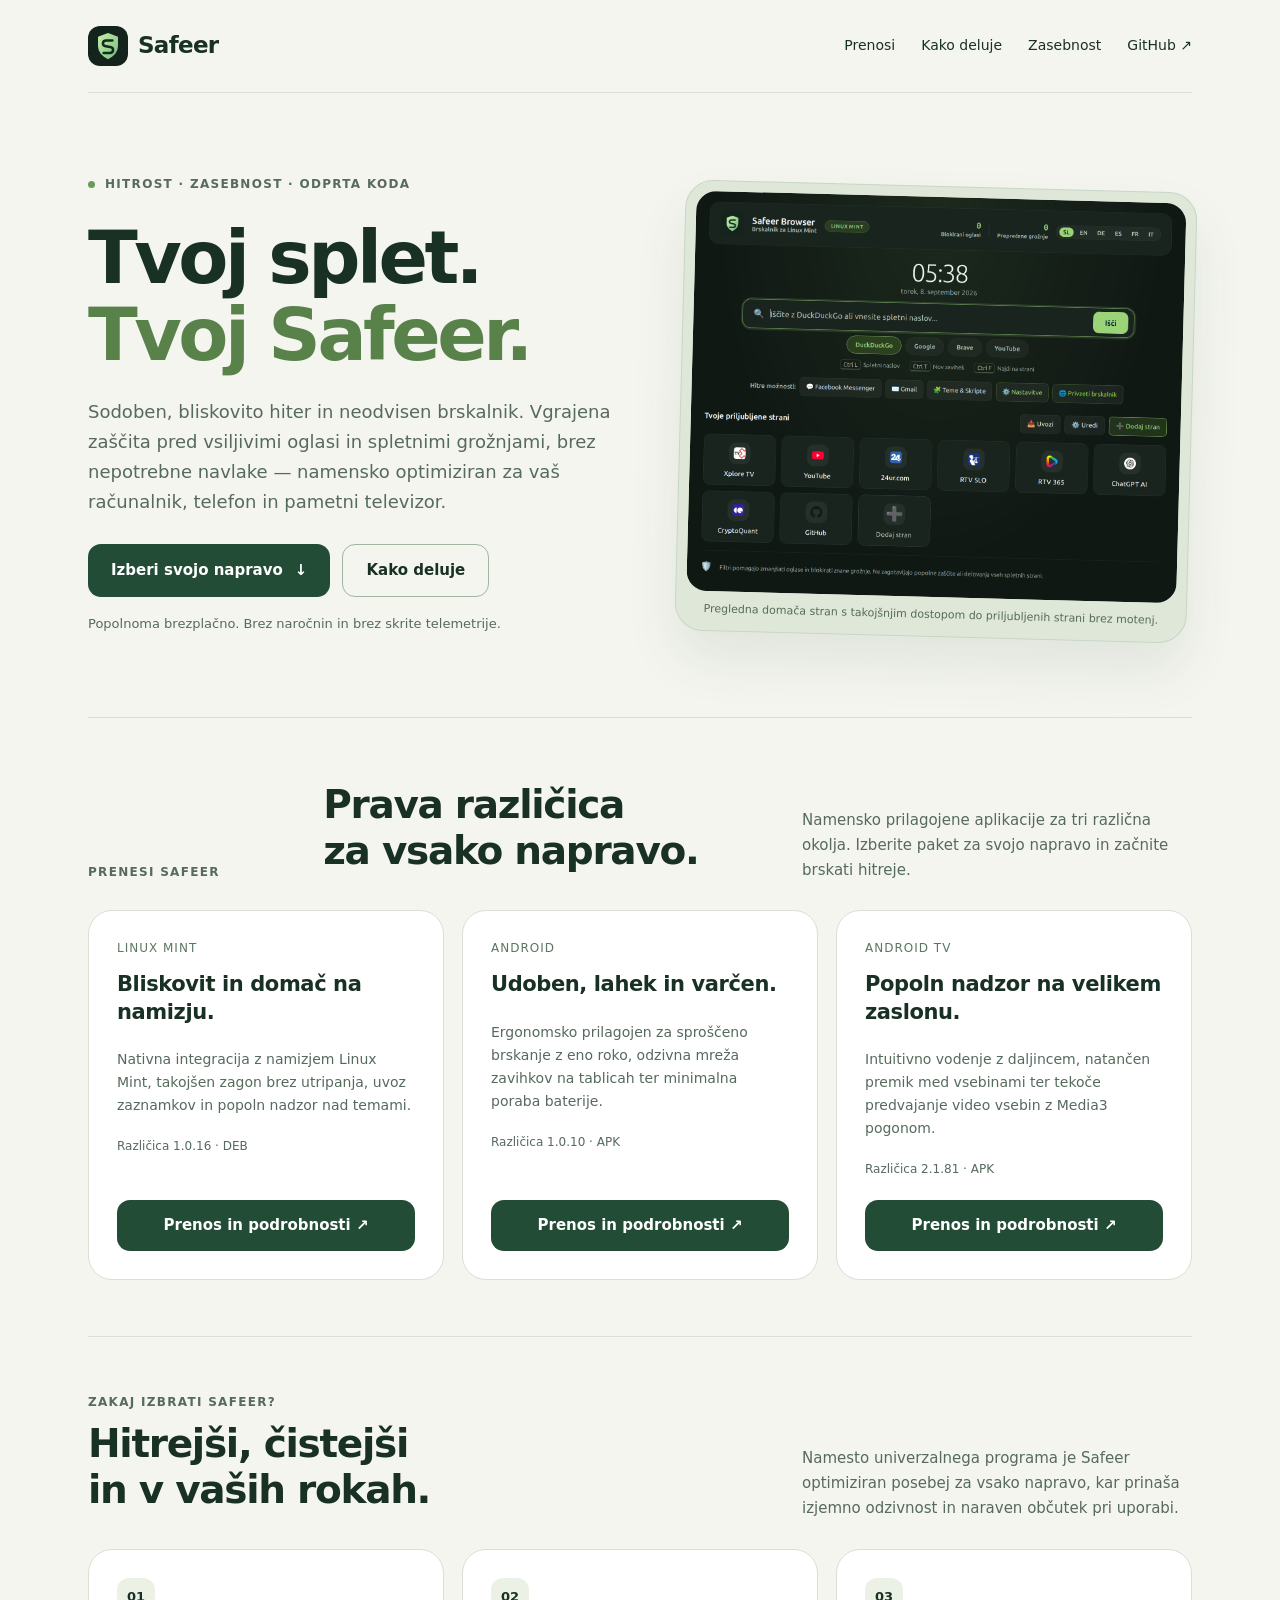
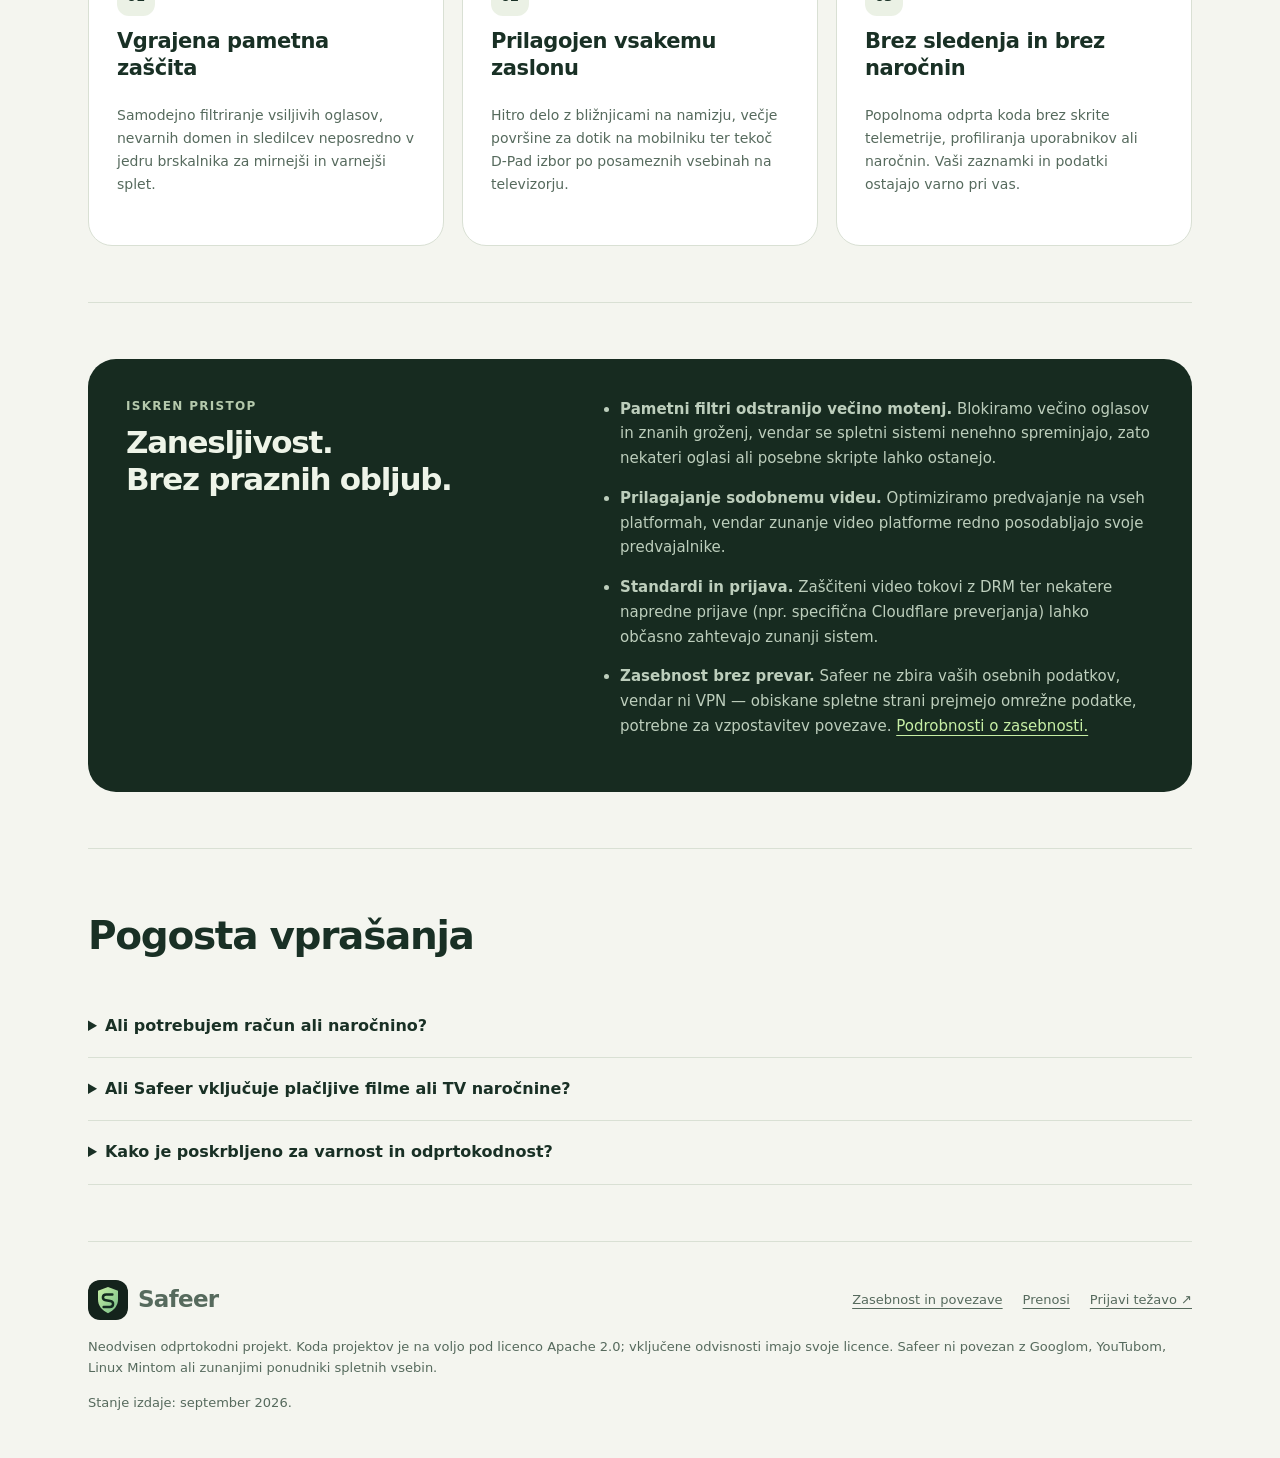
==== commit ed3d17fd: "feat(web): emphasize browser strengths and remove prenova phrasing" ====
--- a/index.html
+++ b/index.html
@@ -1,4 +1 @@
-<!doctype html><html lang="sl"><head><meta charset="utf-8"><meta name="viewport" content="width=device-width,initial-scale=1"><title>Tvoj splet. Tvoj Safeer. · Safeer</title><meta name="description" content="Safeer: brskalnik za Linux Mint, Android in Android TV. Prenosi, izvorna koda in odkrito opisane omejitve."><link rel="icon" type="image/svg+xml" href="assets/safeer-mark.svg"><link rel="stylesheet" href="css/refresh.css"></head><body><div class="wrap"><nav class="nav" aria-label="Glavna navigacija"><a class="brand" href="index.html"><img src="assets/safeer-mark.svg" alt="">Safeer</a><div class="nav-links"><a href="index.html#downloads">Prenosi</a><a href="index.html#limits">Kaj pričakovati</a><a href="privacy.html">Zasebnost</a><a class="optional" href="https://github.com/memelandfaner/-safeer-browser">GitHub ↗</a></div></nav><main><section class="hero"><div><div class="eyebrow"><span class="dot"></span>Neodvisen brskalnik · V razvoju</div><h1>Tvoj splet.<br><em>Tvoj Safeer.</em></h1><p class="lead">Prostor za tvoje priljubljene strani. Pregleden vmesnik, filtri oglasov in izvorna koda, ki jo lahko pregledaš — na računalniku, telefonu ali televizorju.</p><div class="actions"><a class="btn" href="#downloads">Izberi svojo napravo <span>↓</span></a><a class="btn secondary" href="#limits">Kaj lahko pričakuješ</a></div><p class="small">Prenosi brez plačila. Brez naročnine na Safeer.</p></div><figure class="showcase"><img src="assets/home-preview.png" alt="Prenovljena domača stran Safeerja z iskalnim poljem in priljubljenimi stranmi"><figcaption>Dejanski prikaz domače strani Linux različice s privzetimi bližnjicami.</figcaption></figure></section>
-<section class="section" id="downloads"><div class="section-head"><div class="eyebrow">Prenesi Safeer</div><h2>Prava različica<br>za tvojo napravo.</h2><p>Samostojne aplikacije za tri okolja. Pred namestitvijo preberi zahteve in stanje preverjanja.</p></div><div class="grid"><article class="card"><span class="platform">Linux Mint</span><h3>Tvoj prostor na namizju.</h3><p>Namizni brskalnik z zavihki, uvozom zaznamkov in nastavljivim videzom. Paket DEB za Linux Mint in združljiva okolja.</p><span class="version">Različica 1.0.16 · DEB</span><a class="btn" href="linux/">Prenos in podrobnosti ↗</a></article><article class="card"><span class="platform">Android</span><h3>Za vsakdan na poti.</h3><p>Večje površine za dotik in prilagodljiva mreža zavihkov. Isti APK za telefon in tablico z Androidom 9 ali novejšim.</p><span class="version">Različica 1.0.10 · APK</span><a class="btn" href="android/">Prenos in podrobnosti ↗</a></article><article class="card"><span class="platform">Android TV</span><h3>Za velik zaslon.</h3><p>Vmesnik za daljinec, zaznamki in podpora za izbrane načine predvajanja z Media3. Android TV 9 ali novejši.</p><span class="version">Različica 2.1.81 · APK</span><a class="btn" href="tv/">Prenos in podrobnosti ↗</a></article></div></section><section class="section"><div class="section-head"><div><div class="eyebrow">Manj navlake. Več prostora.</div><h2>Znane stvari,<br>urejene po tvoje.</h2></div><p>Ta prenova se osredotoča na berljivost in upravljanje. Ne oglašujemo izmišljenih prihrankov ali rezultatov meritev.</p></div><div class="grid"><article class="card"><span class="number">01</span><h3>Tvoje bližnjice</h3><p>Dodaj in uredi priljubljene strani. Nova podoba daje prednost naslovu, iskanju in vsebini.</p></article><article class="card"><span class="number">02</span><h3>Dotik ali daljinec</h3><p>Telefon ima večje gumbe, tablica več stolpcev zavihkov, TV pa jasnejšo označitev izbrane vsebine.</p></article><article class="card"><span class="number">03</span><h3>Koda na vpogled</h3><p>Vsaka platforma ima svoj javni repozitorij. Spremembe in prijavljene težave lahko preveriš na GitHubu.</p></article></div></section>
-<section class="section" id="limits"><div class="dark-panel"><div><div class="eyebrow" style="color:#b5c9ac">Odkrito o omejitvah</div><h2>Brskalnik.<br>Ne obljuba popolnosti.</h2></div><ul><li><strong>Filtri ne ustavijo vsega.</strong> Blokiranje oglasov in znanih groženj lahko zgreši zahtevo ali pomotoma moti delovanje strani.</li><li><strong>YouTube se spreminja.</strong> Ne zagotavljamo predvajanja brez oglasov, takojšnjega zagona ali odsotnosti napak. Obvestila in zakasnitve so še mogoči.</li><li><strong>Prijave niso povsod enake.</strong> Nekatere storitve, preverjanja Cloudflare in vsebine z DRM lahko zahtevajo drug podprt brskalnik.</li><li><strong>To ni VPN in ne zagotavlja anonimnosti.</strong> Obiskane strani in uporabljene omrežne storitve prejmejo podatke, potrebne za povezavo. <a href="privacy.html">Preberi več.</a></li></ul></div></section>
-<section class="section"><div class="section-head"><h2>Preden začneš.</h2></div><details><summary>Ali potrebujem račun ali naročnino?</summary><p>Za prenos in uporabo Safeerja ne potrebuješ naročnine na Safeer. Spletne storitve, ki jih obiščeš, imajo svoje račune, naročnine in pogoje.</p></details><details><summary>Ali Safeer vključuje filme, TV programe ali plačljive vsebine?</summary><p>Ne. Bližnjice odpirajo spletne strani. Safeer ne podeli dostopa do plačljivih vsebin in ne vključuje naročnine na TV ponudnika. Uporabljaj vsebine, do katerih imaš pravico dostopati.</p></details><details><summary>Kako prijavim težavo?</summary><p>Na strani svoje platforme odpri povezavo do izvorne kode in ustvari prijavo težave. Napiši različico, napravo in korake. Ne objavljaj gesel, piškotkov, prijavnih povezav ali žetonov.</p></details></section></main><footer><div class="footer-top"><a class="brand" href="index.html"><img src="assets/safeer-mark.svg" alt="">Safeer</a><div class="footer-links"><a href="privacy.html">Zasebnost in povezave</a><a href="index.html#downloads">Prenosi</a><a href="https://github.com/memelandfaner/-safeer-browser/issues">Prijavi težavo ↗</a></div></div><p>Neodvisen projekt v razvoju. Izvorna koda projektov je na voljo pod licenco Apache 2.0; vključene odvisnosti imajo svoje licence. Safeer ni povezan z Googlom, YouTubom, Linux Mintom ali ponudniki spletnih vsebin.</p><p>Podatki o tej izdaji: 8. september 2026. Navedene funkcije niso jamstvo za delovanje vseh spletnih strani.</p></footer></div></body></html>+<!doctype html><html lang="sl"><head><meta charset="utf-8"><meta name="viewport" content="width=device-width,initial-scale=1"><title>Tvoj splet. Tvoj Safeer. · Safeer</title><meta name="description" content="Safeer: sodoben, bliskovito hiter in neodvisen spletni brskalnik za Linux Mint, Android in Android TV. Zanesljiva zaščita in odprta koda."><link rel="icon" type="image/svg+xml" href="assets/safeer-mark.svg"><link rel="stylesheet" href="css/refresh.css"></head><body><div class="wrap"><nav class="nav" aria-label="Glavna navigacija"><a class="brand" href="index.html"><img src="assets/safeer-mark.svg" alt="">Safeer</a><div class="nav-links"><a href="index.html#downloads">Prenosi</a><a href="index.html#limits">Kako deluje</a><a href="privacy.html">Zasebnost</a><a class="optional" href="https://github.com/memelandfaner/-safeer-browser">GitHub ↗</a></div></nav><main><section class="hero"><div><div class="eyebrow"><span class="dot"></span>Hitrost · Zasebnost · Odprta koda</div><h1>Tvoj splet.<br><em>Tvoj Safeer.</em></h1><p class="lead">Sodoben, bliskovito hiter in neodvisen brskalnik. Vgrajena zaščita pred vsiljivimi oglasi in spletnimi grožnjami, brez nepotrebne navlake — namensko optimiziran za vaš računalnik, telefon in pametni televizor.</p><div class="actions"><a class="btn" href="#downloads">Izberi svojo napravo <span>↓</span></a><a class="btn secondary" href="#limits">Kako deluje</a></div><p class="small">Popolnoma brezplačno. Brez naročnin in brez skrite telemetrije.</p></div><figure class="showcase"><img src="assets/home-preview.png" alt="Domača stran Safeerja z iskalnim poljem in priljubljenimi stranmi"><figcaption>Pregledna domača stran s takojšnjim dostopom do priljubljenih strani brez motenj.</figcaption></figure></section><section class="section" id="downloads"><div class="section-head"><div class="eyebrow">Prenesi Safeer</div><h2>Prava različica<br>za vsako napravo.</h2><p>Namensko prilagojene aplikacije za tri različna okolja. Izberite paket za svojo napravo in začnite brskati hitreje.</p></div><div class="grid"><article class="card"><span class="platform">Linux Mint</span><h3>Bliskovit in domač na namizju.</h3><p>Nativna integracija z namizjem Linux Mint, takojšen zagon brez utripanja, uvoz zaznamkov in popoln nadzor nad temami.</p><span class="version">Različica 1.0.16 · DEB</span><a class="btn" href="linux/">Prenos in podrobnosti ↗</a></article><article class="card"><span class="platform">Android</span><h3>Udoben, lahek in varčen.</h3><p>Ergonomsko prilagojen za sproščeno brskanje z eno roko, odzivna mreža zavihkov na tablicah ter minimalna poraba baterije.</p><span class="version">Različica 1.0.10 · APK</span><a class="btn" href="android/">Prenos in podrobnosti ↗</a></article><article class="card"><span class="platform">Android TV</span><h3>Popoln nadzor na velikem zaslonu.</h3><p>Intuitivno vodenje z daljincem, natančen premik med vsebinami ter tekoče predvajanje video vsebin z Media3 pogonom.</p><span class="version">Različica 2.1.81 · APK</span><a class="btn" href="tv/">Prenos in podrobnosti ↗</a></article></div></section><section class="section"><div class="section-head"><div><div class="eyebrow">Zakaj izbrati Safeer?</div><h2>Hitrejši, čistejši<br>in v vaših rokah.</h2></div><p>Namesto univerzalnega programa je Safeer optimiziran posebej za vsako napravo, kar prinaša izjemno odzivnost in naraven občutek pri uporabi.</p></div><div class="grid"><article class="card"><span class="number">01</span><h3>Vgrajena pametna zaščita</h3><p>Samodejno filtriranje vsiljivih oglasov, nevarnih domen in sledilcev neposredno v jedru brskalnika za mirnejši in varnejši splet.</p></article><article class="card"><span class="number">02</span><h3>Prilagojen vsakemu zaslonu</h3><p>Hitro delo z bližnjicami na namizju, večje površine za dotik na mobilniku ter tekoč D-Pad izbor po posameznih vsebinah na televizorju.</p></article><article class="card"><span class="number">03</span><h3>Brez sledenja in brez naročnin</h3><p>Popolnoma odprta koda brez skrite telemetrije, profiliranja uporabnikov ali naročnin. Vaši zaznamki in podatki ostajajo varno pri vas.</p></article></div></section><section class="section" id="limits"><div class="dark-panel"><div><div class="eyebrow" style="color:#b5c9ac">Iskren pristop</div><h2>Zanesljivost.<br>Brez praznih obljub.</h2></div><ul><li><strong>Pametni filtri odstranijo večino motenj.</strong> Blokiramo večino oglasov in znanih groženj, vendar se spletni sistemi nenehno spreminjajo, zato nekateri oglasi ali posebne skripte lahko ostanejo.</li><li><strong>Prilagajanje sodobnemu videu.</strong> Optimiziramo predvajanje na vseh platformah, vendar zunanje video platforme redno posodabljajo svoje predvajalnike.</li><li><strong>Standardi in prijava.</strong> Zaščiteni video tokovi z DRM ter nekatere napredne prijave (npr. specifična Cloudflare preverjanja) lahko občasno zahtevajo zunanji sistem.</li><li><strong>Zasebnost brez prevar.</strong> Safeer ne zbira vaših osebnih podatkov, vendar ni VPN — obiskane spletne strani prejmejo omrežne podatke, potrebne za vzpostavitev povezave. <a href="privacy.html">Podrobnosti o zasebnosti.</a></li></ul></div></section><section class="section"><div class="section-head"><h2>Pogosta vprašanja</h2></div><details><summary>Ali potrebujem račun ali naročnino?</summary><p>Za prenos in uporabo Safeerja ne potrebujete nobenega računa ali naročnine. Vse funkcije brskalnika so brezplačne in odprtokodne.</p></details><details><summary>Ali Safeer vključuje plačljive filme ali TV naročnine?</summary><p>Ne. Safeer je spletni brskalnik, ki odpira spletne strani. Ne omogoča neavtoriziranega dostopa do plačljivih vsebin in ne nadomešča naročnin na TV ponudnike.</p></details><details><summary>Kako je poskrbljeno za varnost in odprtokodnost?</summary><p>Vsaka platforma ima svoj javni repozitorij na GitHubu, kjer lahko preverite izvorno kodo, predlagate izboljšave ali prijavite napako.</p></details></section></main><footer><div class="footer-top"><a class="brand" href="index.html"><img src="assets/safeer-mark.svg" alt="">Safeer</a><div class="footer-links"><a href="privacy.html">Zasebnost in povezave</a><a href="index.html#downloads">Prenosi</a><a href="https://github.com/memelandfaner/-safeer-browser/issues">Prijavi težavo ↗</a></div></div><p>Neodvisen odprtokodni projekt. Koda projektov je na voljo pod licenco Apache 2.0; vključene odvisnosti imajo svoje licence. Safeer ni povezan z Googlom, YouTubom, Linux Mintom ali zunanjimi ponudniki spletnih vsebin.</p><p>Stanje izdaje: september 2026.</p></footer></div></body></html>
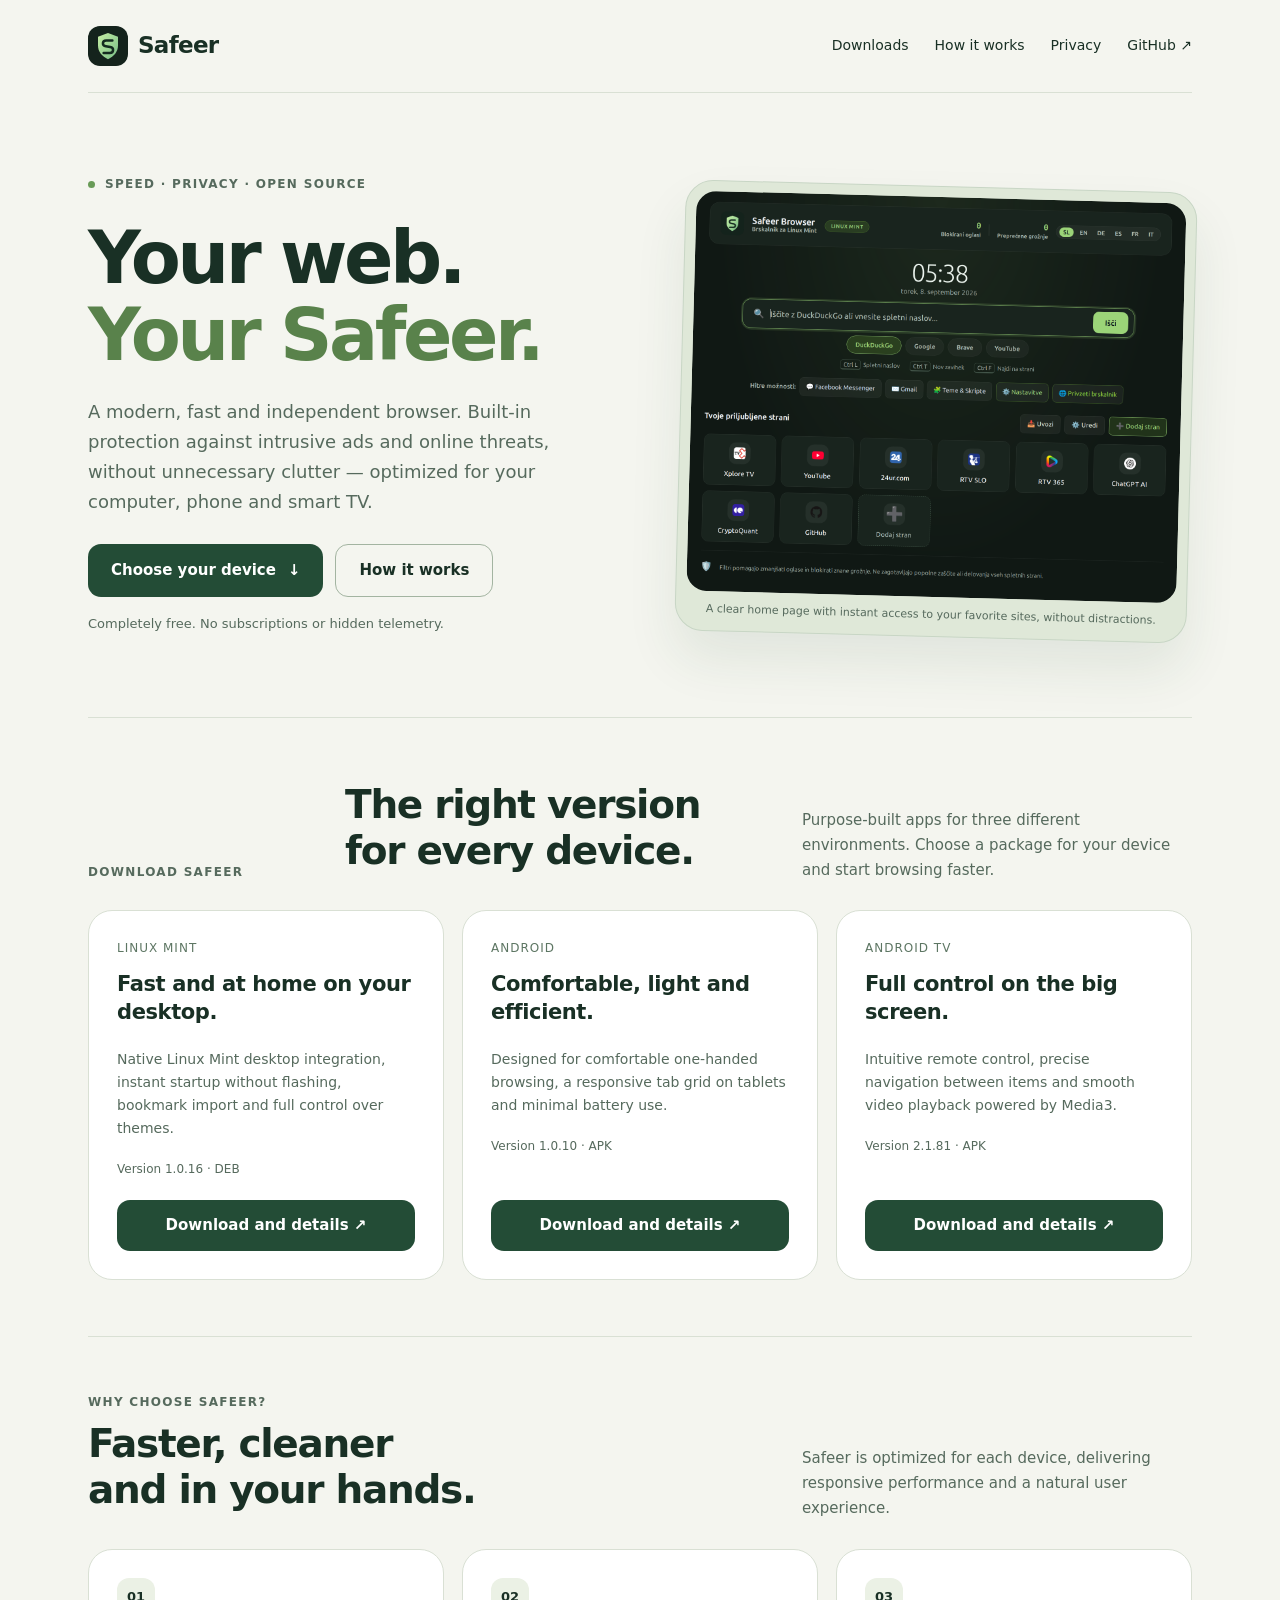
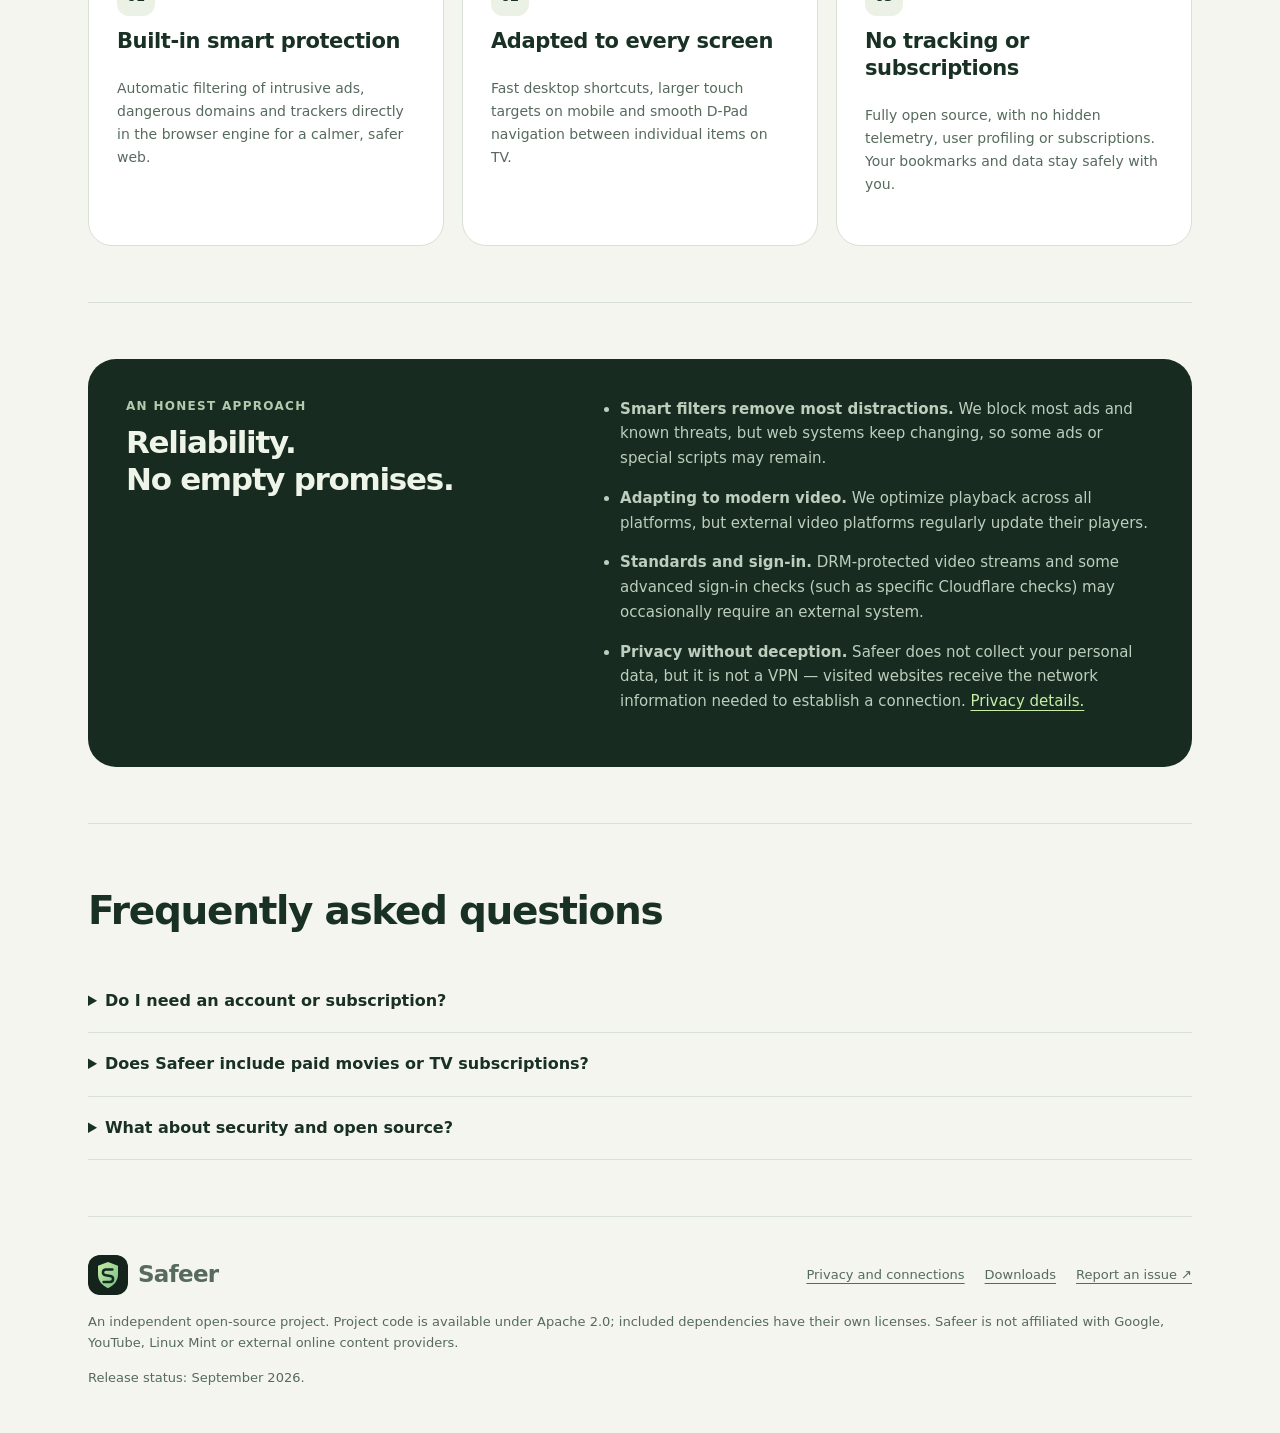
==== commit 28260d03: "feat(web): detect Slovenian browser language with English fallback" ====
--- a/index.html
+++ b/index.html
@@ -1 +1,2 @@
-<!doctype html><html lang="sl"><head><meta charset="utf-8"><meta name="viewport" content="width=device-width,initial-scale=1"><title>Tvoj splet. Tvoj Safeer. · Safeer</title><meta name="description" content="Safeer: sodoben, bliskovito hiter in neodvisen spletni brskalnik za Linux Mint, Android in Android TV. Zanesljiva zaščita in odprta koda."><link rel="icon" type="image/svg+xml" href="assets/safeer-mark.svg"><link rel="stylesheet" href="css/refresh.css"></head><body><div class="wrap"><nav class="nav" aria-label="Glavna navigacija"><a class="brand" href="index.html"><img src="assets/safeer-mark.svg" alt="">Safeer</a><div class="nav-links"><a href="index.html#downloads">Prenosi</a><a href="index.html#limits">Kako deluje</a><a href="privacy.html">Zasebnost</a><a class="optional" href="https://github.com/memelandfaner/-safeer-browser">GitHub ↗</a></div></nav><main><section class="hero"><div><div class="eyebrow"><span class="dot"></span>Hitrost · Zasebnost · Odprta koda</div><h1>Tvoj splet.<br><em>Tvoj Safeer.</em></h1><p class="lead">Sodoben, bliskovito hiter in neodvisen brskalnik. Vgrajena zaščita pred vsiljivimi oglasi in spletnimi grožnjami, brez nepotrebne navlake — namensko optimiziran za vaš računalnik, telefon in pametni televizor.</p><div class="actions"><a class="btn" href="#downloads">Izberi svojo napravo <span>↓</span></a><a class="btn secondary" href="#limits">Kako deluje</a></div><p class="small">Popolnoma brezplačno. Brez naročnin in brez skrite telemetrije.</p></div><figure class="showcase"><img src="assets/home-preview.png" alt="Domača stran Safeerja z iskalnim poljem in priljubljenimi stranmi"><figcaption>Pregledna domača stran s takojšnjim dostopom do priljubljenih strani brez motenj.</figcaption></figure></section><section class="section" id="downloads"><div class="section-head"><div class="eyebrow">Prenesi Safeer</div><h2>Prava različica<br>za vsako napravo.</h2><p>Namensko prilagojene aplikacije za tri različna okolja. Izberite paket za svojo napravo in začnite brskati hitreje.</p></div><div class="grid"><article class="card"><span class="platform">Linux Mint</span><h3>Bliskovit in domač na namizju.</h3><p>Nativna integracija z namizjem Linux Mint, takojšen zagon brez utripanja, uvoz zaznamkov in popoln nadzor nad temami.</p><span class="version">Različica 1.0.16 · DEB</span><a class="btn" href="linux/">Prenos in podrobnosti ↗</a></article><article class="card"><span class="platform">Android</span><h3>Udoben, lahek in varčen.</h3><p>Ergonomsko prilagojen za sproščeno brskanje z eno roko, odzivna mreža zavihkov na tablicah ter minimalna poraba baterije.</p><span class="version">Različica 1.0.10 · APK</span><a class="btn" href="android/">Prenos in podrobnosti ↗</a></article><article class="card"><span class="platform">Android TV</span><h3>Popoln nadzor na velikem zaslonu.</h3><p>Intuitivno vodenje z daljincem, natančen premik med vsebinami ter tekoče predvajanje video vsebin z Media3 pogonom.</p><span class="version">Različica 2.1.81 · APK</span><a class="btn" href="tv/">Prenos in podrobnosti ↗</a></article></div></section><section class="section"><div class="section-head"><div><div class="eyebrow">Zakaj izbrati Safeer?</div><h2>Hitrejši, čistejši<br>in v vaših rokah.</h2></div><p>Namesto univerzalnega programa je Safeer optimiziran posebej za vsako napravo, kar prinaša izjemno odzivnost in naraven občutek pri uporabi.</p></div><div class="grid"><article class="card"><span class="number">01</span><h3>Vgrajena pametna zaščita</h3><p>Samodejno filtriranje vsiljivih oglasov, nevarnih domen in sledilcev neposredno v jedru brskalnika za mirnejši in varnejši splet.</p></article><article class="card"><span class="number">02</span><h3>Prilagojen vsakemu zaslonu</h3><p>Hitro delo z bližnjicami na namizju, večje površine za dotik na mobilniku ter tekoč D-Pad izbor po posameznih vsebinah na televizorju.</p></article><article class="card"><span class="number">03</span><h3>Brez sledenja in brez naročnin</h3><p>Popolnoma odprta koda brez skrite telemetrije, profiliranja uporabnikov ali naročnin. Vaši zaznamki in podatki ostajajo varno pri vas.</p></article></div></section><section class="section" id="limits"><div class="dark-panel"><div><div class="eyebrow" style="color:#b5c9ac">Iskren pristop</div><h2>Zanesljivost.<br>Brez praznih obljub.</h2></div><ul><li><strong>Pametni filtri odstranijo večino motenj.</strong> Blokiramo večino oglasov in znanih groženj, vendar se spletni sistemi nenehno spreminjajo, zato nekateri oglasi ali posebne skripte lahko ostanejo.</li><li><strong>Prilagajanje sodobnemu videu.</strong> Optimiziramo predvajanje na vseh platformah, vendar zunanje video platforme redno posodabljajo svoje predvajalnike.</li><li><strong>Standardi in prijava.</strong> Zaščiteni video tokovi z DRM ter nekatere napredne prijave (npr. specifična Cloudflare preverjanja) lahko občasno zahtevajo zunanji sistem.</li><li><strong>Zasebnost brez prevar.</strong> Safeer ne zbira vaših osebnih podatkov, vendar ni VPN — obiskane spletne strani prejmejo omrežne podatke, potrebne za vzpostavitev povezave. <a href="privacy.html">Podrobnosti o zasebnosti.</a></li></ul></div></section><section class="section"><div class="section-head"><h2>Pogosta vprašanja</h2></div><details><summary>Ali potrebujem račun ali naročnino?</summary><p>Za prenos in uporabo Safeerja ne potrebujete nobenega računa ali naročnine. Vse funkcije brskalnika so brezplačne in odprtokodne.</p></details><details><summary>Ali Safeer vključuje plačljive filme ali TV naročnine?</summary><p>Ne. Safeer je spletni brskalnik, ki odpira spletne strani. Ne omogoča neavtoriziranega dostopa do plačljivih vsebin in ne nadomešča naročnin na TV ponudnike.</p></details><details><summary>Kako je poskrbljeno za varnost in odprtokodnost?</summary><p>Vsaka platforma ima svoj javni repozitorij na GitHubu, kjer lahko preverite izvorno kodo, predlagate izboljšave ali prijavite napako.</p></details></section></main><footer><div class="footer-top"><a class="brand" href="index.html"><img src="assets/safeer-mark.svg" alt="">Safeer</a><div class="footer-links"><a href="privacy.html">Zasebnost in povezave</a><a href="index.html#downloads">Prenosi</a><a href="https://github.com/memelandfaner/-safeer-browser/issues">Prijavi težavo ↗</a></div></div><p>Neodvisen odprtokodni projekt. Koda projektov je na voljo pod licenco Apache 2.0; vključene odvisnosti imajo svoje licence. Safeer ni povezan z Googlom, YouTubom, Linux Mintom ali zunanjimi ponudniki spletnih vsebin.</p><p>Stanje izdaje: september 2026.</p></footer></div></body></html>+<!DOCTYPE html>
+<html lang="en"><head><meta charset="utf-8"/><meta content="width=device-width,initial-scale=1" name="viewport"/><title>Your web. Your Safeer. · Safeer</title><meta content="Safeer: a modern, fast and independent web browser for Linux Mint, Android and Android TV. Reliable protection and open source." name="description"/><link href="assets/safeer-mark.svg" rel="icon" type="image/svg+xml"/><link href="css/refresh.css" rel="stylesheet"/></head><body><div class="wrap"><nav aria-label="Main navigation" class="nav"><a class="brand" href="index.html"><img alt="" src="assets/safeer-mark.svg"/>Safeer</a><div class="nav-links"><a href="index.html#downloads">Downloads</a><a href="index.html#limits">How it works</a><a href="privacy.html">Privacy</a><a class="optional" href="https://github.com/memelandfaner/-safeer-browser">GitHub ↗</a></div></nav><main><section class="hero"><div><div class="eyebrow"><span class="dot"></span>Speed · Privacy · Open source</div><h1>Your web.<br/><em>Your Safeer.</em></h1><p class="lead">A modern, fast and independent browser. Built-in protection against intrusive ads and online threats, without unnecessary clutter — optimized for your computer, phone and smart TV.</p><div class="actions"><a class="btn" href="#downloads">Choose your device <span>↓</span></a><a class="btn secondary" href="#limits">How it works</a></div><p class="small">Completely free. No subscriptions or hidden telemetry.</p></div><figure class="showcase"><img alt="Safeer home page with a search field and favorite sites" src="assets/home-preview.png"/><figcaption>A clear home page with instant access to your favorite sites, without distractions.</figcaption></figure></section><section class="section" id="downloads"><div class="section-head"><div class="eyebrow">Download Safeer</div><h2>The right version<br/>for every device.</h2><p>Purpose-built apps for three different environments. Choose a package for your device and start browsing faster.</p></div><div class="grid"><article class="card"><span class="platform">Linux Mint</span><h3>Fast and at home on your desktop.</h3><p>Native Linux Mint desktop integration, instant startup without flashing, bookmark import and full control over themes.</p><span class="version">Version 1.0.16 · DEB</span><a class="btn" href="linux/">Download and details ↗</a></article><article class="card"><span class="platform">Android</span><h3>Comfortable, light and efficient.</h3><p>Designed for comfortable one-handed browsing, a responsive tab grid on tablets and minimal battery use.</p><span class="version">Version 1.0.10 · APK</span><a class="btn" href="android/">Download and details ↗</a></article><article class="card"><span class="platform">Android TV</span><h3>Full control on the big screen.</h3><p>Intuitive remote control, precise navigation between items and smooth video playback powered by Media3.</p><span class="version">Version 2.1.81 · APK</span><a class="btn" href="tv/">Download and details ↗</a></article></div></section><section class="section"><div class="section-head"><div><div class="eyebrow">Why choose Safeer?</div><h2>Faster, cleaner<br/>and in your hands.</h2></div><p>Safeer is optimized for each device, delivering responsive performance and a natural user experience.</p></div><div class="grid"><article class="card"><span class="number">01</span><h3>Built-in smart protection</h3><p>Automatic filtering of intrusive ads, dangerous domains and trackers directly in the browser engine for a calmer, safer web.</p></article><article class="card"><span class="number">02</span><h3>Adapted to every screen</h3><p>Fast desktop shortcuts, larger touch targets on mobile and smooth D-Pad navigation between individual items on TV.</p></article><article class="card"><span class="number">03</span><h3>No tracking or subscriptions</h3><p>Fully open source, with no hidden telemetry, user profiling or subscriptions. Your bookmarks and data stay safely with you.</p></article></div></section><section class="section" id="limits"><div class="dark-panel"><div><div class="eyebrow" style="color:#b5c9ac">An honest approach</div><h2>Reliability.<br/>No empty promises.</h2></div><ul><li><strong>Smart filters remove most distractions.</strong> We block most ads and known threats, but web systems keep changing, so some ads or special scripts may remain.</li><li><strong>Adapting to modern video.</strong> We optimize playback across all platforms, but external video platforms regularly update their players.</li><li><strong>Standards and sign-in.</strong> DRM-protected video streams and some advanced sign-in checks (such as specific Cloudflare checks) may occasionally require an external system.</li><li><strong>Privacy without deception.</strong> Safeer does not collect your personal data, but it is not a VPN — visited websites receive the network information needed to establish a connection. <a href="privacy.html">Privacy details.</a></li></ul></div></section><section class="section"><div class="section-head"><h2>Frequently asked questions</h2></div><details><summary>Do I need an account or subscription?</summary><p>You do not need an account or subscription to download and use Safeer. All browser features are free and open source.</p></details><details><summary>Does Safeer include paid movies or TV subscriptions?</summary><p>No. Safeer is a web browser that opens websites. It does not provide unauthorized access to paid content or replace TV provider subscriptions.</p></details><details><summary>What about security and open source?</summary><p>Each platform has a public GitHub repository where you can inspect the source code, suggest improvements or report a bug.</p></details></section></main><footer><div class="footer-top"><a class="brand" href="index.html"><img alt="" src="assets/safeer-mark.svg"/>Safeer</a><div class="footer-links"><a href="privacy.html">Privacy and connections</a><a href="index.html#downloads">Downloads</a><a href="https://github.com/memelandfaner/-safeer-browser/issues">Report an issue ↗</a></div></div><p>An independent open-source project. Project code is available under Apache 2.0; included dependencies have their own licenses. Safeer is not affiliated with Google, YouTube, Linux Mint or external online content providers.</p><p>Release status: September 2026.</p></footer></div><script src="js/language.js"></script></body></html>
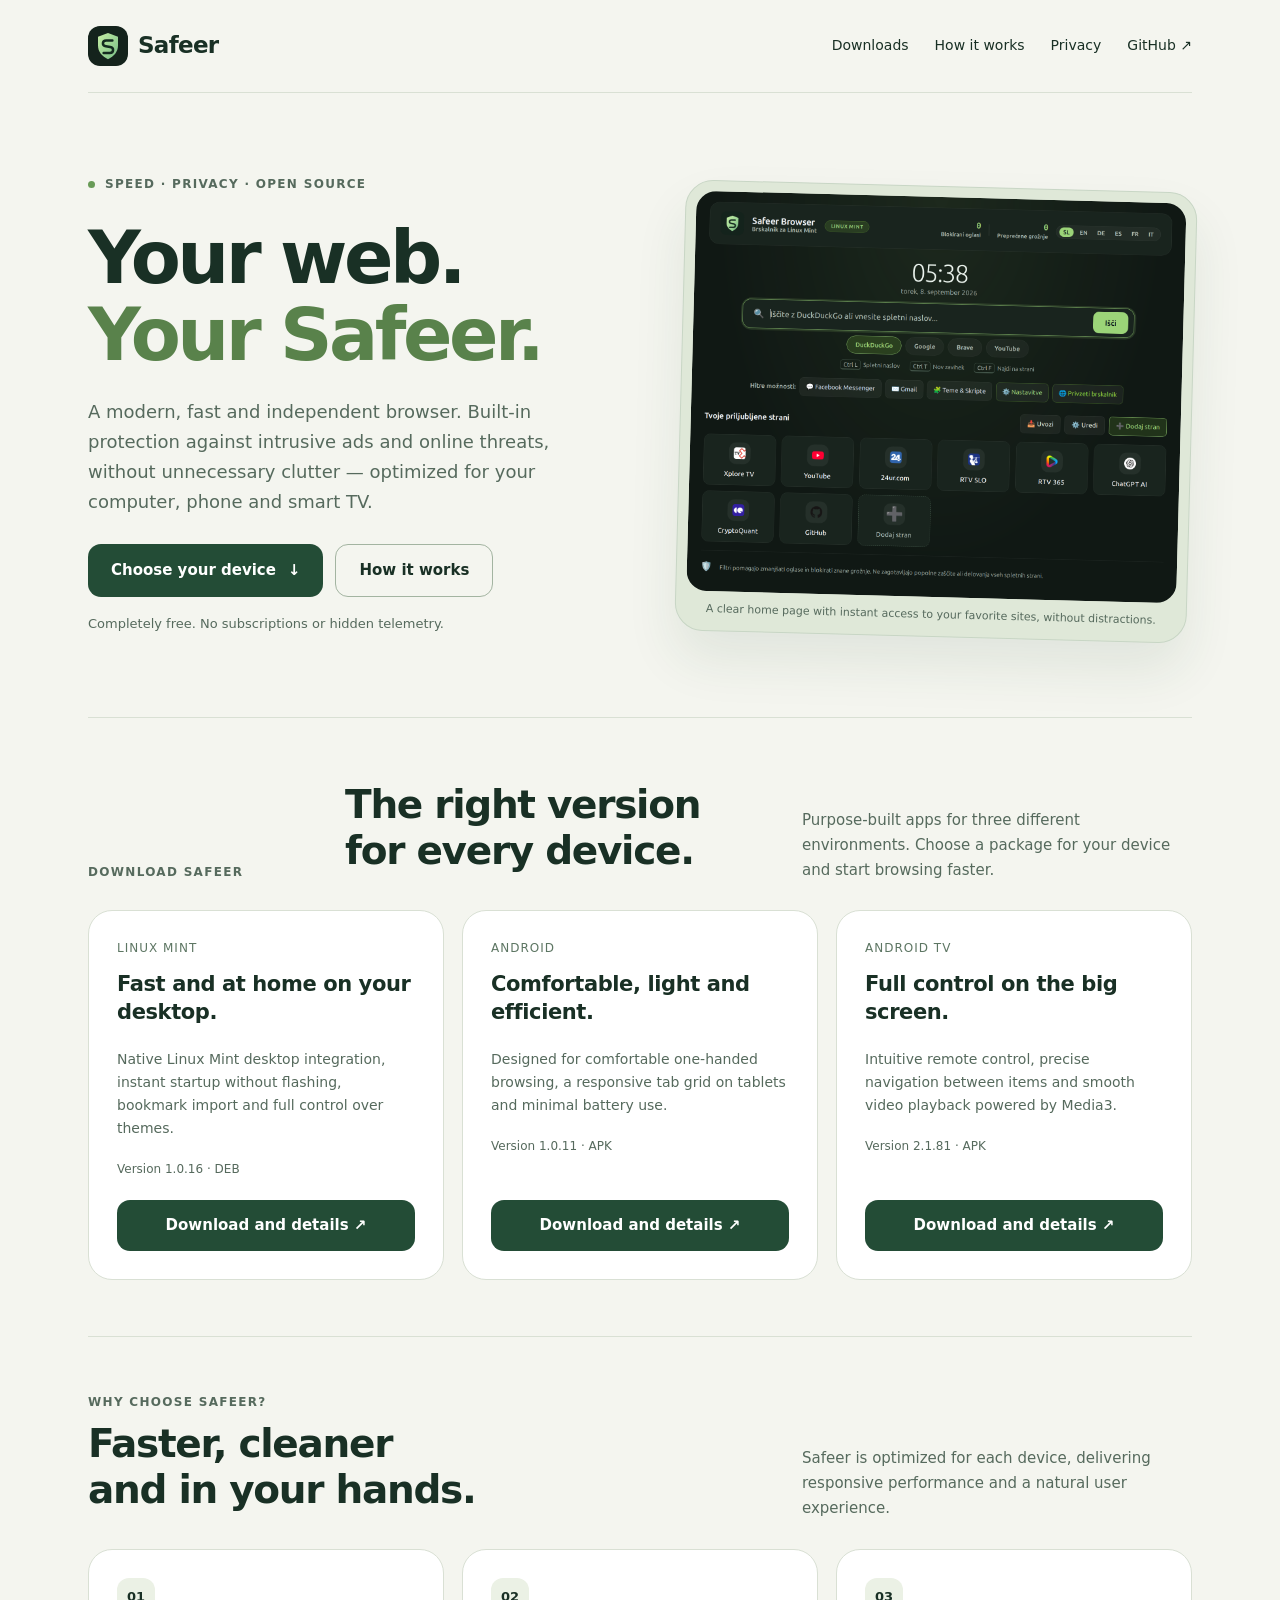
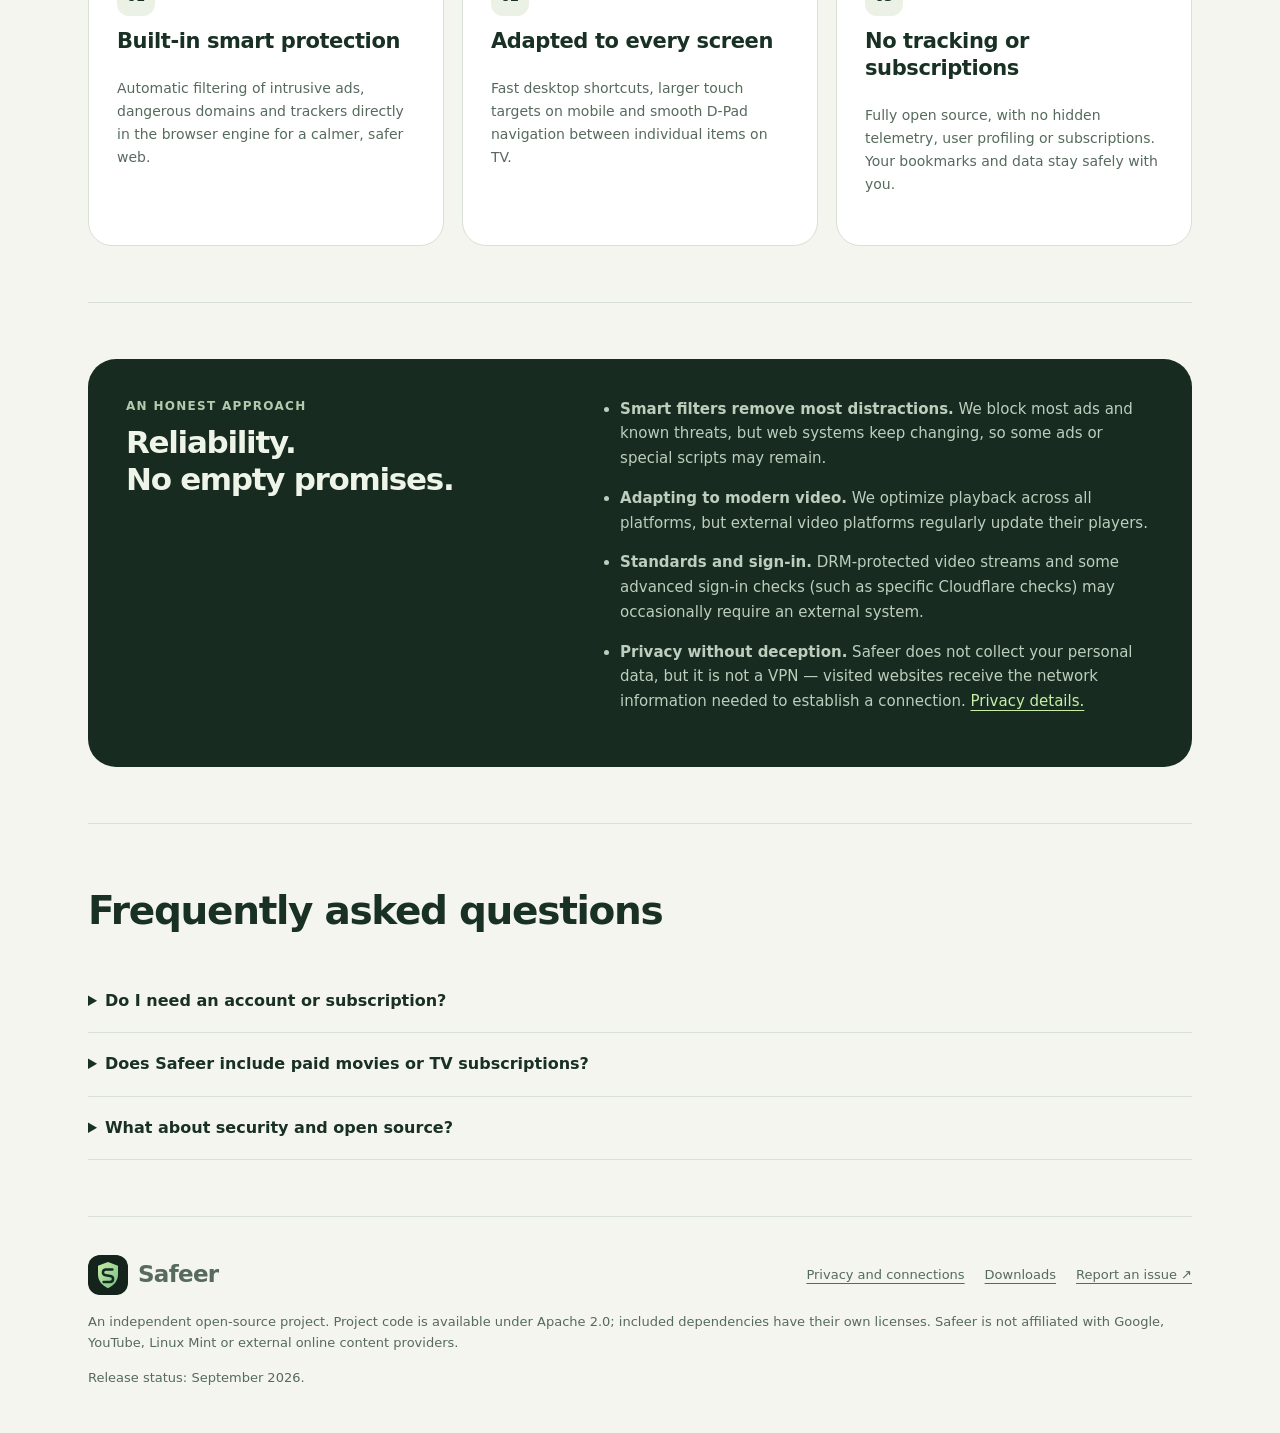
==== commit eacda98b: "release(web): publish Safeer Mobile 1.0.11 with system bar fix" ====
--- a/index.html
+++ b/index.html
@@ -1,2 +1,2 @@
 <!DOCTYPE html>
-<html lang="en"><head><meta charset="utf-8"/><meta content="width=device-width,initial-scale=1" name="viewport"/><title>Your web. Your Safeer. · Safeer</title><meta content="Safeer: a modern, fast and independent web browser for Linux Mint, Android and Android TV. Reliable protection and open source." name="description"/><link href="assets/safeer-mark.svg" rel="icon" type="image/svg+xml"/><link href="css/refresh.css" rel="stylesheet"/></head><body><div class="wrap"><nav aria-label="Main navigation" class="nav"><a class="brand" href="index.html"><img alt="" src="assets/safeer-mark.svg"/>Safeer</a><div class="nav-links"><a href="index.html#downloads">Downloads</a><a href="index.html#limits">How it works</a><a href="privacy.html">Privacy</a><a class="optional" href="https://github.com/memelandfaner/-safeer-browser">GitHub ↗</a></div></nav><main><section class="hero"><div><div class="eyebrow"><span class="dot"></span>Speed · Privacy · Open source</div><h1>Your web.<br/><em>Your Safeer.</em></h1><p class="lead">A modern, fast and independent browser. Built-in protection against intrusive ads and online threats, without unnecessary clutter — optimized for your computer, phone and smart TV.</p><div class="actions"><a class="btn" href="#downloads">Choose your device <span>↓</span></a><a class="btn secondary" href="#limits">How it works</a></div><p class="small">Completely free. No subscriptions or hidden telemetry.</p></div><figure class="showcase"><img alt="Safeer home page with a search field and favorite sites" src="assets/home-preview.png"/><figcaption>A clear home page with instant access to your favorite sites, without distractions.</figcaption></figure></section><section class="section" id="downloads"><div class="section-head"><div class="eyebrow">Download Safeer</div><h2>The right version<br/>for every device.</h2><p>Purpose-built apps for three different environments. Choose a package for your device and start browsing faster.</p></div><div class="grid"><article class="card"><span class="platform">Linux Mint</span><h3>Fast and at home on your desktop.</h3><p>Native Linux Mint desktop integration, instant startup without flashing, bookmark import and full control over themes.</p><span class="version">Version 1.0.16 · DEB</span><a class="btn" href="linux/">Download and details ↗</a></article><article class="card"><span class="platform">Android</span><h3>Comfortable, light and efficient.</h3><p>Designed for comfortable one-handed browsing, a responsive tab grid on tablets and minimal battery use.</p><span class="version">Version 1.0.10 · APK</span><a class="btn" href="android/">Download and details ↗</a></article><article class="card"><span class="platform">Android TV</span><h3>Full control on the big screen.</h3><p>Intuitive remote control, precise navigation between items and smooth video playback powered by Media3.</p><span class="version">Version 2.1.81 · APK</span><a class="btn" href="tv/">Download and details ↗</a></article></div></section><section class="section"><div class="section-head"><div><div class="eyebrow">Why choose Safeer?</div><h2>Faster, cleaner<br/>and in your hands.</h2></div><p>Safeer is optimized for each device, delivering responsive performance and a natural user experience.</p></div><div class="grid"><article class="card"><span class="number">01</span><h3>Built-in smart protection</h3><p>Automatic filtering of intrusive ads, dangerous domains and trackers directly in the browser engine for a calmer, safer web.</p></article><article class="card"><span class="number">02</span><h3>Adapted to every screen</h3><p>Fast desktop shortcuts, larger touch targets on mobile and smooth D-Pad navigation between individual items on TV.</p></article><article class="card"><span class="number">03</span><h3>No tracking or subscriptions</h3><p>Fully open source, with no hidden telemetry, user profiling or subscriptions. Your bookmarks and data stay safely with you.</p></article></div></section><section class="section" id="limits"><div class="dark-panel"><div><div class="eyebrow" style="color:#b5c9ac">An honest approach</div><h2>Reliability.<br/>No empty promises.</h2></div><ul><li><strong>Smart filters remove most distractions.</strong> We block most ads and known threats, but web systems keep changing, so some ads or special scripts may remain.</li><li><strong>Adapting to modern video.</strong> We optimize playback across all platforms, but external video platforms regularly update their players.</li><li><strong>Standards and sign-in.</strong> DRM-protected video streams and some advanced sign-in checks (such as specific Cloudflare checks) may occasionally require an external system.</li><li><strong>Privacy without deception.</strong> Safeer does not collect your personal data, but it is not a VPN — visited websites receive the network information needed to establish a connection. <a href="privacy.html">Privacy details.</a></li></ul></div></section><section class="section"><div class="section-head"><h2>Frequently asked questions</h2></div><details><summary>Do I need an account or subscription?</summary><p>You do not need an account or subscription to download and use Safeer. All browser features are free and open source.</p></details><details><summary>Does Safeer include paid movies or TV subscriptions?</summary><p>No. Safeer is a web browser that opens websites. It does not provide unauthorized access to paid content or replace TV provider subscriptions.</p></details><details><summary>What about security and open source?</summary><p>Each platform has a public GitHub repository where you can inspect the source code, suggest improvements or report a bug.</p></details></section></main><footer><div class="footer-top"><a class="brand" href="index.html"><img alt="" src="assets/safeer-mark.svg"/>Safeer</a><div class="footer-links"><a href="privacy.html">Privacy and connections</a><a href="index.html#downloads">Downloads</a><a href="https://github.com/memelandfaner/-safeer-browser/issues">Report an issue ↗</a></div></div><p>An independent open-source project. Project code is available under Apache 2.0; included dependencies have their own licenses. Safeer is not affiliated with Google, YouTube, Linux Mint or external online content providers.</p><p>Release status: September 2026.</p></footer></div><script src="js/language.js"></script></body></html>
+<html lang="en"><head><meta charset="utf-8"/><meta content="width=device-width,initial-scale=1" name="viewport"/><title>Your web. Your Safeer. · Safeer</title><meta content="Safeer: a modern, fast and independent web browser for Linux Mint, Android and Android TV. Reliable protection and open source." name="description"/><link href="assets/safeer-mark.svg" rel="icon" type="image/svg+xml"/><link href="css/refresh.css" rel="stylesheet"/></head><body><div class="wrap"><nav aria-label="Main navigation" class="nav"><a class="brand" href="index.html"><img alt="" src="assets/safeer-mark.svg"/>Safeer</a><div class="nav-links"><a href="index.html#downloads">Downloads</a><a href="index.html#limits">How it works</a><a href="privacy.html">Privacy</a><a class="optional" href="https://github.com/memelandfaner/-safeer-browser">GitHub ↗</a></div></nav><main><section class="hero"><div><div class="eyebrow"><span class="dot"></span>Speed · Privacy · Open source</div><h1>Your web.<br/><em>Your Safeer.</em></h1><p class="lead">A modern, fast and independent browser. Built-in protection against intrusive ads and online threats, without unnecessary clutter — optimized for your computer, phone and smart TV.</p><div class="actions"><a class="btn" href="#downloads">Choose your device <span>↓</span></a><a class="btn secondary" href="#limits">How it works</a></div><p class="small">Completely free. No subscriptions or hidden telemetry.</p></div><figure class="showcase"><img alt="Safeer home page with a search field and favorite sites" src="assets/home-preview.png"/><figcaption>A clear home page with instant access to your favorite sites, without distractions.</figcaption></figure></section><section class="section" id="downloads"><div class="section-head"><div class="eyebrow">Download Safeer</div><h2>The right version<br/>for every device.</h2><p>Purpose-built apps for three different environments. Choose a package for your device and start browsing faster.</p></div><div class="grid"><article class="card"><span class="platform">Linux Mint</span><h3>Fast and at home on your desktop.</h3><p>Native Linux Mint desktop integration, instant startup without flashing, bookmark import and full control over themes.</p><span class="version">Version 1.0.16 · DEB</span><a class="btn" href="linux/">Download and details ↗</a></article><article class="card"><span class="platform">Android</span><h3>Comfortable, light and efficient.</h3><p>Designed for comfortable one-handed browsing, a responsive tab grid on tablets and minimal battery use.</p><span class="version">Version 1.0.11 · APK</span><a class="btn" href="android/">Download and details ↗</a></article><article class="card"><span class="platform">Android TV</span><h3>Full control on the big screen.</h3><p>Intuitive remote control, precise navigation between items and smooth video playback powered by Media3.</p><span class="version">Version 2.1.81 · APK</span><a class="btn" href="tv/">Download and details ↗</a></article></div></section><section class="section"><div class="section-head"><div><div class="eyebrow">Why choose Safeer?</div><h2>Faster, cleaner<br/>and in your hands.</h2></div><p>Safeer is optimized for each device, delivering responsive performance and a natural user experience.</p></div><div class="grid"><article class="card"><span class="number">01</span><h3>Built-in smart protection</h3><p>Automatic filtering of intrusive ads, dangerous domains and trackers directly in the browser engine for a calmer, safer web.</p></article><article class="card"><span class="number">02</span><h3>Adapted to every screen</h3><p>Fast desktop shortcuts, larger touch targets on mobile and smooth D-Pad navigation between individual items on TV.</p></article><article class="card"><span class="number">03</span><h3>No tracking or subscriptions</h3><p>Fully open source, with no hidden telemetry, user profiling or subscriptions. Your bookmarks and data stay safely with you.</p></article></div></section><section class="section" id="limits"><div class="dark-panel"><div><div class="eyebrow" style="color:#b5c9ac">An honest approach</div><h2>Reliability.<br/>No empty promises.</h2></div><ul><li><strong>Smart filters remove most distractions.</strong> We block most ads and known threats, but web systems keep changing, so some ads or special scripts may remain.</li><li><strong>Adapting to modern video.</strong> We optimize playback across all platforms, but external video platforms regularly update their players.</li><li><strong>Standards and sign-in.</strong> DRM-protected video streams and some advanced sign-in checks (such as specific Cloudflare checks) may occasionally require an external system.</li><li><strong>Privacy without deception.</strong> Safeer does not collect your personal data, but it is not a VPN — visited websites receive the network information needed to establish a connection. <a href="privacy.html">Privacy details.</a></li></ul></div></section><section class="section"><div class="section-head"><h2>Frequently asked questions</h2></div><details><summary>Do I need an account or subscription?</summary><p>You do not need an account or subscription to download and use Safeer. All browser features are free and open source.</p></details><details><summary>Does Safeer include paid movies or TV subscriptions?</summary><p>No. Safeer is a web browser that opens websites. It does not provide unauthorized access to paid content or replace TV provider subscriptions.</p></details><details><summary>What about security and open source?</summary><p>Each platform has a public GitHub repository where you can inspect the source code, suggest improvements or report a bug.</p></details></section></main><footer><div class="footer-top"><a class="brand" href="index.html"><img alt="" src="assets/safeer-mark.svg"/>Safeer</a><div class="footer-links"><a href="privacy.html">Privacy and connections</a><a href="index.html#downloads">Downloads</a><a href="https://github.com/memelandfaner/-safeer-browser/issues">Report an issue ↗</a></div></div><p>An independent open-source project. Project code is available under Apache 2.0; included dependencies have their own licenses. Safeer is not affiliated with Google, YouTube, Linux Mint or external online content providers.</p><p>Release status: September 2026.</p></footer></div><script src="js/language.js"></script></body></html>
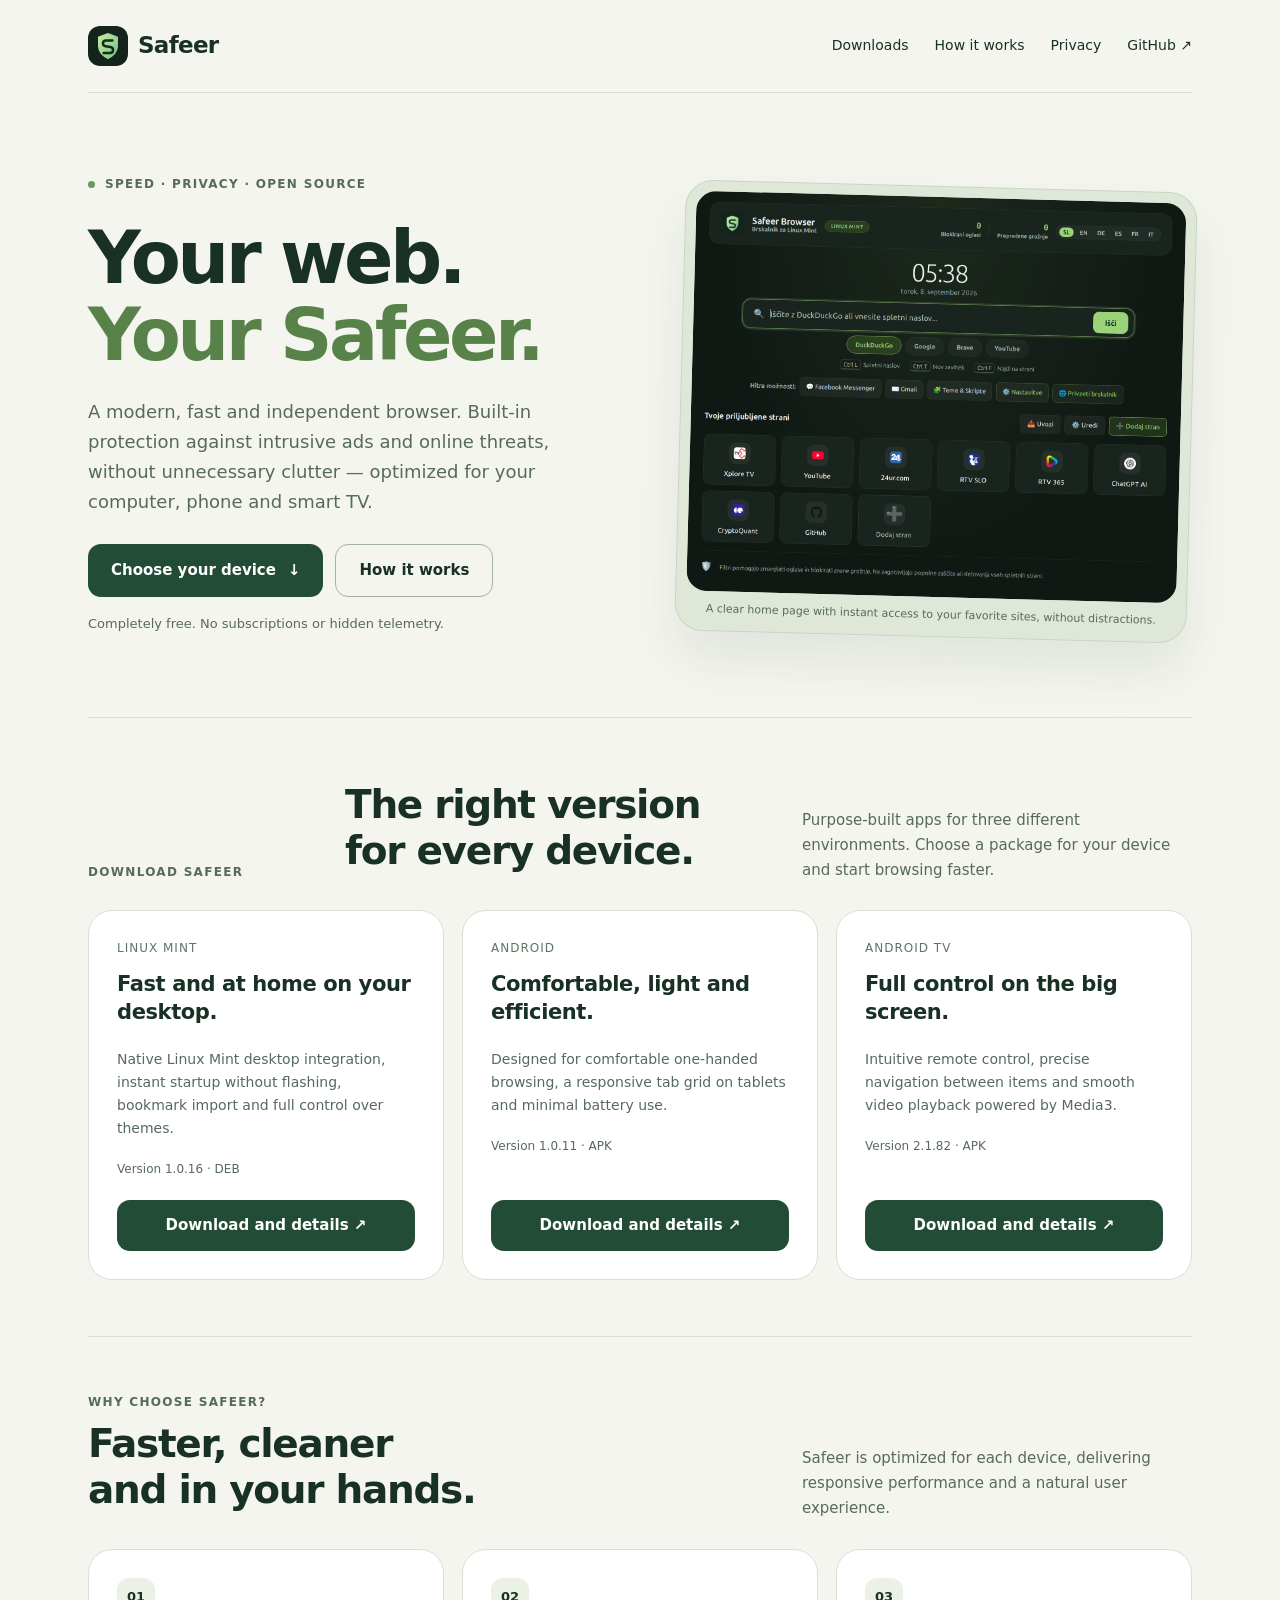
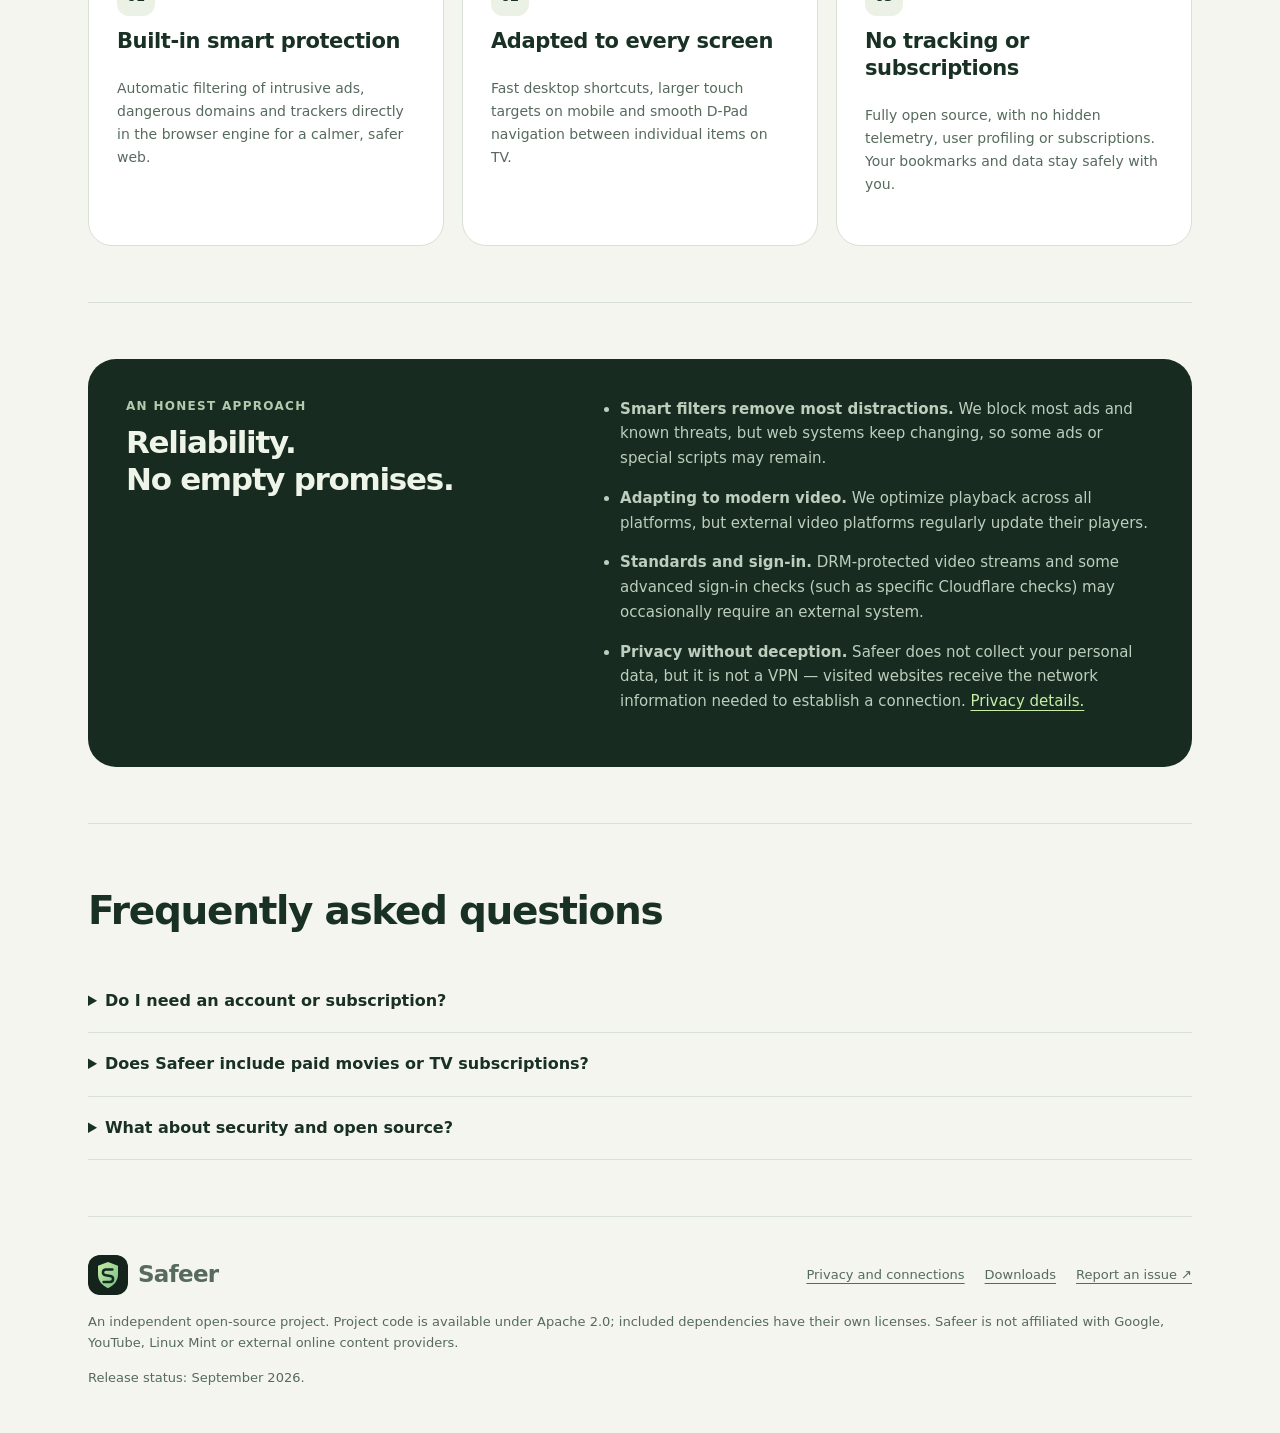
==== commit 95a3a1b8: "release(web): publish Safeer TV 2.1.82 with UI localization and updated APK package" ====
--- a/index.html
+++ b/index.html
@@ -1,2 +1,2 @@
 <!DOCTYPE html>
-<html lang="en"><head><meta charset="utf-8"/><meta content="width=device-width,initial-scale=1" name="viewport"/><title>Your web. Your Safeer. · Safeer</title><meta content="Safeer: a modern, fast and independent web browser for Linux Mint, Android and Android TV. Reliable protection and open source." name="description"/><link href="assets/safeer-mark.svg" rel="icon" type="image/svg+xml"/><link href="css/refresh.css" rel="stylesheet"/></head><body><div class="wrap"><nav aria-label="Main navigation" class="nav"><a class="brand" href="index.html"><img alt="" src="assets/safeer-mark.svg"/>Safeer</a><div class="nav-links"><a href="index.html#downloads">Downloads</a><a href="index.html#limits">How it works</a><a href="privacy.html">Privacy</a><a class="optional" href="https://github.com/memelandfaner/-safeer-browser">GitHub ↗</a></div></nav><main><section class="hero"><div><div class="eyebrow"><span class="dot"></span>Speed · Privacy · Open source</div><h1>Your web.<br/><em>Your Safeer.</em></h1><p class="lead">A modern, fast and independent browser. Built-in protection against intrusive ads and online threats, without unnecessary clutter — optimized for your computer, phone and smart TV.</p><div class="actions"><a class="btn" href="#downloads">Choose your device <span>↓</span></a><a class="btn secondary" href="#limits">How it works</a></div><p class="small">Completely free. No subscriptions or hidden telemetry.</p></div><figure class="showcase"><img alt="Safeer home page with a search field and favorite sites" src="assets/home-preview.png"/><figcaption>A clear home page with instant access to your favorite sites, without distractions.</figcaption></figure></section><section class="section" id="downloads"><div class="section-head"><div class="eyebrow">Download Safeer</div><h2>The right version<br/>for every device.</h2><p>Purpose-built apps for three different environments. Choose a package for your device and start browsing faster.</p></div><div class="grid"><article class="card"><span class="platform">Linux Mint</span><h3>Fast and at home on your desktop.</h3><p>Native Linux Mint desktop integration, instant startup without flashing, bookmark import and full control over themes.</p><span class="version">Version 1.0.16 · DEB</span><a class="btn" href="linux/">Download and details ↗</a></article><article class="card"><span class="platform">Android</span><h3>Comfortable, light and efficient.</h3><p>Designed for comfortable one-handed browsing, a responsive tab grid on tablets and minimal battery use.</p><span class="version">Version 1.0.11 · APK</span><a class="btn" href="android/">Download and details ↗</a></article><article class="card"><span class="platform">Android TV</span><h3>Full control on the big screen.</h3><p>Intuitive remote control, precise navigation between items and smooth video playback powered by Media3.</p><span class="version">Version 2.1.81 · APK</span><a class="btn" href="tv/">Download and details ↗</a></article></div></section><section class="section"><div class="section-head"><div><div class="eyebrow">Why choose Safeer?</div><h2>Faster, cleaner<br/>and in your hands.</h2></div><p>Safeer is optimized for each device, delivering responsive performance and a natural user experience.</p></div><div class="grid"><article class="card"><span class="number">01</span><h3>Built-in smart protection</h3><p>Automatic filtering of intrusive ads, dangerous domains and trackers directly in the browser engine for a calmer, safer web.</p></article><article class="card"><span class="number">02</span><h3>Adapted to every screen</h3><p>Fast desktop shortcuts, larger touch targets on mobile and smooth D-Pad navigation between individual items on TV.</p></article><article class="card"><span class="number">03</span><h3>No tracking or subscriptions</h3><p>Fully open source, with no hidden telemetry, user profiling or subscriptions. Your bookmarks and data stay safely with you.</p></article></div></section><section class="section" id="limits"><div class="dark-panel"><div><div class="eyebrow" style="color:#b5c9ac">An honest approach</div><h2>Reliability.<br/>No empty promises.</h2></div><ul><li><strong>Smart filters remove most distractions.</strong> We block most ads and known threats, but web systems keep changing, so some ads or special scripts may remain.</li><li><strong>Adapting to modern video.</strong> We optimize playback across all platforms, but external video platforms regularly update their players.</li><li><strong>Standards and sign-in.</strong> DRM-protected video streams and some advanced sign-in checks (such as specific Cloudflare checks) may occasionally require an external system.</li><li><strong>Privacy without deception.</strong> Safeer does not collect your personal data, but it is not a VPN — visited websites receive the network information needed to establish a connection. <a href="privacy.html">Privacy details.</a></li></ul></div></section><section class="section"><div class="section-head"><h2>Frequently asked questions</h2></div><details><summary>Do I need an account or subscription?</summary><p>You do not need an account or subscription to download and use Safeer. All browser features are free and open source.</p></details><details><summary>Does Safeer include paid movies or TV subscriptions?</summary><p>No. Safeer is a web browser that opens websites. It does not provide unauthorized access to paid content or replace TV provider subscriptions.</p></details><details><summary>What about security and open source?</summary><p>Each platform has a public GitHub repository where you can inspect the source code, suggest improvements or report a bug.</p></details></section></main><footer><div class="footer-top"><a class="brand" href="index.html"><img alt="" src="assets/safeer-mark.svg"/>Safeer</a><div class="footer-links"><a href="privacy.html">Privacy and connections</a><a href="index.html#downloads">Downloads</a><a href="https://github.com/memelandfaner/-safeer-browser/issues">Report an issue ↗</a></div></div><p>An independent open-source project. Project code is available under Apache 2.0; included dependencies have their own licenses. Safeer is not affiliated with Google, YouTube, Linux Mint or external online content providers.</p><p>Release status: September 2026.</p></footer></div><script src="js/language.js"></script></body></html>
+<html lang="en"><head><meta charset="utf-8"/><meta content="width=device-width,initial-scale=1" name="viewport"/><title>Your web. Your Safeer. · Safeer</title><meta content="Safeer: a modern, fast and independent web browser for Linux Mint, Android and Android TV. Reliable protection and open source." name="description"/><link href="assets/safeer-mark.svg" rel="icon" type="image/svg+xml"/><link href="css/refresh.css" rel="stylesheet"/></head><body><div class="wrap"><nav aria-label="Main navigation" class="nav"><a class="brand" href="index.html"><img alt="" src="assets/safeer-mark.svg"/>Safeer</a><div class="nav-links"><a href="index.html#downloads">Downloads</a><a href="index.html#limits">How it works</a><a href="privacy.html">Privacy</a><a class="optional" href="https://github.com/memelandfaner/-safeer-browser">GitHub ↗</a></div></nav><main><section class="hero"><div><div class="eyebrow"><span class="dot"></span>Speed · Privacy · Open source</div><h1>Your web.<br/><em>Your Safeer.</em></h1><p class="lead">A modern, fast and independent browser. Built-in protection against intrusive ads and online threats, without unnecessary clutter — optimized for your computer, phone and smart TV.</p><div class="actions"><a class="btn" href="#downloads">Choose your device <span>↓</span></a><a class="btn secondary" href="#limits">How it works</a></div><p class="small">Completely free. No subscriptions or hidden telemetry.</p></div><figure class="showcase"><img alt="Safeer home page with a search field and favorite sites" src="assets/home-preview.png"/><figcaption>A clear home page with instant access to your favorite sites, without distractions.</figcaption></figure></section><section class="section" id="downloads"><div class="section-head"><div class="eyebrow">Download Safeer</div><h2>The right version<br/>for every device.</h2><p>Purpose-built apps for three different environments. Choose a package for your device and start browsing faster.</p></div><div class="grid"><article class="card"><span class="platform">Linux Mint</span><h3>Fast and at home on your desktop.</h3><p>Native Linux Mint desktop integration, instant startup without flashing, bookmark import and full control over themes.</p><span class="version">Version 1.0.16 · DEB</span><a class="btn" href="linux/">Download and details ↗</a></article><article class="card"><span class="platform">Android</span><h3>Comfortable, light and efficient.</h3><p>Designed for comfortable one-handed browsing, a responsive tab grid on tablets and minimal battery use.</p><span class="version">Version 1.0.11 · APK</span><a class="btn" href="android/">Download and details ↗</a></article><article class="card"><span class="platform">Android TV</span><h3>Full control on the big screen.</h3><p>Intuitive remote control, precise navigation between items and smooth video playback powered by Media3.</p><span class="version">Version 2.1.82 · APK</span><a class="btn" href="tv/">Download and details ↗</a></article></div></section><section class="section"><div class="section-head"><div><div class="eyebrow">Why choose Safeer?</div><h2>Faster, cleaner<br/>and in your hands.</h2></div><p>Safeer is optimized for each device, delivering responsive performance and a natural user experience.</p></div><div class="grid"><article class="card"><span class="number">01</span><h3>Built-in smart protection</h3><p>Automatic filtering of intrusive ads, dangerous domains and trackers directly in the browser engine for a calmer, safer web.</p></article><article class="card"><span class="number">02</span><h3>Adapted to every screen</h3><p>Fast desktop shortcuts, larger touch targets on mobile and smooth D-Pad navigation between individual items on TV.</p></article><article class="card"><span class="number">03</span><h3>No tracking or subscriptions</h3><p>Fully open source, with no hidden telemetry, user profiling or subscriptions. Your bookmarks and data stay safely with you.</p></article></div></section><section class="section" id="limits"><div class="dark-panel"><div><div class="eyebrow" style="color:#b5c9ac">An honest approach</div><h2>Reliability.<br/>No empty promises.</h2></div><ul><li><strong>Smart filters remove most distractions.</strong> We block most ads and known threats, but web systems keep changing, so some ads or special scripts may remain.</li><li><strong>Adapting to modern video.</strong> We optimize playback across all platforms, but external video platforms regularly update their players.</li><li><strong>Standards and sign-in.</strong> DRM-protected video streams and some advanced sign-in checks (such as specific Cloudflare checks) may occasionally require an external system.</li><li><strong>Privacy without deception.</strong> Safeer does not collect your personal data, but it is not a VPN — visited websites receive the network information needed to establish a connection. <a href="privacy.html">Privacy details.</a></li></ul></div></section><section class="section"><div class="section-head"><h2>Frequently asked questions</h2></div><details><summary>Do I need an account or subscription?</summary><p>You do not need an account or subscription to download and use Safeer. All browser features are free and open source.</p></details><details><summary>Does Safeer include paid movies or TV subscriptions?</summary><p>No. Safeer is a web browser that opens websites. It does not provide unauthorized access to paid content or replace TV provider subscriptions.</p></details><details><summary>What about security and open source?</summary><p>Each platform has a public GitHub repository where you can inspect the source code, suggest improvements or report a bug.</p></details></section></main><footer><div class="footer-top"><a class="brand" href="index.html"><img alt="" src="assets/safeer-mark.svg"/>Safeer</a><div class="footer-links"><a href="privacy.html">Privacy and connections</a><a href="index.html#downloads">Downloads</a><a href="https://github.com/memelandfaner/-safeer-browser/issues">Report an issue ↗</a></div></div><p>An independent open-source project. Project code is available under Apache 2.0; included dependencies have their own licenses. Safeer is not affiliated with Google, YouTube, Linux Mint or external online content providers.</p><p>Release status: September 2026.</p></footer></div><script src="js/language.js"></script></body></html>
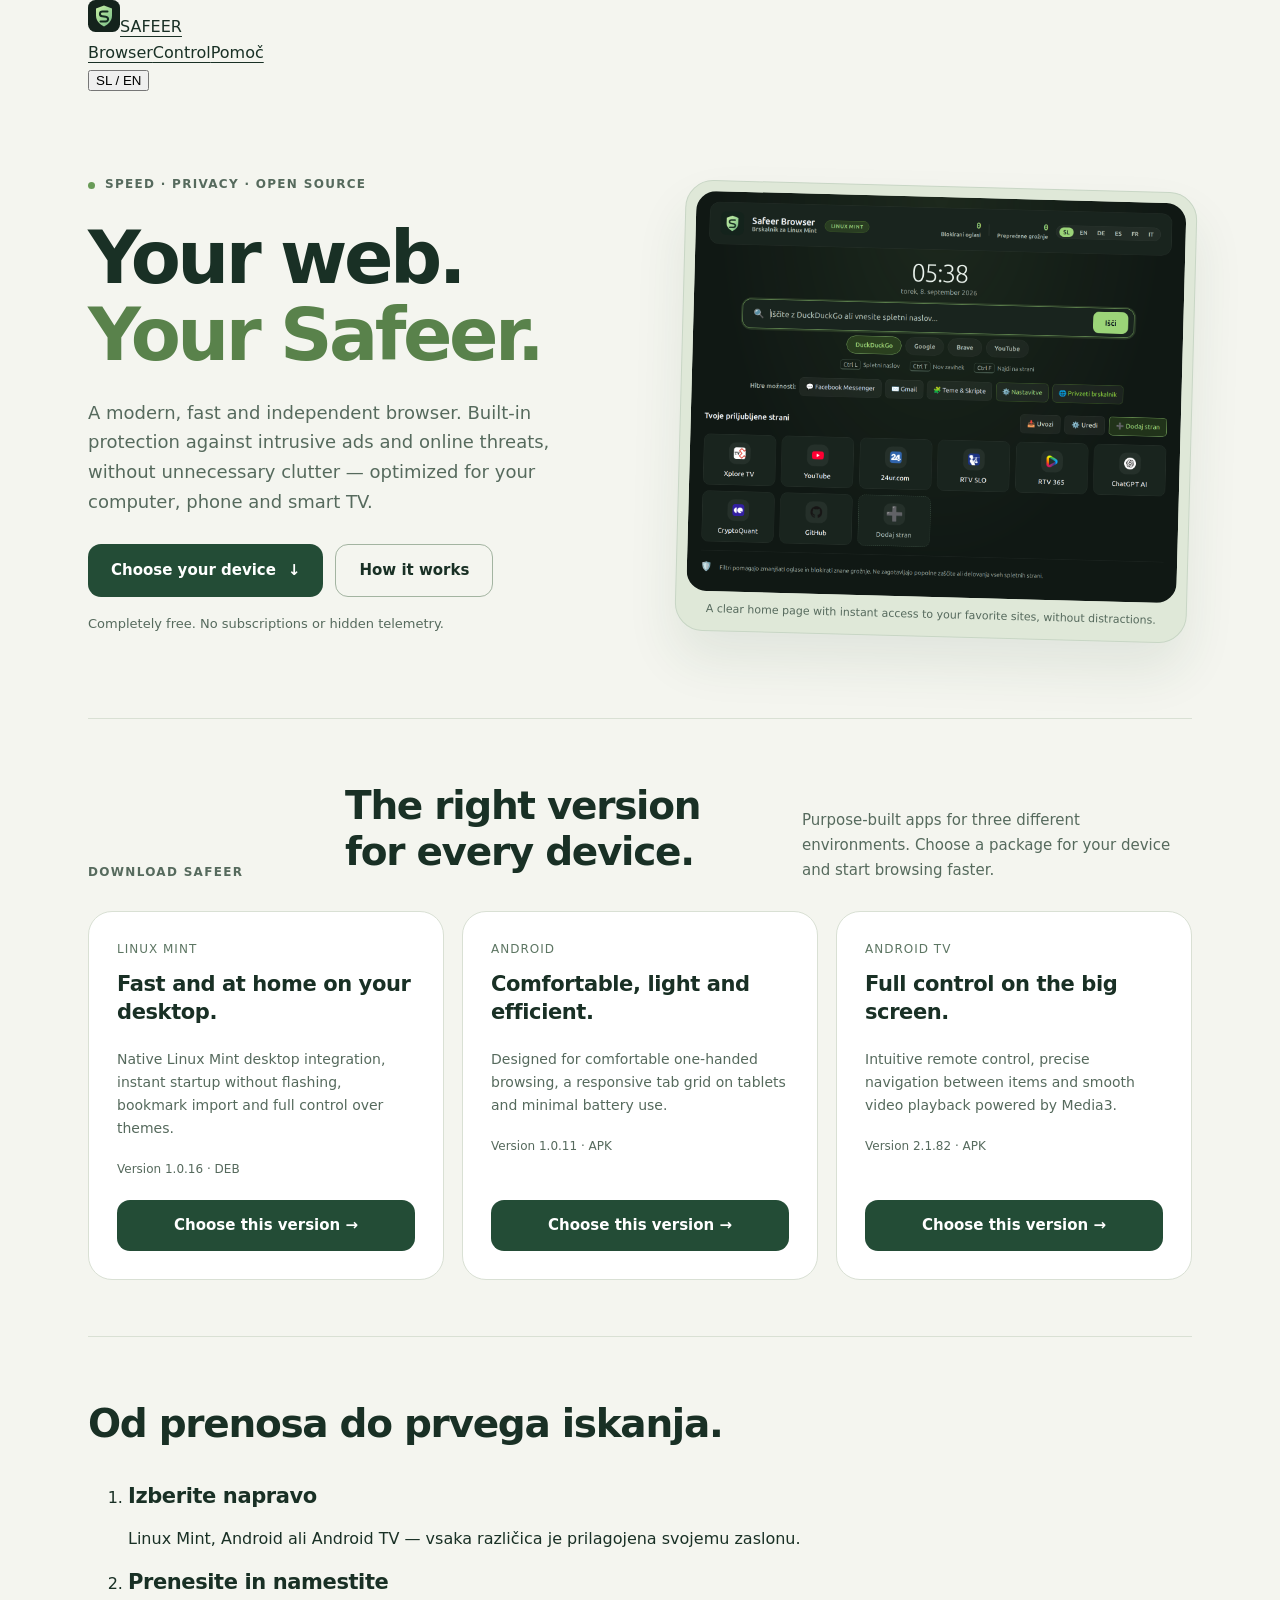
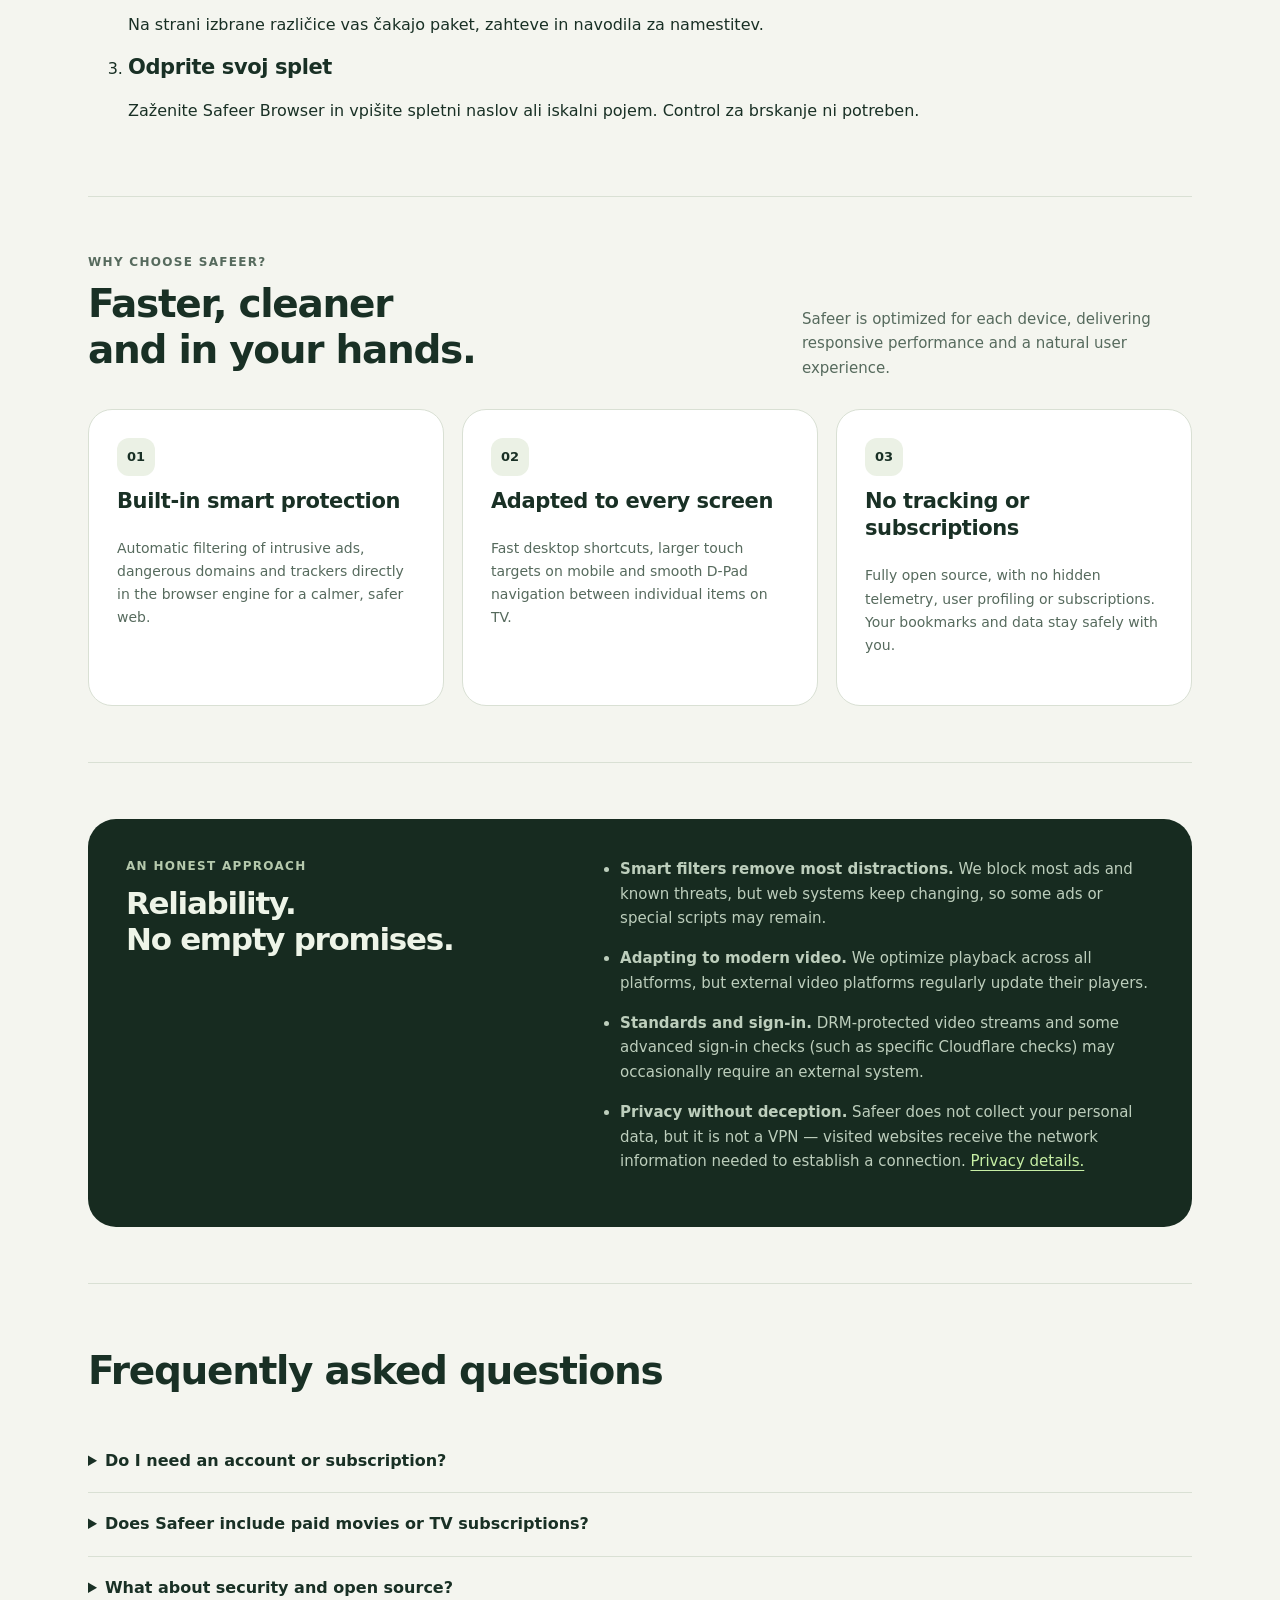
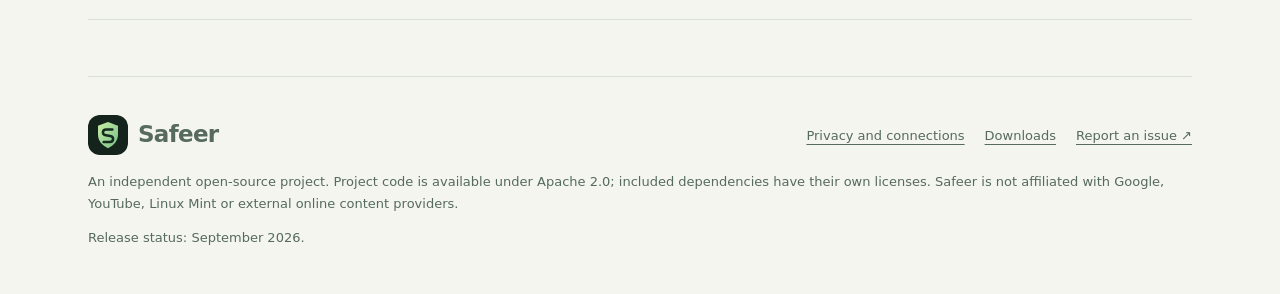
==== commit 1f461ef8: "feat(web): update brand hierarchy, unified navigation and browser language detection" ====
--- a/index.html
+++ b/index.html
@@ -1,2 +1,3 @@
 <!DOCTYPE html>
-<html lang="en"><head><meta charset="utf-8"/><meta content="width=device-width,initial-scale=1" name="viewport"/><title>Your web. Your Safeer. · Safeer</title><meta content="Safeer: a modern, fast and independent web browser for Linux Mint, Android and Android TV. Reliable protection and open source." name="description"/><link href="assets/safeer-mark.svg" rel="icon" type="image/svg+xml"/><link href="css/refresh.css" rel="stylesheet"/></head><body><div class="wrap"><nav aria-label="Main navigation" class="nav"><a class="brand" href="index.html"><img alt="" src="assets/safeer-mark.svg"/>Safeer</a><div class="nav-links"><a href="index.html#downloads">Downloads</a><a href="index.html#limits">How it works</a><a href="privacy.html">Privacy</a><a class="optional" href="https://github.com/memelandfaner/-safeer-browser">GitHub ↗</a></div></nav><main><section class="hero"><div><div class="eyebrow"><span class="dot"></span>Speed · Privacy · Open source</div><h1>Your web.<br/><em>Your Safeer.</em></h1><p class="lead">A modern, fast and independent browser. Built-in protection against intrusive ads and online threats, without unnecessary clutter — optimized for your computer, phone and smart TV.</p><div class="actions"><a class="btn" href="#downloads">Choose your device <span>↓</span></a><a class="btn secondary" href="#limits">How it works</a></div><p class="small">Completely free. No subscriptions or hidden telemetry.</p></div><figure class="showcase"><img alt="Safeer home page with a search field and favorite sites" src="assets/home-preview.png"/><figcaption>A clear home page with instant access to your favorite sites, without distractions.</figcaption></figure></section><section class="section" id="downloads"><div class="section-head"><div class="eyebrow">Download Safeer</div><h2>The right version<br/>for every device.</h2><p>Purpose-built apps for three different environments. Choose a package for your device and start browsing faster.</p></div><div class="grid"><article class="card"><span class="platform">Linux Mint</span><h3>Fast and at home on your desktop.</h3><p>Native Linux Mint desktop integration, instant startup without flashing, bookmark import and full control over themes.</p><span class="version">Version 1.0.16 · DEB</span><a class="btn" href="linux/">Download and details ↗</a></article><article class="card"><span class="platform">Android</span><h3>Comfortable, light and efficient.</h3><p>Designed for comfortable one-handed browsing, a responsive tab grid on tablets and minimal battery use.</p><span class="version">Version 1.0.11 · APK</span><a class="btn" href="android/">Download and details ↗</a></article><article class="card"><span class="platform">Android TV</span><h3>Full control on the big screen.</h3><p>Intuitive remote control, precise navigation between items and smooth video playback powered by Media3.</p><span class="version">Version 2.1.82 · APK</span><a class="btn" href="tv/">Download and details ↗</a></article></div></section><section class="section"><div class="section-head"><div><div class="eyebrow">Why choose Safeer?</div><h2>Faster, cleaner<br/>and in your hands.</h2></div><p>Safeer is optimized for each device, delivering responsive performance and a natural user experience.</p></div><div class="grid"><article class="card"><span class="number">01</span><h3>Built-in smart protection</h3><p>Automatic filtering of intrusive ads, dangerous domains and trackers directly in the browser engine for a calmer, safer web.</p></article><article class="card"><span class="number">02</span><h3>Adapted to every screen</h3><p>Fast desktop shortcuts, larger touch targets on mobile and smooth D-Pad navigation between individual items on TV.</p></article><article class="card"><span class="number">03</span><h3>No tracking or subscriptions</h3><p>Fully open source, with no hidden telemetry, user profiling or subscriptions. Your bookmarks and data stay safely with you.</p></article></div></section><section class="section" id="limits"><div class="dark-panel"><div><div class="eyebrow" style="color:#b5c9ac">An honest approach</div><h2>Reliability.<br/>No empty promises.</h2></div><ul><li><strong>Smart filters remove most distractions.</strong> We block most ads and known threats, but web systems keep changing, so some ads or special scripts may remain.</li><li><strong>Adapting to modern video.</strong> We optimize playback across all platforms, but external video platforms regularly update their players.</li><li><strong>Standards and sign-in.</strong> DRM-protected video streams and some advanced sign-in checks (such as specific Cloudflare checks) may occasionally require an external system.</li><li><strong>Privacy without deception.</strong> Safeer does not collect your personal data, but it is not a VPN — visited websites receive the network information needed to establish a connection. <a href="privacy.html">Privacy details.</a></li></ul></div></section><section class="section"><div class="section-head"><h2>Frequently asked questions</h2></div><details><summary>Do I need an account or subscription?</summary><p>You do not need an account or subscription to download and use Safeer. All browser features are free and open source.</p></details><details><summary>Does Safeer include paid movies or TV subscriptions?</summary><p>No. Safeer is a web browser that opens websites. It does not provide unauthorized access to paid content or replace TV provider subscriptions.</p></details><details><summary>What about security and open source?</summary><p>Each platform has a public GitHub repository where you can inspect the source code, suggest improvements or report a bug.</p></details></section></main><footer><div class="footer-top"><a class="brand" href="index.html"><img alt="" src="assets/safeer-mark.svg"/>Safeer</a><div class="footer-links"><a href="privacy.html">Privacy and connections</a><a href="index.html#downloads">Downloads</a><a href="https://github.com/memelandfaner/-safeer-browser/issues">Report an issue ↗</a></div></div><p>An independent open-source project. Project code is available under Apache 2.0; included dependencies have their own licenses. Safeer is not affiliated with Google, YouTube, Linux Mint or external online content providers.</p><p>Release status: September 2026.</p></footer></div><script src="js/language.js"></script></body></html>
+
+<html lang="en"><head><meta charset="utf-8"/><meta content="width=device-width,initial-scale=1" name="viewport"/><title>Your web. Your Safeer. · Safeer</title><meta content="Safeer: a modern, fast and independent web browser for Linux Mint, Android and Android TV. Reliable protection and open source." name="description"/><link href="assets/safeer-mark.svg" rel="icon" type="image/svg+xml"/><link href="css/refresh.css" rel="stylesheet"/><link href="/assets/brand.css" rel="stylesheet"/></head><body><div class="wrap"><header class="sf-header"><a aria-label="Safeer — domov" class="sf-brand" href="/"><img alt="" height="32" src="/assets/safeer-mark.svg" width="32"/>SAFEER</a><nav aria-label="Safeer" class="sf-nav"><a aria-current="page" href="/browser/">Browser</a><a href="/control/">Control</a><a data-en="Help" data-sl="Pomoč" href="/#help">Pomoč</a></nav><button aria-label="Preklopi jezik / Switch language" class="sf-language" type="button">SL / EN</button></header><main><section class="hero"><div><div class="eyebrow"><span class="dot"></span>Speed · Privacy · Open source</div><h1>Your web.<br/><em>Your Safeer.</em></h1><p class="lead">A modern, fast and independent browser. Built-in protection against intrusive ads and online threats, without unnecessary clutter — optimized for your computer, phone and smart TV.</p><div class="actions"><a class="btn" href="#downloads">Choose your device <span>↓</span></a><a class="btn secondary" href="/browser/#how-it-works">How it works</a></div><p class="small">Completely free. No subscriptions or hidden telemetry.</p></div><figure class="showcase"><img alt="Safeer home page with a search field and favorite sites" src="assets/home-preview.png"/><figcaption>A clear home page with instant access to your favorite sites, without distractions.</figcaption></figure></section><section class="section" id="downloads"><div class="section-head"><div class="eyebrow">Download Safeer</div><h2>The right version<br/>for every device.</h2><p>Purpose-built apps for three different environments. Choose a package for your device and start browsing faster.</p></div><div class="grid"><article class="card"><span class="platform">Linux Mint</span><h3>Fast and at home on your desktop.</h3><p>Native Linux Mint desktop integration, instant startup without flashing, bookmark import and full control over themes.</p><span class="version">Version 1.0.16 · DEB</span><a class="btn" href="linux/">Choose this version →</a></article><article class="card"><span class="platform">Android</span><h3>Comfortable, light and efficient.</h3><p>Designed for comfortable one-handed browsing, a responsive tab grid on tablets and minimal battery use.</p><span class="version">Version 1.0.11 · APK</span><a class="btn" href="android/">Choose this version →</a></article><article class="card"><span class="platform">Android TV</span><h3>Full control on the big screen.</h3><p>Intuitive remote control, precise navigation between items and smooth video playback powered by Media3.</p><span class="version">Version 2.1.82 · APK</span><a class="btn" href="tv/">Choose this version →</a></article></div></section><section class="section" id="how-it-works"><div class="section-head"><h2 data-en="From download to your first search." data-sl="Od prenosa do prvega iskanja.">Od prenosa do prvega iskanja.</h2></div><ol class="sf-steps"><li><h3 data-en="Choose your device" data-sl="Izberite napravo">Izberite napravo</h3><p data-en="Linux Mint, Android or Android TV — each version is built for its screen." data-sl="Linux Mint, Android ali Android TV — vsaka različica je prilagojena svojemu zaslonu.">Linux Mint, Android ali Android TV — vsaka različica je prilagojena svojemu zaslonu.</p></li><li><h3 data-en="Download and install" data-sl="Prenesite in namestite">Prenesite in namestite</h3><p data-en="Your version’s page contains its download, requirements and installation steps." data-sl="Na strani izbrane različice vas čakajo paket, zahteve in navodila za namestitev.">Na strani izbrane različice vas čakajo paket, zahteve in navodila za namestitev.</p></li><li><h3 data-en="Open your web" data-sl="Odprite svoj splet">Odprite svoj splet</h3><p data-en="Launch Safeer Browser and enter a web address or search. You do not need Control to browse." data-sl="Zaženite Safeer Browser in vpišite spletni naslov ali iskalni pojem. Control za brskanje ni potreben.">Zaženite Safeer Browser in vpišite spletni naslov ali iskalni pojem. Control za brskanje ni potreben.</p></li></ol></section><section class="section"><div class="section-head"><div><div class="eyebrow">Why choose Safeer?</div><h2>Faster, cleaner<br/>and in your hands.</h2></div><p>Safeer is optimized for each device, delivering responsive performance and a natural user experience.</p></div><div class="grid"><article class="card"><span class="number">01</span><h3>Built-in smart protection</h3><p>Automatic filtering of intrusive ads, dangerous domains and trackers directly in the browser engine for a calmer, safer web.</p></article><article class="card"><span class="number">02</span><h3>Adapted to every screen</h3><p>Fast desktop shortcuts, larger touch targets on mobile and smooth D-Pad navigation between individual items on TV.</p></article><article class="card"><span class="number">03</span><h3>No tracking or subscriptions</h3><p>Fully open source, with no hidden telemetry, user profiling or subscriptions. Your bookmarks and data stay safely with you.</p></article></div></section><section class="section" id="limits"><div class="dark-panel"><div><div class="eyebrow" style="color:#b5c9ac">An honest approach</div><h2>Reliability.<br/>No empty promises.</h2></div><ul><li><strong>Smart filters remove most distractions.</strong> We block most ads and known threats, but web systems keep changing, so some ads or special scripts may remain.</li><li><strong>Adapting to modern video.</strong> We optimize playback across all platforms, but external video platforms regularly update their players.</li><li><strong>Standards and sign-in.</strong> DRM-protected video streams and some advanced sign-in checks (such as specific Cloudflare checks) may occasionally require an external system.</li><li><strong>Privacy without deception.</strong> Safeer does not collect your personal data, but it is not a VPN — visited websites receive the network information needed to establish a connection. <a href="privacy.html">Privacy details.</a></li></ul></div></section><section class="section"><div class="section-head"><h2>Frequently asked questions</h2></div><details><summary>Do I need an account or subscription?</summary><p>You do not need an account or subscription to download and use Safeer. All browser features are free and open source.</p></details><details><summary>Does Safeer include paid movies or TV subscriptions?</summary><p>No. Safeer is a web browser that opens websites. It does not provide unauthorized access to paid content or replace TV provider subscriptions.</p></details><details><summary>What about security and open source?</summary><p>Each platform has a public GitHub repository where you can inspect the source code, suggest improvements or report a bug.</p></details></section></main><footer><div class="footer-top"><a class="brand" href="/"><img alt="" src="assets/safeer-mark.svg"/>Safeer</a><div class="footer-links"><a href="privacy.html">Privacy and connections</a><a href="index.html#downloads">Downloads</a><a href="https://github.com/memelandfaner/-safeer-browser/issues">Report an issue ↗</a></div></div><p>An independent open-source project. Project code is available under Apache 2.0; included dependencies have their own licenses. Safeer is not affiliated with Google, YouTube, Linux Mint or external online content providers.</p><p>Release status: September 2026.</p></footer></div><script src="js/language.js"></script><script defer="True" src="/assets/brand.js"></script></body></html>
